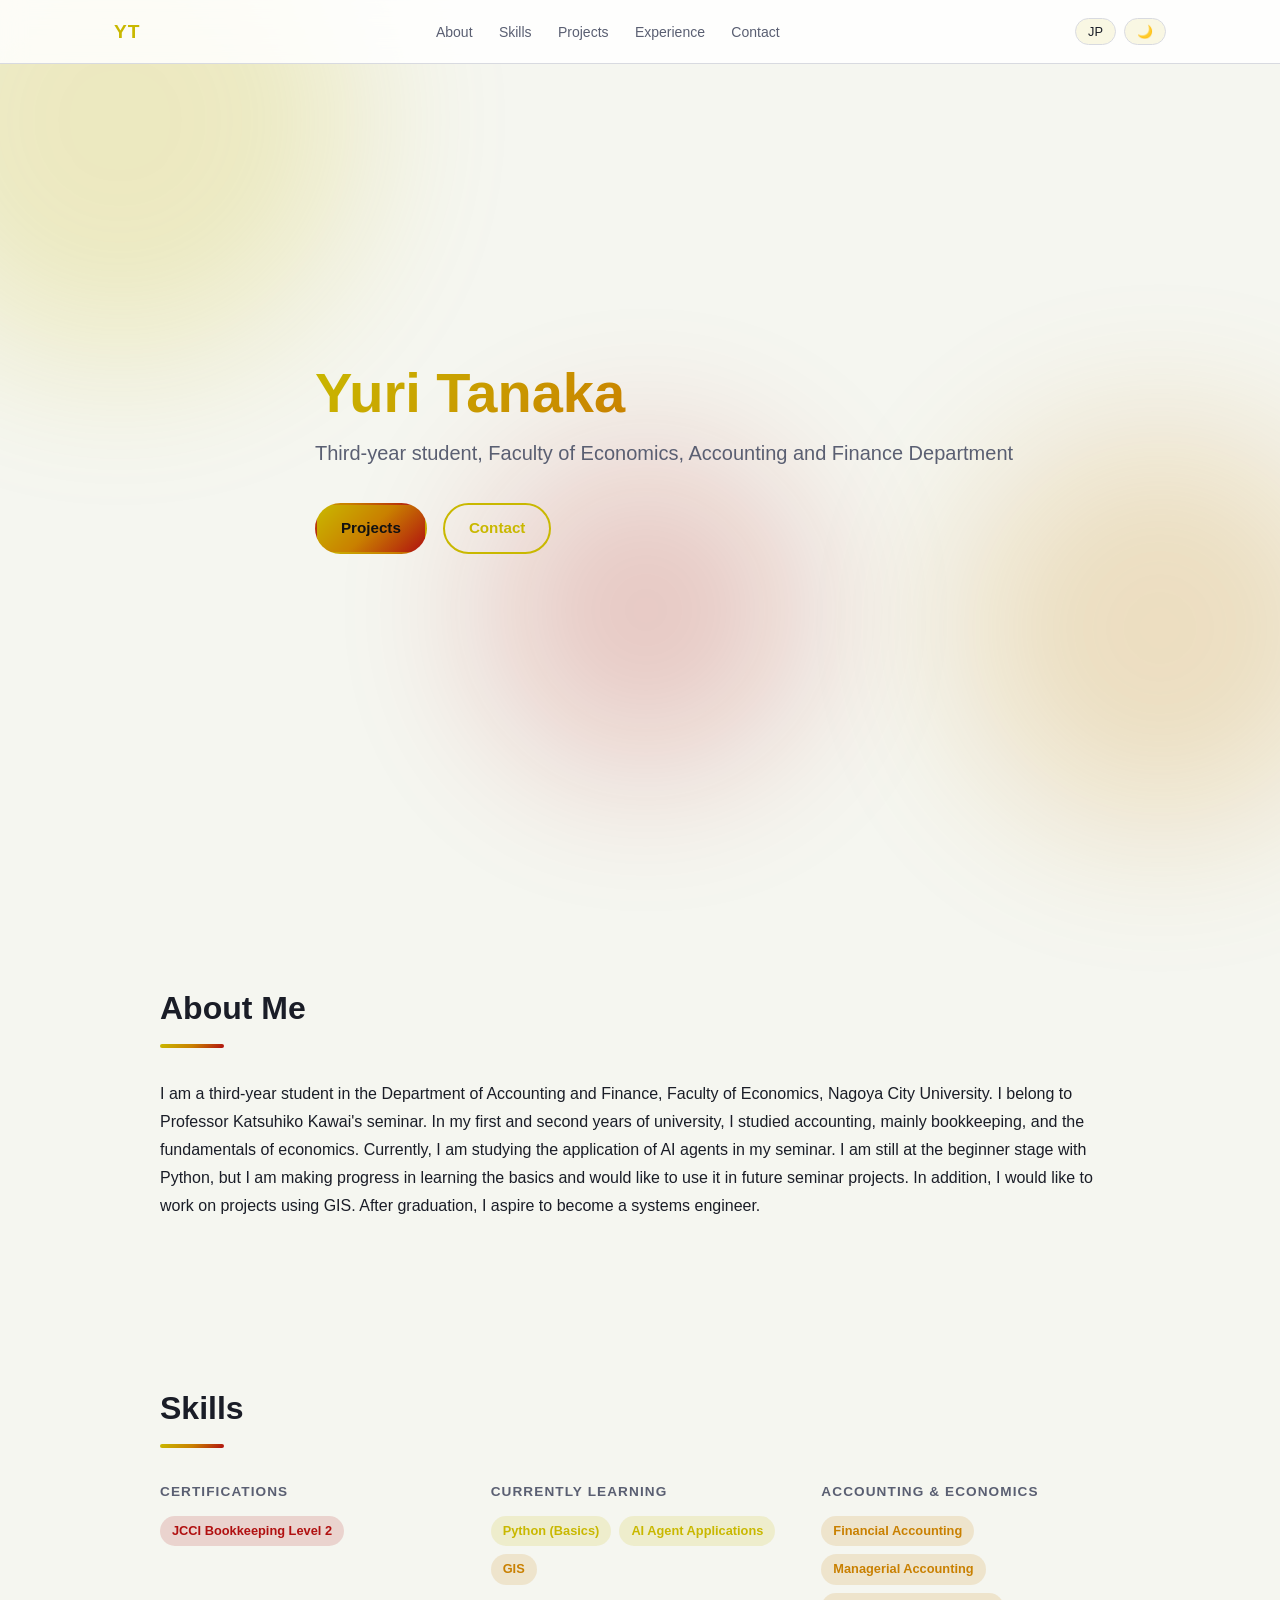
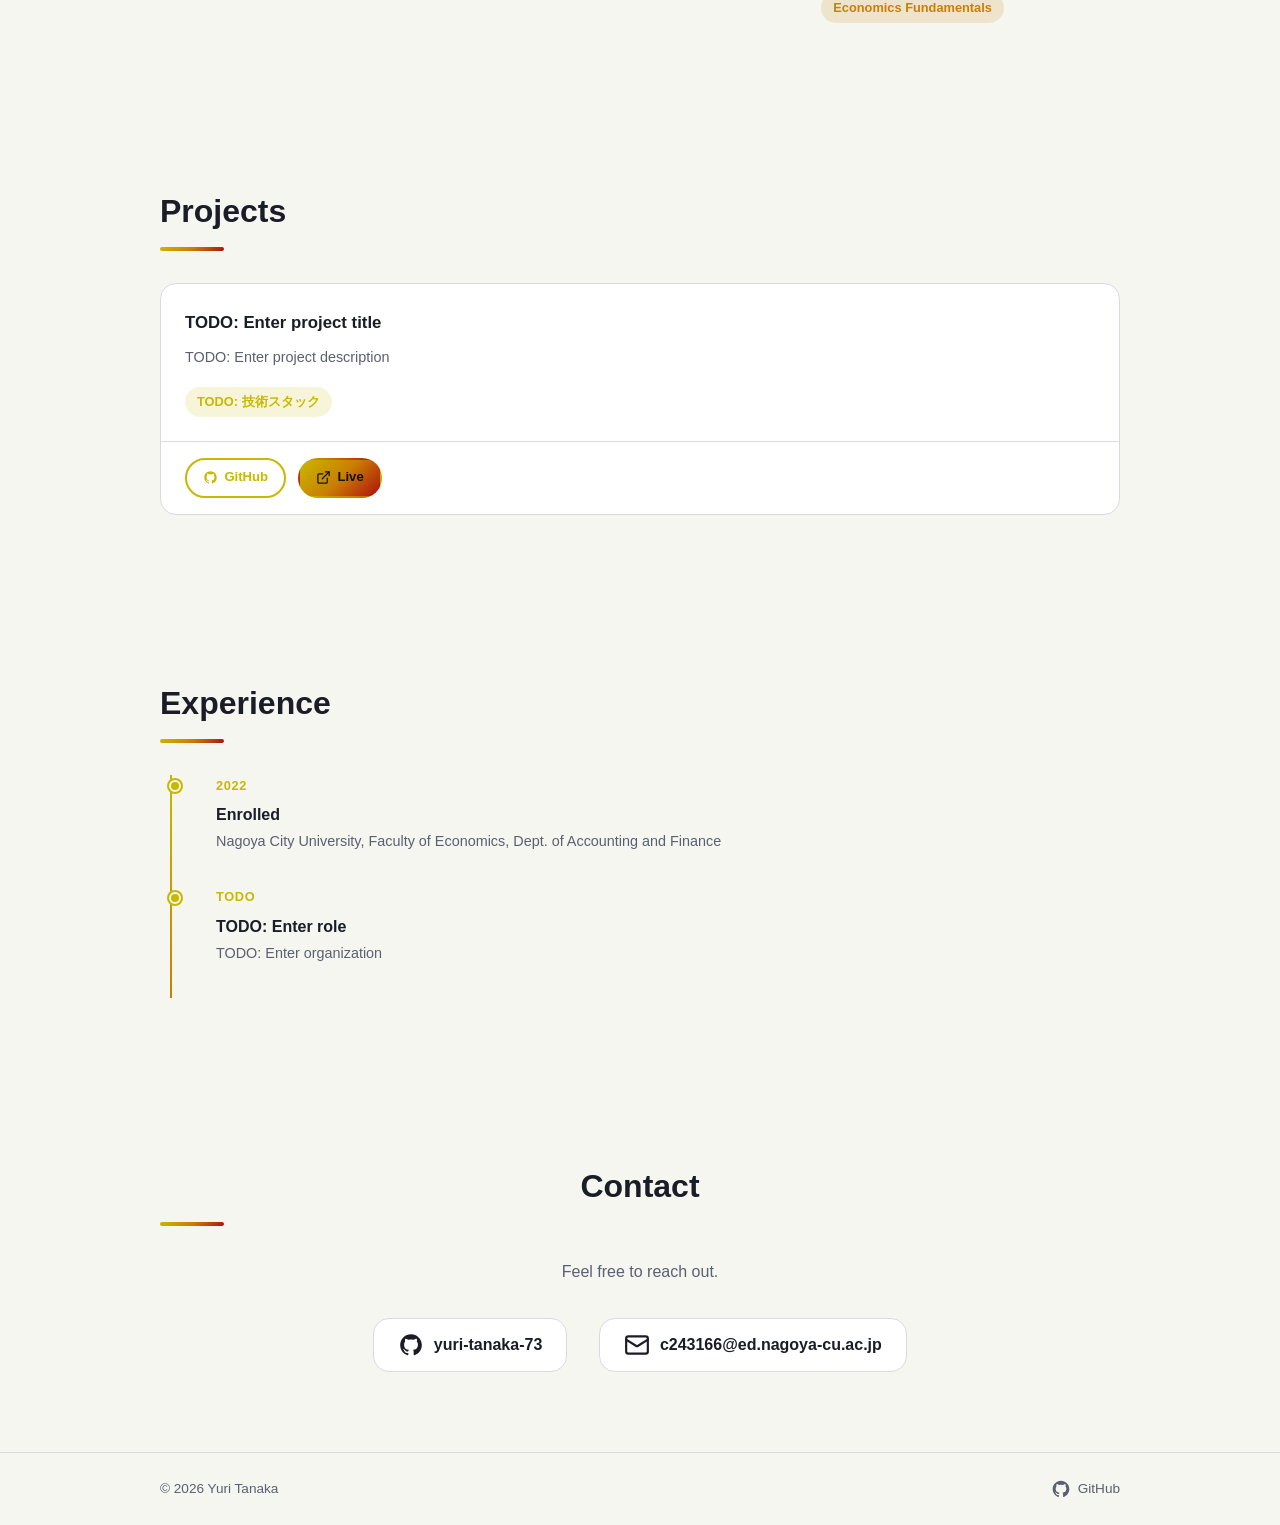
==== index.html @ 92de842a "マイページ" ====
<!DOCTYPE html>
<html lang="ja" data-theme="dark">
<head>
  <meta charset="utf-8">
  <meta name="viewport" content="width=device-width, initial-scale=1">
  <title>田中 佑理 / Yuri Tanaka — Portfolio</title>
  <meta name="description" content="田中 佑理（Yuri Tanaka）のポートフォリオ。名古屋市立大学 経済学部 会計ファイナンス学科 3年。AIエージェント・GIS・Python を学習中。">
  <meta property="og:title" content="田中 佑理 / Yuri Tanaka — Portfolio">
  <meta property="og:description" content="名古屋市立大学 経済学部 会計ファイナンス学科 3年生のポートフォリオ。">
  <meta property="og:image" content="TODO: プロフィール写真のURLを入れてください">
  <meta property="og:type" content="website">
  <meta property="og:url" content="https://yuri-tanaka-73.github.io/">
  <meta name="twitter:card" content="summary_large_image">
  <link rel="icon" type="image/svg+xml" href="data:image/svg+xml,<svg xmlns='http://www.w3.org/2000/svg' viewBox='0 0 64 64'><rect width='64' height='64' rx='16' fill='%23C3D825'/><text x='50%25' y='54%25' dominant-baseline='middle' text-anchor='middle' font-family='system-ui' font-weight='700' font-size='28' fill='%23111'>YT</text></svg>">
  <style>
/* ===== CUSTOM PROPERTIES ===== */
:root {
  --bg:      #0f1117;
  --bg-elev: #1a1d27;
  --fg:      #e8eaf0;
  --muted:   #8b90a0;
  --border:  #2a2d3a;
  --card:    #1e2130;
  --accent:   #FFF44F;
  --accent-2: #FFAA00;
  --accent-3: #E82020;
  --gradient-hero: linear-gradient(135deg, var(--accent), var(--accent-2) 50%, var(--accent-3));
  --shadow-glow:   0 8px 32px -8px color-mix(in srgb, var(--accent) 40%, transparent);
  --hdr: 64px;
  --r:   16px;
  --pill: 9999px;
  --ease: 200ms ease-out;
}
[data-theme="light"] {
  --bg:      #f5f6f0;
  --bg-elev: #ffffff;
  --fg:      #1a1d27;
  --muted:   #5a5f72;
  --border:  #d8dae0;
  --card:    #ffffff;
  --accent:   #c9b800;
  --accent-2: #c98000;
  --accent-3: #b01010;
}
*, *::before, *::after { box-sizing: border-box; margin: 0; padding: 0; }
html { scroll-behavior: smooth; }
body {
  font-family: -apple-system, BlinkMacSystemFont, "Segoe UI", "Hiragino Sans", "Noto Sans JP", sans-serif;
  background: var(--bg); color: var(--fg); line-height: 1.75; overflow-x: hidden;
}
img { display: block; max-width: 100%; }
a { color: inherit; }
ul, ol { list-style: none; }
.skip-link {
  position: absolute; top: -100%; left: 1rem;
  background: var(--accent); color: #111;
  padding: .4rem 1rem; border-radius: var(--pill);
  font-weight: 700; z-index: 9999; text-decoration: none;
  transition: top var(--ease);
}
.skip-link:focus { top: .75rem; }
.blob {
  position: fixed; border-radius: 50%;
  filter: blur(80px); opacity: .2;
  pointer-events: none; z-index: 0;
}
.blob-1 { width: 480px; height: 480px; background: var(--accent);   top: -120px; left: -120px; }
.blob-2 { width: 400px; height: 400px; background: var(--accent-2); bottom: 8%;  right: -80px; }
.blob-3 { width: 320px; height: 320px; background: var(--accent-3); top: 50%;    left: 38%; }
header {
  position: fixed; top: 0; left: 0; right: 0; height: var(--hdr);
  background: color-mix(in srgb, var(--bg-elev) 85%, transparent);
  backdrop-filter: blur(12px); -webkit-backdrop-filter: blur(12px);
  border-bottom: 1px solid var(--border); z-index: 100;
}
.header-inner {
  max-width: 1100px; margin: 0 auto; height: 100%;
  padding: 0 1.5rem; display: flex; align-items: center; gap: 1.5rem;
}
.logo { font-weight: 800; font-size: 1.2rem; color: var(--accent); text-decoration: none; letter-spacing: .05em; flex-shrink: 0; }
nav { flex: 1; }
nav ul { display: flex; gap: .25rem; justify-content: center; }
nav a {
  color: var(--muted); text-decoration: none; font-size: .875rem;
  padding: .35rem .7rem; border-radius: var(--pill);
  transition: color var(--ease), background var(--ease);
}
nav a:hover, nav a:focus-visible { color: var(--fg); background: color-mix(in srgb, var(--accent) 12%, transparent); }
.header-controls { display: flex; gap: .5rem; flex-shrink: 0; }
.header-controls button {
  background: color-mix(in srgb, var(--accent) 10%, transparent);
  border: 1px solid var(--border); color: var(--fg); border-radius: var(--pill);
  padding: .3rem .75rem; font-size: .8rem; cursor: pointer;
  transition: background var(--ease), border-color var(--ease);
}
.header-controls button:hover, .header-controls button:focus-visible {
  background: color-mix(in srgb, var(--accent) 22%, transparent); border-color: var(--accent);
}
:focus-visible { outline: 2px solid var(--accent); outline-offset: 3px; }
main { position: relative; z-index: 1; }
section { padding: 5rem 1.5rem; scroll-margin-top: var(--hdr); }
.section-inner { max-width: 960px; margin: 0 auto; }
h2 { font-size: clamp(1.5rem, 4vw, 2rem); font-weight: 800; margin-bottom: 2rem; display: flex; flex-direction: column; gap: .5rem; }
.section-bar { display: block; width: 64px; height: 4px; border-radius: var(--pill); background: var(--gradient-hero); }
#hero { min-height: 100svh; display: flex; align-items: center; padding-top: calc(var(--hdr) + 2rem); }
.hero-inner { max-width: 960px; margin: 0 auto; display: flex; align-items: center; gap: 3rem; flex-wrap: wrap; }
.hero-photo { width: 200px; height: 200px; border-radius: 50%; object-fit: cover; border: 3px solid var(--accent); box-shadow: var(--shadow-glow); }
.hero-text { flex: 1; min-width: 260px; }
.gradient-text {
  font-size: clamp(2rem, 6vw, 3.5rem); font-weight: 900; line-height: 1.1;
  background: var(--gradient-hero); -webkit-background-clip: text; background-clip: text; color: transparent; margin-bottom: .75rem;
}
.hero-catch { font-size: clamp(1rem, 2.5vw, 1.25rem); color: var(--muted); margin-bottom: 2rem; }
.hero-cta { display: flex; gap: 1rem; flex-wrap: wrap; }
.btn {
  display: inline-flex; align-items: center; gap: .4rem;
  padding: .65rem 1.5rem; border-radius: var(--pill);
  font-weight: 600; font-size: .95rem; text-decoration: none; cursor: pointer;
  border: 2px solid transparent;
  transition: filter var(--ease), transform var(--ease), background var(--ease), border-color var(--ease);
}
.btn-primary { background: var(--gradient-hero); color: #111; }
.btn-primary:hover, .btn-primary:focus-visible { filter: brightness(1.1); transform: translateY(-2px); }
.btn-outline { background: transparent; border-color: var(--accent); color: var(--accent); }
.btn-outline:hover, .btn-outline:focus-visible { background: color-mix(in srgb, var(--accent) 12%, transparent); transform: translateY(-2px); }
.btn-sm { padding: .4rem 1rem; font-size: .82rem; }
.badge-list { display: flex; flex-wrap: wrap; gap: .5rem; margin-top: .75rem; }
.badge { display: inline-block; padding: .25rem .75rem; border-radius: var(--pill); font-size: .8rem; font-weight: 600; }
.badge.a1 { background: color-mix(in srgb, var(--accent)   15%, transparent); color: var(--accent); }
.badge.a2 { background: color-mix(in srgb, var(--accent-2) 15%, transparent); color: var(--accent-2); }
.badge.a3 { background: color-mix(in srgb, var(--accent-3) 15%, transparent); color: var(--accent-3); }
.skills-grid { display: grid; grid-template-columns: repeat(auto-fit, minmax(200px, 1fr)); gap: 2rem; }
.skills-grid h3 { font-size: .85rem; font-weight: 700; text-transform: uppercase; letter-spacing: .08em; color: var(--muted); margin-bottom: .25rem; }
.projects-grid { display: grid; grid-template-columns: repeat(auto-fit, minmax(280px, 1fr)); gap: 1.5rem; }
.card { background: var(--card); border: 1px solid var(--border); border-radius: var(--r); display: flex; flex-direction: column; transition: transform var(--ease), box-shadow var(--ease), border-color var(--ease); }
.card:hover { transform: translateY(-4px); box-shadow: var(--shadow-glow); border-color: var(--accent); }
.card-body { padding: 1.5rem; flex: 1; }
.card-body h3 { font-size: 1.05rem; font-weight: 700; margin-bottom: .5rem; }
.card-body p  { font-size: .9rem; color: var(--muted); margin-bottom: 1rem; }
.card-links { padding: 1rem 1.5rem; border-top: 1px solid var(--border); display: flex; gap: .75rem; }
.timeline { position: relative; padding-left: 2rem; }
.timeline::before { content: ""; position: absolute; left: .6rem; top: 0; bottom: 0; width: 2px; background: linear-gradient(to bottom, var(--accent), var(--accent-2)); }
.tl-item { position: relative; padding: 0 0 2rem 1.5rem; }
.tl-item::before { content: ""; position: absolute; left: -1.45rem; top: .35rem; width: 12px; height: 12px; border-radius: 50%; background: var(--accent); border: 2px solid var(--bg); box-shadow: 0 0 0 2px var(--accent); }
.tl-year { font-size: .8rem; font-weight: 700; color: var(--accent); letter-spacing: .05em; display: block; margin-bottom: .25rem; }
.tl-role { font-weight: 700; }
.tl-org  { font-size: .9rem; color: var(--muted); }
#contact { text-align: center; }
.contact-lead { color: var(--muted); margin-bottom: 2rem; }
.contact-list { display: flex; justify-content: center; gap: 2rem; flex-wrap: wrap; }
.contact-link {
  display: flex; align-items: center; gap: .6rem;
  text-decoration: none; color: var(--fg); font-weight: 600; font-size: 1rem;
  padding: .75rem 1.5rem; border: 1px solid var(--border); border-radius: var(--r); background: var(--card);
  transition: border-color var(--ease), transform var(--ease), box-shadow var(--ease);
}
.contact-link:hover, .contact-link:focus-visible { border-color: var(--accent); transform: translateY(-3px); box-shadow: var(--shadow-glow); }
footer { border-top: 1px solid var(--border); padding: 1.5rem; }
.footer-inner { max-width: 960px; margin: 0 auto; display: flex; align-items: center; justify-content: space-between; font-size: .85rem; color: var(--muted); }
.footer-inner a { display: flex; align-items: center; gap: .4rem; text-decoration: none; color: var(--muted); transition: color var(--ease); }
.footer-inner a:hover { color: var(--accent); }
.reveal { opacity: 0; transform: translateY(16px); transition: opacity var(--ease), transform var(--ease); }
.reveal.visible { opacity: 1; transform: translateY(0); }
@media (prefers-reduced-motion: reduce) {
  *, *::before, *::after { transition: none !important; animation: none !important; }
  html { scroll-behavior: auto; }
  .blob { display: none; }
  .reveal { opacity: 1; transform: none; }
}
@media (max-width: 768px) {
  nav ul { gap: 0; }
  nav a  { padding: .3rem .5rem; font-size: .8rem; }
  .hero-inner { flex-direction: column; text-align: center; gap: 1.5rem; }
  .hero-cta   { justify-content: center; }
  .hero-photo { width: 140px; height: 140px; }
  .contact-list { flex-direction: column; align-items: center; }
  .footer-inner { flex-direction: column; gap: .75rem; text-align: center; }
}
  </style>
</head>
<body>
  <a class="skip-link" href="#main">メインコンテンツへスキップ</a>

  <div class="blob blob-1" aria-hidden="true"></div>
  <div class="blob blob-2" aria-hidden="true"></div>
  <div class="blob blob-3" aria-hidden="true"></div>

  <header>
    <div class="header-inner">
      <a href="#hero" class="logo" aria-label="トップへ戻る">YT</a>
      <nav aria-label="メインナビゲーション">
        <ul>
          <li><a href="#about"      data-i18n-jp="About"        data-i18n-en="About">About</a></li>
          <li><a href="#skills"     data-i18n-jp="スキル"       data-i18n-en="Skills">スキル</a></li>
          <li><a href="#projects"   data-i18n-jp="プロジェクト" data-i18n-en="Projects">プロジェクト</a></li>
          <li><a href="#experience" data-i18n-jp="経歴"         data-i18n-en="Experience">経歴</a></li>
          <li><a href="#contact"    data-i18n-jp="連絡先"       data-i18n-en="Contact">連絡先</a></li>
        </ul>
      </nav>
      <div class="header-controls">
        <button id="lang-toggle"  aria-label="言語を切り替える" aria-pressed="false">EN</button>
        <button id="theme-toggle" aria-label="テーマを切り替える" aria-pressed="false">☀️</button>
      </div>
    </div>
  </header>

  <main id="main">

    <!-- ① HERO -->
    <section id="hero" aria-labelledby="hero-name">
      <div class="hero-inner">
        <div class="hero-photo-wrap">
          <img
            src="TODO: プロフィール写真のURLを入れてください"
            alt="田中 佑理のプロフィール写真"
            width="200" height="200"
            class="hero-photo"
            onerror="this.style.display='none'"
          >
        </div>
        <div class="hero-text">
          <h1 id="hero-name" class="gradient-text">
            <span data-i18n-jp="田中 佑理" data-i18n-en="Yuri Tanaka">田中 佑理</span>
          </h1>
          <p class="hero-catch">
            <span data-i18n-jp="経済学部三年　会計ファイナンス学科"
                  data-i18n-en="Third-year student, Faculty of Economics, Accounting and Finance Department">
              経済学部三年　会計ファイナンス学科
            </span>
          </p>
          <div class="hero-cta">
            <a href="#projects" class="btn btn-primary">
              <span data-i18n-jp="プロジェクト" data-i18n-en="Projects">プロジェクト</span>
            </a>
            <a href="#contact" class="btn btn-outline">
              <span data-i18n-jp="連絡先" data-i18n-en="Contact">連絡先</span>
            </a>
          </div>
        </div>
      </div>
    </section>

    <!-- ② ABOUT -->
    <section id="about" aria-labelledby="about-h" class="reveal">
      <div class="section-inner">
        <h2 id="about-h">
          <span data-i18n-jp="自己紹介" data-i18n-en="About Me">自己紹介</span>
          <span class="section-bar" aria-hidden="true"></span>
        </h2>
        <p data-i18n-jp="名古屋市立大学　経済学部三年　会計ファイナンス学科。河合勝彦ゼミ所属。大学1〜2年で簿記を中心とした会計分野と経済学の基礎を学習しました。現在はゼミでAIエージェントの活用について勉強しています。Pythonについてはまだ初歩的な段階ですが基礎の学習を進めており、今後ゼミの作品制作に活用したいと考えています。加えて、GISを活用した制作にも取り組みたいと考えています。卒業後はシステムエンジニアを志望しています。"
           data-i18n-en="I am a third-year student in the Department of Accounting and Finance, Faculty of Economics, Nagoya City University. I belong to Professor Katsuhiko Kawai's seminar. In my first and second years of university, I studied accounting, mainly bookkeeping, and the fundamentals of economics. Currently, I am studying the application of AI agents in my seminar. I am still at the beginner stage with Python, but I am making progress in learning the basics and would like to use it in future seminar projects. In addition, I would like to work on projects using GIS. After graduation, I aspire to become a systems engineer.">
          名古屋市立大学　経済学部三年　会計ファイナンス学科。河合勝彦ゼミ所属。大学1〜2年で簿記を中心とした会計分野と経済学の基礎を学習しました。現在はゼミでAIエージェントの活用について勉強しています。Pythonについてはまだ初歩的な段階ですが基礎の学習を進めており、今後ゼミの作品制作に活用したいと考えています。加えて、GISを活用した制作にも取り組みたいと考えています。卒業後はシステムエンジニアを志望しています。
        </p>
      </div>
    </section>

    <!-- ③ SKILLS -->
    <section id="skills" aria-labelledby="skills-h" class="reveal">
      <div class="section-inner">
        <h2 id="skills-h">
          <span data-i18n-jp="スキル" data-i18n-en="Skills">スキル</span>
          <span class="section-bar" aria-hidden="true"></span>
        </h2>
        <div class="skills-grid">
          <div>
            <h3 data-i18n-jp="資格" data-i18n-en="Certifications">資格</h3>
            <ul class="badge-list">
              <li><span class="badge a3" data-i18n-jp="日商簿記二級" data-i18n-en="JCCI Bookkeeping Level 2">日商簿記二級</span></li>
            </ul>
          </div>
          <div>
            <h3 data-i18n-jp="学習中の技術" data-i18n-en="Currently Learning">学習中の技術</h3>
            <ul class="badge-list">
              <li><span class="badge a1" data-i18n-jp="Python（基礎）"     data-i18n-en="Python (Basics)">Python（基礎）</span></li>
              <li><span class="badge a1" data-i18n-jp="AIエージェント活用" data-i18n-en="AI Agent Applications">AIエージェント活用</span></li>
              <li><span class="badge a2" data-i18n-jp="GIS"                data-i18n-en="GIS">GIS</span></li>
            </ul>
          </div>
          <div>
            <h3 data-i18n-jp="会計・経済" data-i18n-en="Accounting &amp; Economics">会計・経済</h3>
            <ul class="badge-list">
              <li><span class="badge a2" data-i18n-jp="財務会計"     data-i18n-en="Financial Accounting">財務会計</span></li>
              <li><span class="badge a2" data-i18n-jp="管理会計"     data-i18n-en="Managerial Accounting">管理会計</span></li>
              <li><span class="badge a2" data-i18n-jp="経済学基礎"   data-i18n-en="Economics Fundamentals">経済学基礎</span></li>
            </ul>
          </div>
        </div>
      </div>
    </section>

    <!-- ④ PROJECTS -->
    <section id="projects" aria-labelledby="projects-h" class="reveal">
      <div class="section-inner">
        <h2 id="projects-h">
          <span data-i18n-jp="プロジェクト" data-i18n-en="Projects">プロジェクト</span>
          <span class="section-bar" aria-hidden="true"></span>
        </h2>
        <div class="projects-grid">
          <!-- TODO: 以下のカードをコピーしてプロジェクトを追加してください -->
          <article class="card reveal">
            <div class="card-body">
              <h3 data-i18n-jp="TODO: プロジェクト名を入れてください" data-i18n-en="TODO: Enter project title">TODO: プロジェクト名を入れてください</h3>
              <p data-i18n-jp="TODO: プロジェクトの説明を入れてください" data-i18n-en="TODO: Enter project description">TODO: プロジェクトの説明を入れてください</p>
              <ul class="badge-list">
                <li><span class="badge a1">TODO: 技術スタック</span></li>
              </ul>
            </div>
            <div class="card-links">
              <a href="TODO: GitHubリポジトリURL" class="btn btn-sm btn-outline" target="_blank" rel="noopener noreferrer">
                <svg width="15" height="15" viewBox="0 0 24 24" fill="currentColor" aria-hidden="true"><path d="M12 2C6.477 2 2 6.477 2 12c0 4.418 2.865 8.166 6.839 9.489.5.092.682-.217.682-.482 0-.237-.009-.868-.013-1.703-2.782.604-3.369-1.342-3.369-1.342-.454-1.154-1.11-1.462-1.11-1.462-.908-.62.069-.608.069-.608 1.003.07 1.531 1.03 1.531 1.03.892 1.529 2.341 1.087 2.91.832.092-.647.35-1.088.636-1.338-2.22-.253-4.555-1.11-4.555-4.943 0-1.091.39-1.984 1.029-2.683-.103-.253-.446-1.27.098-2.647 0 0 .84-.269 2.75 1.025A9.578 9.578 0 0 1 12 6.836a9.59 9.59 0 0 1 2.504.337c1.909-1.294 2.747-1.025 2.747-1.025.546 1.377.202 2.394.1 2.647.64.699 1.028 1.592 1.028 2.683 0 3.842-2.339 4.687-4.566 4.935.359.309.678.919.678 1.852 0 1.336-.012 2.415-.012 2.743 0 .267.18.578.688.48C19.138 20.163 22 16.418 22 12c0-5.523-4.477-10-10-10z"/></svg>
                GitHub
              </a>
              <a href="TODO: ライブURL" class="btn btn-sm btn-primary" target="_blank" rel="noopener noreferrer">
                <svg width="15" height="15" viewBox="0 0 24 24" fill="none" stroke="currentColor" stroke-width="2" stroke-linecap="round" stroke-linejoin="round" aria-hidden="true"><path d="M18 13v6a2 2 0 0 1-2 2H5a2 2 0 0 1-2-2V8a2 2 0 0 1 2-2h6"/><polyline points="15 3 21 3 21 9"/><line x1="10" y1="14" x2="21" y2="3"/></svg>
                Live
              </a>
            </div>
          </article>
        </div>
      </div>
    </section>

    <!-- ⑤ EXPERIENCE -->
    <section id="experience" aria-labelledby="exp-h" class="reveal">
      <div class="section-inner">
        <h2 id="exp-h">
          <span data-i18n-jp="経歴・学歴" data-i18n-en="Experience">経歴・学歴</span>
          <span class="section-bar" aria-hidden="true"></span>
        </h2>
        <ol class="timeline">
          <!-- TODO: 経歴を追加してください -->
          <li class="tl-item reveal">
            <span class="tl-year">2022</span>
            <div class="tl-body">
              <p class="tl-role" data-i18n-jp="入学" data-i18n-en="Enrolled">入学</p>
              <p class="tl-org"  data-i18n-jp="名古屋市立大学 経済学部 会計ファイナンス学科" data-i18n-en="Nagoya City University, Faculty of Economics, Dept. of Accounting and Finance">名古屋市立大学 経済学部 会計ファイナンス学科</p>
            </div>
          </li>
          <li class="tl-item reveal">
            <span class="tl-year">TODO</span>
            <div class="tl-body">
              <p class="tl-role" data-i18n-jp="TODO: 役職・学年を入れてください" data-i18n-en="TODO: Enter role">TODO: 役職・学年を入れてください</p>
              <p class="tl-org"  data-i18n-jp="TODO: 所属機関を入れてください"   data-i18n-en="TODO: Enter organization">TODO: 所属機関を入れてください</p>
            </div>
          </li>
        </ol>
      </div>
    </section>

    <!-- ⑥ CONTACT -->
    <section id="contact" aria-labelledby="contact-h" class="reveal">
      <div class="section-inner">
        <h2 id="contact-h">
          <span data-i18n-jp="連絡先" data-i18n-en="Contact">連絡先</span>
          <span class="section-bar" aria-hidden="true"></span>
        </h2>
        <p class="contact-lead" data-i18n-jp="お気軽にご連絡ください。" data-i18n-en="Feel free to reach out.">お気軽にご連絡ください。</p>
        <ul class="contact-list">
          <li>
            <a href="https://github.com/yuri-tanaka-73" target="_blank" rel="noopener noreferrer" class="contact-link" aria-label="GitHubプロフィールを開く">
              <svg width="26" height="26" viewBox="0 0 24 24" fill="currentColor" aria-hidden="true"><path d="M12 2C6.477 2 2 6.477 2 12c0 4.418 2.865 8.166 6.839 9.489.5.092.682-.217.682-.482 0-.237-.009-.868-.013-1.703-2.782.604-3.369-1.342-3.369-1.342-.454-1.154-1.11-1.462-1.11-1.462-.908-.62.069-.608.069-.608 1.003.07 1.531 1.03 1.531 1.03.892 1.529 2.341 1.087 2.91.832.092-.647.35-1.088.636-1.338-2.22-.253-4.555-1.11-4.555-4.943 0-1.091.39-1.984 1.029-2.683-.103-.253-.446-1.27.098-2.647 0 0 .84-.269 2.75 1.025A9.578 9.578 0 0 1 12 6.836a9.59 9.59 0 0 1 2.504.337c1.909-1.294 2.747-1.025 2.747-1.025.546 1.377.202 2.394.1 2.647.64.699 1.028 1.592 1.028 2.683 0 3.842-2.339 4.687-4.566 4.935.359.309.678.919.678 1.852 0 1.336-.012 2.415-.012 2.743 0 .267.18.578.688.48C19.138 20.163 22 16.418 22 12c0-5.523-4.477-10-10-10z"/></svg>
              yuri-tanaka-73
            </a>
          </li>
          <li>
            <a href="mailto:c243166@ed.nagoya-cu.ac.jp" class="contact-link" aria-label="メールを送る">
              <svg width="26" height="26" viewBox="0 0 24 24" fill="none" stroke="currentColor" stroke-width="2" stroke-linecap="round" stroke-linejoin="round" aria-hidden="true"><rect x="2" y="4" width="20" height="16" rx="2"/><path d="m22 7-8.97 5.7a1.94 1.94 0 0 1-2.06 0L2 7"/></svg>
              c243166@ed.nagoya-cu.ac.jp
            </a>
          </li>
        </ul>
      </div>
    </section>

  </main>

  <footer>
    <div class="footer-inner">
      <p>&copy; 2026 Yuri Tanaka</p>
      <a href="https://github.com/yuri-tanaka-73" target="_blank" rel="noopener noreferrer" aria-label="GitHubリポジトリを開く">
        <svg width="20" height="20" viewBox="0 0 24 24" fill="currentColor" aria-hidden="true"><path d="M12 2C6.477 2 2 6.477 2 12c0 4.418 2.865 8.166 6.839 9.489.5.092.682-.217.682-.482 0-.237-.009-.868-.013-1.703-2.782.604-3.369-1.342-3.369-1.342-.454-1.154-1.11-1.462-1.11-1.462-.908-.62.069-.608.069-.608 1.003.07 1.531 1.03 1.531 1.03.892 1.529 2.341 1.087 2.91.832.092-.647.35-1.088.636-1.338-2.22-.253-4.555-1.11-4.555-4.943 0-1.091.39-1.984 1.029-2.683-.103-.253-.446-1.27.098-2.647 0 0 .84-.269 2.75 1.025A9.578 9.578 0 0 1 12 6.836a9.59 9.59 0 0 1 2.504.337c1.909-1.294 2.747-1.025 2.747-1.025.546 1.377.202 2.394.1 2.647.64.699 1.028 1.592 1.028 2.683 0 3.842-2.339 4.687-4.566 4.935.359.309.678.919.678 1.852 0 1.336-.012 2.415-.012 2.743 0 .267.18.578.688.48C19.138 20.163 22 16.418 22 12c0-5.523-4.477-10-10-10z"/></svg>
        GitHub
      </a>
    </div>
  </footer>

  <script>
(() => {
  'use strict';
  const html = document.documentElement;
  const themeBtn = document.getElementById('theme-toggle');
  const DARK = 'dark', LIGHT = 'light';

  function applyTheme(t) {
    html.dataset.theme = t;
    themeBtn.textContent = t === DARK ? '☀️' : '🌙';
    themeBtn.setAttribute('aria-pressed', String(t === LIGHT));
    localStorage.setItem('theme', t);
  }
  applyTheme(localStorage.getItem('theme') || (window.matchMedia('(prefers-color-scheme: light)').matches ? LIGHT : DARK));
  themeBtn.addEventListener('click', () => applyTheme(html.dataset.theme === DARK ? LIGHT : DARK));

  const langBtn = document.getElementById('lang-toggle');
  function applyLang(lang) {
    html.lang = lang;
    langBtn.textContent = lang === 'ja' ? 'EN' : 'JP';
    langBtn.setAttribute('aria-pressed', String(lang === 'en'));
    localStorage.setItem('lang', lang);
    const key = lang === 'ja' ? 'i18nJp' : 'i18nEn';
    document.querySelectorAll('[data-i18n-jp]').forEach(el => {
      const text = el.dataset[key];
      if (text) el.textContent = text;
    });
  }
  applyLang(localStorage.getItem('lang') || (navigator.language.startsWith('ja') ? 'ja' : 'en'));
  langBtn.addEventListener('click', () => applyLang(html.lang === 'ja' ? 'en' : 'ja'));

  if (!window.matchMedia('(prefers-reduced-motion: reduce)').matches) {
    const obs = new IntersectionObserver(entries => entries.forEach(e => {
      if (e.isIntersecting) { e.target.classList.add('visible'); obs.unobserve(e.target); }
    }), { threshold: 0.1 });
    document.querySelectorAll('.reveal').forEach(el => obs.observe(el));
  } else {
    document.querySelectorAll('.reveal').forEach(el => el.classList.add('visible'));
  }
})();
  </script>
</body>
</html>
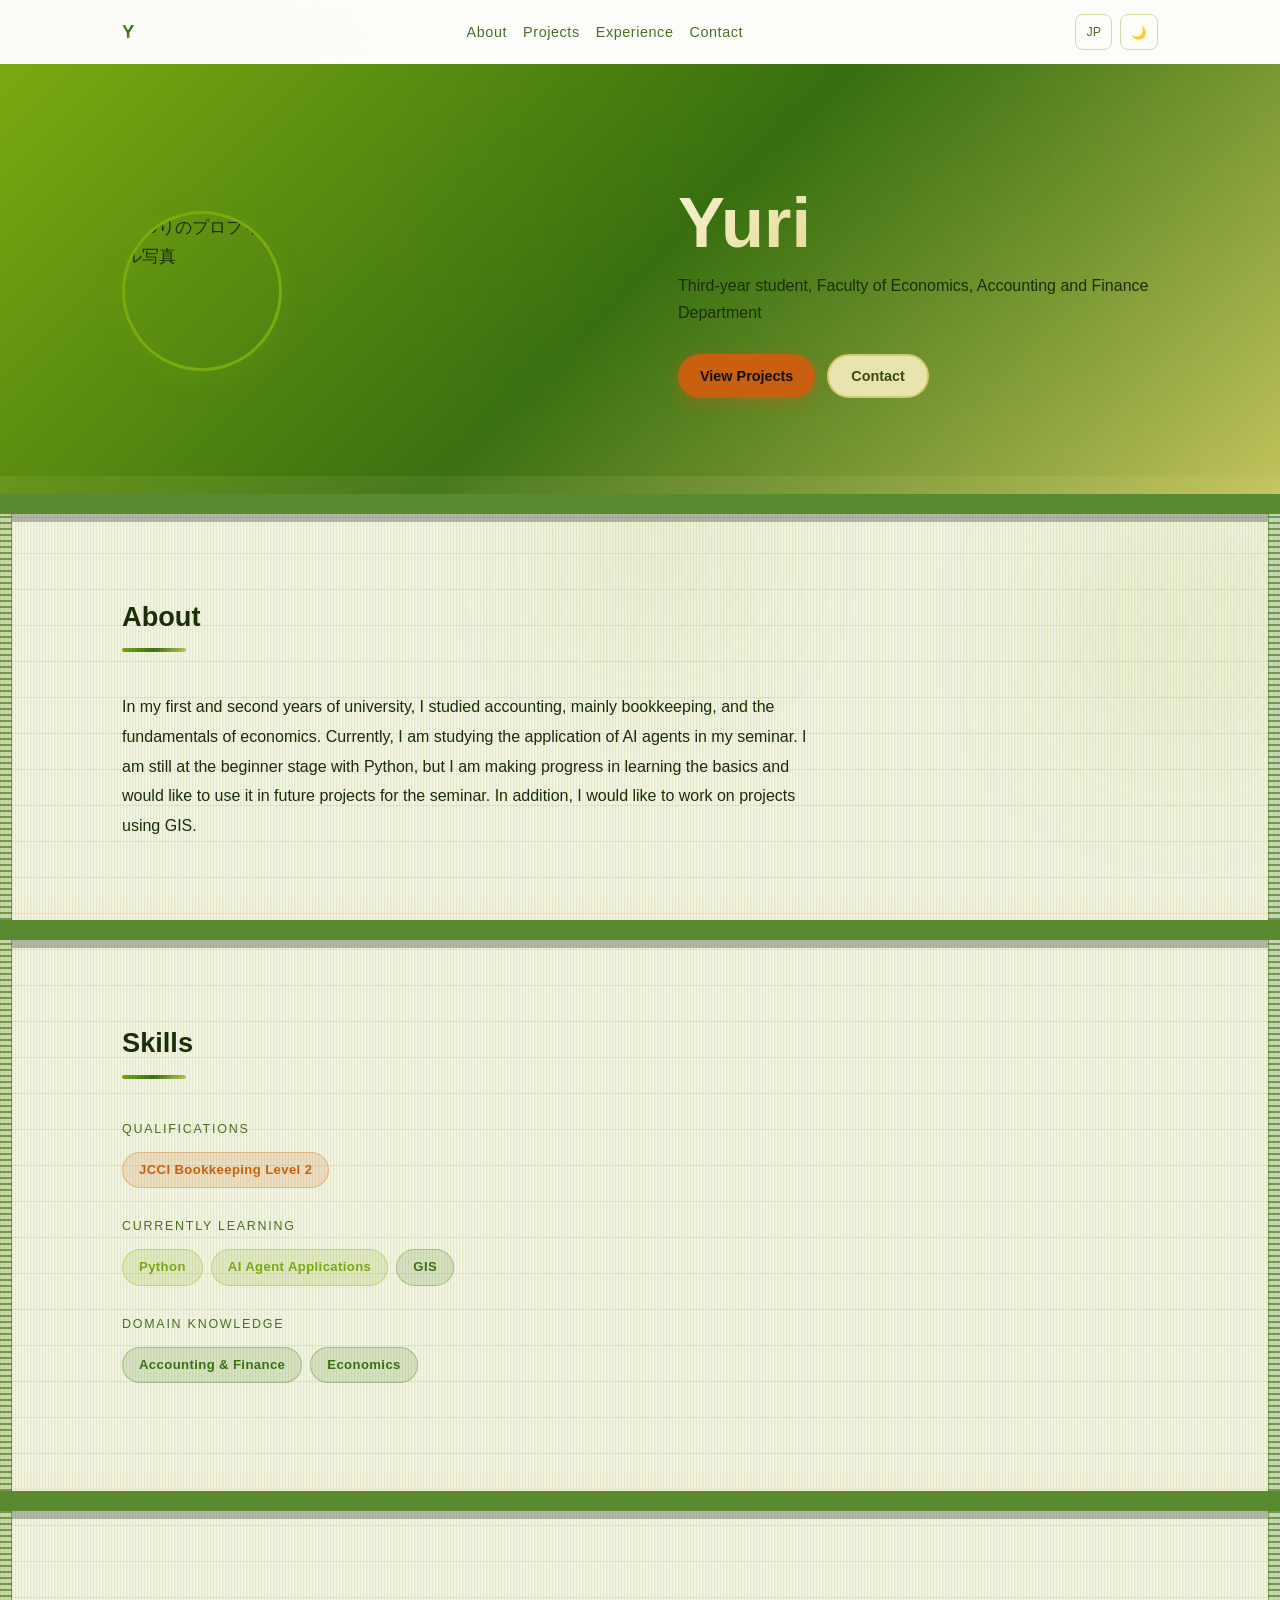
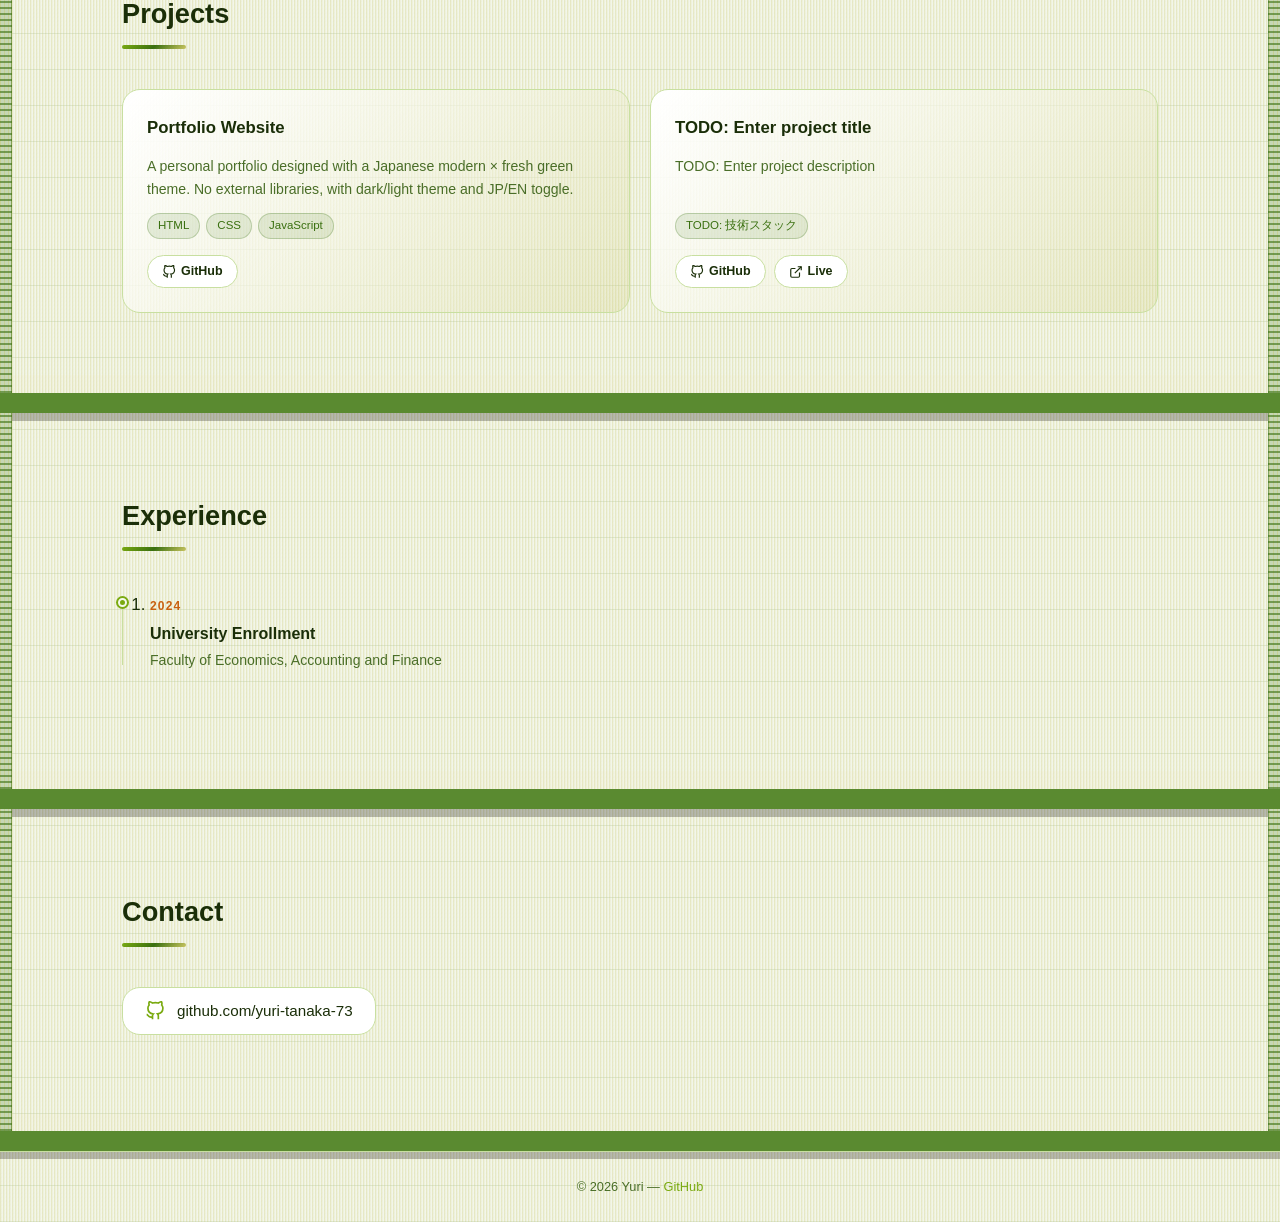
==== commit c469ea54: "Rename index_2a.html to index.html" ====
--- a/index.html
+++ b/index.html
@@ -1,429 +1,287 @@
-<!DOCTYPE html>
-<html lang="ja" data-theme="dark">
-<head>
-  <meta charset="utf-8">
-  <meta name="viewport" content="width=device-width, initial-scale=1">
-  <title>田中 佑理 / Yuri Tanaka — Portfolio</title>
-  <meta name="description" content="田中 佑理（Yuri Tanaka）のポートフォリオ。名古屋市立大学 経済学部 会計ファイナンス学科 3年。AIエージェント・GIS・Python を学習中。">
-  <meta property="og:title" content="田中 佑理 / Yuri Tanaka — Portfolio">
-  <meta property="og:description" content="名古屋市立大学 経済学部 会計ファイナンス学科 3年生のポートフォリオ。">
-  <meta property="og:image" content="TODO: プロフィール写真のURLを入れてください">
-  <meta property="og:type" content="website">
-  <meta property="og:url" content="https://yuri-tanaka-73.github.io/">
-  <meta name="twitter:card" content="summary_large_image">
-  <link rel="icon" type="image/svg+xml" href="data:image/svg+xml,<svg xmlns='http://www.w3.org/2000/svg' viewBox='0 0 64 64'><rect width='64' height='64' rx='16' fill='%23C3D825'/><text x='50%25' y='54%25' dominant-baseline='middle' text-anchor='middle' font-family='system-ui' font-weight='700' font-size='28' fill='%23111'>YT</text></svg>">
-  <style>
-/* ===== CUSTOM PROPERTIES ===== */
-:root {
-  --bg:      #0f1117;
-  --bg-elev: #1a1d27;
-  --fg:      #e8eaf0;
-  --muted:   #8b90a0;
-  --border:  #2a2d3a;
-  --card:    #1e2130;
-  --accent:   #FFF44F;
-  --accent-2: #FFAA00;
-  --accent-3: #E82020;
-  --gradient-hero: linear-gradient(135deg, var(--accent), var(--accent-2) 50%, var(--accent-3));
-  --shadow-glow:   0 8px 32px -8px color-mix(in srgb, var(--accent) 40%, transparent);
-  --hdr: 64px;
-  --r:   16px;
-  --pill: 9999px;
-  --ease: 200ms ease-out;
-}
-[data-theme="light"] {
-  --bg:      #f5f6f0;
-  --bg-elev: #ffffff;
-  --fg:      #1a1d27;
-  --muted:   #5a5f72;
-  --border:  #d8dae0;
-  --card:    #ffffff;
-  --accent:   #c9b800;
-  --accent-2: #c98000;
-  --accent-3: #b01010;
-}
-*, *::before, *::after { box-sizing: border-box; margin: 0; padding: 0; }
-html { scroll-behavior: smooth; }
-body {
-  font-family: -apple-system, BlinkMacSystemFont, "Segoe UI", "Hiragino Sans", "Noto Sans JP", sans-serif;
-  background: var(--bg); color: var(--fg); line-height: 1.75; overflow-x: hidden;
-}
-img { display: block; max-width: 100%; }
-a { color: inherit; }
-ul, ol { list-style: none; }
-.skip-link {
-  position: absolute; top: -100%; left: 1rem;
-  background: var(--accent); color: #111;
-  padding: .4rem 1rem; border-radius: var(--pill);
-  font-weight: 700; z-index: 9999; text-decoration: none;
-  transition: top var(--ease);
-}
-.skip-link:focus { top: .75rem; }
-.blob {
-  position: fixed; border-radius: 50%;
-  filter: blur(80px); opacity: .2;
-  pointer-events: none; z-index: 0;
-}
-.blob-1 { width: 480px; height: 480px; background: var(--accent);   top: -120px; left: -120px; }
-.blob-2 { width: 400px; height: 400px; background: var(--accent-2); bottom: 8%;  right: -80px; }
-.blob-3 { width: 320px; height: 320px; background: var(--accent-3); top: 50%;    left: 38%; }
-header {
-  position: fixed; top: 0; left: 0; right: 0; height: var(--hdr);
-  background: color-mix(in srgb, var(--bg-elev) 85%, transparent);
-  backdrop-filter: blur(12px); -webkit-backdrop-filter: blur(12px);
-  border-bottom: 1px solid var(--border); z-index: 100;
-}
-.header-inner {
-  max-width: 1100px; margin: 0 auto; height: 100%;
-  padding: 0 1.5rem; display: flex; align-items: center; gap: 1.5rem;
-}
-.logo { font-weight: 800; font-size: 1.2rem; color: var(--accent); text-decoration: none; letter-spacing: .05em; flex-shrink: 0; }
-nav { flex: 1; }
-nav ul { display: flex; gap: .25rem; justify-content: center; }
-nav a {
-  color: var(--muted); text-decoration: none; font-size: .875rem;
-  padding: .35rem .7rem; border-radius: var(--pill);
-  transition: color var(--ease), background var(--ease);
-}
-nav a:hover, nav a:focus-visible { color: var(--fg); background: color-mix(in srgb, var(--accent) 12%, transparent); }
-.header-controls { display: flex; gap: .5rem; flex-shrink: 0; }
-.header-controls button {
-  background: color-mix(in srgb, var(--accent) 10%, transparent);
-  border: 1px solid var(--border); color: var(--fg); border-radius: var(--pill);
-  padding: .3rem .75rem; font-size: .8rem; cursor: pointer;
-  transition: background var(--ease), border-color var(--ease);
-}
-.header-controls button:hover, .header-controls button:focus-visible {
-  background: color-mix(in srgb, var(--accent) 22%, transparent); border-color: var(--accent);
-}
-:focus-visible { outline: 2px solid var(--accent); outline-offset: 3px; }
-main { position: relative; z-index: 1; }
-section { padding: 5rem 1.5rem; scroll-margin-top: var(--hdr); }
-.section-inner { max-width: 960px; margin: 0 auto; }
-h2 { font-size: clamp(1.5rem, 4vw, 2rem); font-weight: 800; margin-bottom: 2rem; display: flex; flex-direction: column; gap: .5rem; }
-.section-bar { display: block; width: 64px; height: 4px; border-radius: var(--pill); background: var(--gradient-hero); }
-#hero { min-height: 100svh; display: flex; align-items: center; padding-top: calc(var(--hdr) + 2rem); }
-.hero-inner { max-width: 960px; margin: 0 auto; display: flex; align-items: center; gap: 3rem; flex-wrap: wrap; }
-.hero-photo { width: 200px; height: 200px; border-radius: 50%; object-fit: cover; border: 3px solid var(--accent); box-shadow: var(--shadow-glow); }
-.hero-text { flex: 1; min-width: 260px; }
-.gradient-text {
-  font-size: clamp(2rem, 6vw, 3.5rem); font-weight: 900; line-height: 1.1;
-  background: var(--gradient-hero); -webkit-background-clip: text; background-clip: text; color: transparent; margin-bottom: .75rem;
-}
-.hero-catch { font-size: clamp(1rem, 2.5vw, 1.25rem); color: var(--muted); margin-bottom: 2rem; }
-.hero-cta { display: flex; gap: 1rem; flex-wrap: wrap; }
-.btn {
-  display: inline-flex; align-items: center; gap: .4rem;
-  padding: .65rem 1.5rem; border-radius: var(--pill);
-  font-weight: 600; font-size: .95rem; text-decoration: none; cursor: pointer;
-  border: 2px solid transparent;
-  transition: filter var(--ease), transform var(--ease), background var(--ease), border-color var(--ease);
-}
-.btn-primary { background: var(--gradient-hero); color: #111; }
-.btn-primary:hover, .btn-primary:focus-visible { filter: brightness(1.1); transform: translateY(-2px); }
-.btn-outline { background: transparent; border-color: var(--accent); color: var(--accent); }
-.btn-outline:hover, .btn-outline:focus-visible { background: color-mix(in srgb, var(--accent) 12%, transparent); transform: translateY(-2px); }
-.btn-sm { padding: .4rem 1rem; font-size: .82rem; }
-.badge-list { display: flex; flex-wrap: wrap; gap: .5rem; margin-top: .75rem; }
-.badge { display: inline-block; padding: .25rem .75rem; border-radius: var(--pill); font-size: .8rem; font-weight: 600; }
-.badge.a1 { background: color-mix(in srgb, var(--accent)   15%, transparent); color: var(--accent); }
-.badge.a2 { background: color-mix(in srgb, var(--accent-2) 15%, transparent); color: var(--accent-2); }
-.badge.a3 { background: color-mix(in srgb, var(--accent-3) 15%, transparent); color: var(--accent-3); }
-.skills-grid { display: grid; grid-template-columns: repeat(auto-fit, minmax(200px, 1fr)); gap: 2rem; }
-.skills-grid h3 { font-size: .85rem; font-weight: 700; text-transform: uppercase; letter-spacing: .08em; color: var(--muted); margin-bottom: .25rem; }
-.projects-grid { display: grid; grid-template-columns: repeat(auto-fit, minmax(280px, 1fr)); gap: 1.5rem; }
-.card { background: var(--card); border: 1px solid var(--border); border-radius: var(--r); display: flex; flex-direction: column; transition: transform var(--ease), box-shadow var(--ease), border-color var(--ease); }
-.card:hover { transform: translateY(-4px); box-shadow: var(--shadow-glow); border-color: var(--accent); }
-.card-body { padding: 1.5rem; flex: 1; }
-.card-body h3 { font-size: 1.05rem; font-weight: 700; margin-bottom: .5rem; }
-.card-body p  { font-size: .9rem; color: var(--muted); margin-bottom: 1rem; }
-.card-links { padding: 1rem 1.5rem; border-top: 1px solid var(--border); display: flex; gap: .75rem; }
-.timeline { position: relative; padding-left: 2rem; }
-.timeline::before { content: ""; position: absolute; left: .6rem; top: 0; bottom: 0; width: 2px; background: linear-gradient(to bottom, var(--accent), var(--accent-2)); }
-.tl-item { position: relative; padding: 0 0 2rem 1.5rem; }
-.tl-item::before { content: ""; position: absolute; left: -1.45rem; top: .35rem; width: 12px; height: 12px; border-radius: 50%; background: var(--accent); border: 2px solid var(--bg); box-shadow: 0 0 0 2px var(--accent); }
-.tl-year { font-size: .8rem; font-weight: 700; color: var(--accent); letter-spacing: .05em; display: block; margin-bottom: .25rem; }
-.tl-role { font-weight: 700; }
-.tl-org  { font-size: .9rem; color: var(--muted); }
-#contact { text-align: center; }
-.contact-lead { color: var(--muted); margin-bottom: 2rem; }
-.contact-list { display: flex; justify-content: center; gap: 2rem; flex-wrap: wrap; }
-.contact-link {
-  display: flex; align-items: center; gap: .6rem;
-  text-decoration: none; color: var(--fg); font-weight: 600; font-size: 1rem;
-  padding: .75rem 1.5rem; border: 1px solid var(--border); border-radius: var(--r); background: var(--card);
-  transition: border-color var(--ease), transform var(--ease), box-shadow var(--ease);
-}
-.contact-link:hover, .contact-link:focus-visible { border-color: var(--accent); transform: translateY(-3px); box-shadow: var(--shadow-glow); }
-footer { border-top: 1px solid var(--border); padding: 1.5rem; }
-.footer-inner { max-width: 960px; margin: 0 auto; display: flex; align-items: center; justify-content: space-between; font-size: .85rem; color: var(--muted); }
-.footer-inner a { display: flex; align-items: center; gap: .4rem; text-decoration: none; color: var(--muted); transition: color var(--ease); }
-.footer-inner a:hover { color: var(--accent); }
-.reveal { opacity: 0; transform: translateY(16px); transition: opacity var(--ease), transform var(--ease); }
-.reveal.visible { opacity: 1; transform: translateY(0); }
-@media (prefers-reduced-motion: reduce) {
-  *, *::before, *::after { transition: none !important; animation: none !important; }
-  html { scroll-behavior: auto; }
-  .blob { display: none; }
-  .reveal { opacity: 1; transform: none; }
-}
-@media (max-width: 768px) {
-  nav ul { gap: 0; }
-  nav a  { padding: .3rem .5rem; font-size: .8rem; }
-  .hero-inner { flex-direction: column; text-align: center; gap: 1.5rem; }
-  .hero-cta   { justify-content: center; }
-  .hero-photo { width: 140px; height: 140px; }
-  .contact-list { flex-direction: column; align-items: center; }
-  .footer-inner { flex-direction: column; gap: .75rem; text-align: center; }
-}
-  </style>
-</head>
-<body>
-  <a class="skip-link" href="#main">メインコンテンツへスキップ</a>
-
-  <div class="blob blob-1" aria-hidden="true"></div>
-  <div class="blob blob-2" aria-hidden="true"></div>
-  <div class="blob blob-3" aria-hidden="true"></div>
-
-  <header>
-    <div class="header-inner">
-      <a href="#hero" class="logo" aria-label="トップへ戻る">YT</a>
-      <nav aria-label="メインナビゲーション">
-        <ul>
-          <li><a href="#about"      data-i18n-jp="About"        data-i18n-en="About">About</a></li>
-          <li><a href="#skills"     data-i18n-jp="スキル"       data-i18n-en="Skills">スキル</a></li>
-          <li><a href="#projects"   data-i18n-jp="プロジェクト" data-i18n-en="Projects">プロジェクト</a></li>
-          <li><a href="#experience" data-i18n-jp="経歴"         data-i18n-en="Experience">経歴</a></li>
-          <li><a href="#contact"    data-i18n-jp="連絡先"       data-i18n-en="Contact">連絡先</a></li>
-        </ul>
-      </nav>
-      <div class="header-controls">
-        <button id="lang-toggle"  aria-label="言語を切り替える" aria-pressed="false">EN</button>
-        <button id="theme-toggle" aria-label="テーマを切り替える" aria-pressed="false">☀️</button>
-      </div>
-    </div>
-  </header>
-
-  <main id="main">
-
-    <!-- ① HERO -->
-    <section id="hero" aria-labelledby="hero-name">
-      <div class="hero-inner">
-        <div class="hero-photo-wrap">
-          <img
-            src="TODO: プロフィール写真のURLを入れてください"
-            alt="田中 佑理のプロフィール写真"
-            width="200" height="200"
-            class="hero-photo"
-            onerror="this.style.display='none'"
-          >
-        </div>
-        <div class="hero-text">
-          <h1 id="hero-name" class="gradient-text">
-            <span data-i18n-jp="田中 佑理" data-i18n-en="Yuri Tanaka">田中 佑理</span>
-          </h1>
-          <p class="hero-catch">
-            <span data-i18n-jp="経済学部三年　会計ファイナンス学科"
-                  data-i18n-en="Third-year student, Faculty of Economics, Accounting and Finance Department">
-              経済学部三年　会計ファイナンス学科
-            </span>
-          </p>
-          <div class="hero-cta">
-            <a href="#projects" class="btn btn-primary">
-              <span data-i18n-jp="プロジェクト" data-i18n-en="Projects">プロジェクト</span>
-            </a>
-            <a href="#contact" class="btn btn-outline">
-              <span data-i18n-jp="連絡先" data-i18n-en="Contact">連絡先</span>
-            </a>
-          </div>
-        </div>
-      </div>
-    </section>
-
-    <!-- ② ABOUT -->
-    <section id="about" aria-labelledby="about-h" class="reveal">
-      <div class="section-inner">
-        <h2 id="about-h">
-          <span data-i18n-jp="自己紹介" data-i18n-en="About Me">自己紹介</span>
-          <span class="section-bar" aria-hidden="true"></span>
-        </h2>
-        <p data-i18n-jp="名古屋市立大学　経済学部三年　会計ファイナンス学科。河合勝彦ゼミ所属。大学1〜2年で簿記を中心とした会計分野と経済学の基礎を学習しました。現在はゼミでAIエージェントの活用について勉強しています。Pythonについてはまだ初歩的な段階ですが基礎の学習を進めており、今後ゼミの作品制作に活用したいと考えています。加えて、GISを活用した制作にも取り組みたいと考えています。卒業後はシステムエンジニアを志望しています。"
-           data-i18n-en="I am a third-year student in the Department of Accounting and Finance, Faculty of Economics, Nagoya City University. I belong to Professor Katsuhiko Kawai's seminar. In my first and second years of university, I studied accounting, mainly bookkeeping, and the fundamentals of economics. Currently, I am studying the application of AI agents in my seminar. I am still at the beginner stage with Python, but I am making progress in learning the basics and would like to use it in future seminar projects. In addition, I would like to work on projects using GIS. After graduation, I aspire to become a systems engineer.">
-          名古屋市立大学　経済学部三年　会計ファイナンス学科。河合勝彦ゼミ所属。大学1〜2年で簿記を中心とした会計分野と経済学の基礎を学習しました。現在はゼミでAIエージェントの活用について勉強しています。Pythonについてはまだ初歩的な段階ですが基礎の学習を進めており、今後ゼミの作品制作に活用したいと考えています。加えて、GISを活用した制作にも取り組みたいと考えています。卒業後はシステムエンジニアを志望しています。
-        </p>
-      </div>
-    </section>
-
-    <!-- ③ SKILLS -->
-    <section id="skills" aria-labelledby="skills-h" class="reveal">
-      <div class="section-inner">
-        <h2 id="skills-h">
-          <span data-i18n-jp="スキル" data-i18n-en="Skills">スキル</span>
-          <span class="section-bar" aria-hidden="true"></span>
-        </h2>
-        <div class="skills-grid">
-          <div>
-            <h3 data-i18n-jp="資格" data-i18n-en="Certifications">資格</h3>
-            <ul class="badge-list">
-              <li><span class="badge a3" data-i18n-jp="日商簿記二級" data-i18n-en="JCCI Bookkeeping Level 2">日商簿記二級</span></li>
-            </ul>
-          </div>
-          <div>
-            <h3 data-i18n-jp="学習中の技術" data-i18n-en="Currently Learning">学習中の技術</h3>
-            <ul class="badge-list">
-              <li><span class="badge a1" data-i18n-jp="Python（基礎）"     data-i18n-en="Python (Basics)">Python（基礎）</span></li>
-              <li><span class="badge a1" data-i18n-jp="AIエージェント活用" data-i18n-en="AI Agent Applications">AIエージェント活用</span></li>
-              <li><span class="badge a2" data-i18n-jp="GIS"                data-i18n-en="GIS">GIS</span></li>
-            </ul>
-          </div>
-          <div>
-            <h3 data-i18n-jp="会計・経済" data-i18n-en="Accounting &amp; Economics">会計・経済</h3>
-            <ul class="badge-list">
-              <li><span class="badge a2" data-i18n-jp="財務会計"     data-i18n-en="Financial Accounting">財務会計</span></li>
-              <li><span class="badge a2" data-i18n-jp="管理会計"     data-i18n-en="Managerial Accounting">管理会計</span></li>
-              <li><span class="badge a2" data-i18n-jp="経済学基礎"   data-i18n-en="Economics Fundamentals">経済学基礎</span></li>
-            </ul>
-          </div>
-        </div>
-      </div>
-    </section>
-
-    <!-- ④ PROJECTS -->
-    <section id="projects" aria-labelledby="projects-h" class="reveal">
-      <div class="section-inner">
-        <h2 id="projects-h">
-          <span data-i18n-jp="プロジェクト" data-i18n-en="Projects">プロジェクト</span>
-          <span class="section-bar" aria-hidden="true"></span>
-        </h2>
-        <div class="projects-grid">
-          <!-- TODO: 以下のカードをコピーしてプロジェクトを追加してください -->
-          <article class="card reveal">
-            <div class="card-body">
-              <h3 data-i18n-jp="TODO: プロジェクト名を入れてください" data-i18n-en="TODO: Enter project title">TODO: プロジェクト名を入れてください</h3>
-              <p data-i18n-jp="TODO: プロジェクトの説明を入れてください" data-i18n-en="TODO: Enter project description">TODO: プロジェクトの説明を入れてください</p>
-              <ul class="badge-list">
-                <li><span class="badge a1">TODO: 技術スタック</span></li>
-              </ul>
-            </div>
-            <div class="card-links">
-              <a href="TODO: GitHubリポジトリURL" class="btn btn-sm btn-outline" target="_blank" rel="noopener noreferrer">
-                <svg width="15" height="15" viewBox="0 0 24 24" fill="currentColor" aria-hidden="true"><path d="M12 2C6.477 2 2 6.477 2 12c0 4.418 2.865 8.166 6.839 9.489.5.092.682-.217.682-.482 0-.237-.009-.868-.013-1.703-2.782.604-3.369-1.342-3.369-1.342-.454-1.154-1.11-1.462-1.11-1.462-.908-.62.069-.608.069-.608 1.003.07 1.531 1.03 1.531 1.03.892 1.529 2.341 1.087 2.91.832.092-.647.35-1.088.636-1.338-2.22-.253-4.555-1.11-4.555-4.943 0-1.091.39-1.984 1.029-2.683-.103-.253-.446-1.27.098-2.647 0 0 .84-.269 2.75 1.025A9.578 9.578 0 0 1 12 6.836a9.59 9.59 0 0 1 2.504.337c1.909-1.294 2.747-1.025 2.747-1.025.546 1.377.202 2.394.1 2.647.64.699 1.028 1.592 1.028 2.683 0 3.842-2.339 4.687-4.566 4.935.359.309.678.919.678 1.852 0 1.336-.012 2.415-.012 2.743 0 .267.18.578.688.48C19.138 20.163 22 16.418 22 12c0-5.523-4.477-10-10-10z"/></svg>
-                GitHub
-              </a>
-              <a href="TODO: ライブURL" class="btn btn-sm btn-primary" target="_blank" rel="noopener noreferrer">
-                <svg width="15" height="15" viewBox="0 0 24 24" fill="none" stroke="currentColor" stroke-width="2" stroke-linecap="round" stroke-linejoin="round" aria-hidden="true"><path d="M18 13v6a2 2 0 0 1-2 2H5a2 2 0 0 1-2-2V8a2 2 0 0 1 2-2h6"/><polyline points="15 3 21 3 21 9"/><line x1="10" y1="14" x2="21" y2="3"/></svg>
-                Live
-              </a>
-            </div>
-          </article>
-        </div>
-      </div>
-    </section>
-
-    <!-- ⑤ EXPERIENCE -->
-    <section id="experience" aria-labelledby="exp-h" class="reveal">
-      <div class="section-inner">
-        <h2 id="exp-h">
-          <span data-i18n-jp="経歴・学歴" data-i18n-en="Experience">経歴・学歴</span>
-          <span class="section-bar" aria-hidden="true"></span>
-        </h2>
-        <ol class="timeline">
-          <!-- TODO: 経歴を追加してください -->
-          <li class="tl-item reveal">
-            <span class="tl-year">2022</span>
-            <div class="tl-body">
-              <p class="tl-role" data-i18n-jp="入学" data-i18n-en="Enrolled">入学</p>
-              <p class="tl-org"  data-i18n-jp="名古屋市立大学 経済学部 会計ファイナンス学科" data-i18n-en="Nagoya City University, Faculty of Economics, Dept. of Accounting and Finance">名古屋市立大学 経済学部 会計ファイナンス学科</p>
-            </div>
-          </li>
-          <li class="tl-item reveal">
-            <span class="tl-year">TODO</span>
-            <div class="tl-body">
-              <p class="tl-role" data-i18n-jp="TODO: 役職・学年を入れてください" data-i18n-en="TODO: Enter role">TODO: 役職・学年を入れてください</p>
-              <p class="tl-org"  data-i18n-jp="TODO: 所属機関を入れてください"   data-i18n-en="TODO: Enter organization">TODO: 所属機関を入れてください</p>
-            </div>
-          </li>
-        </ol>
-      </div>
-    </section>
-
-    <!-- ⑥ CONTACT -->
-    <section id="contact" aria-labelledby="contact-h" class="reveal">
-      <div class="section-inner">
-        <h2 id="contact-h">
-          <span data-i18n-jp="連絡先" data-i18n-en="Contact">連絡先</span>
-          <span class="section-bar" aria-hidden="true"></span>
-        </h2>
-        <p class="contact-lead" data-i18n-jp="お気軽にご連絡ください。" data-i18n-en="Feel free to reach out.">お気軽にご連絡ください。</p>
-        <ul class="contact-list">
-          <li>
-            <a href="https://github.com/yuri-tanaka-73" target="_blank" rel="noopener noreferrer" class="contact-link" aria-label="GitHubプロフィールを開く">
-              <svg width="26" height="26" viewBox="0 0 24 24" fill="currentColor" aria-hidden="true"><path d="M12 2C6.477 2 2 6.477 2 12c0 4.418 2.865 8.166 6.839 9.489.5.092.682-.217.682-.482 0-.237-.009-.868-.013-1.703-2.782.604-3.369-1.342-3.369-1.342-.454-1.154-1.11-1.462-1.11-1.462-.908-.62.069-.608.069-.608 1.003.07 1.531 1.03 1.531 1.03.892 1.529 2.341 1.087 2.91.832.092-.647.35-1.088.636-1.338-2.22-.253-4.555-1.11-4.555-4.943 0-1.091.39-1.984 1.029-2.683-.103-.253-.446-1.27.098-2.647 0 0 .84-.269 2.75 1.025A9.578 9.578 0 0 1 12 6.836a9.59 9.59 0 0 1 2.504.337c1.909-1.294 2.747-1.025 2.747-1.025.546 1.377.202 2.394.1 2.647.64.699 1.028 1.592 1.028 2.683 0 3.842-2.339 4.687-4.566 4.935.359.309.678.919.678 1.852 0 1.336-.012 2.415-.012 2.743 0 .267.18.578.688.48C19.138 20.163 22 16.418 22 12c0-5.523-4.477-10-10-10z"/></svg>
-              yuri-tanaka-73
-            </a>
-          </li>
-          <li>
-            <a href="mailto:c243166@ed.nagoya-cu.ac.jp" class="contact-link" aria-label="メールを送る">
-              <svg width="26" height="26" viewBox="0 0 24 24" fill="none" stroke="currentColor" stroke-width="2" stroke-linecap="round" stroke-linejoin="round" aria-hidden="true"><rect x="2" y="4" width="20" height="16" rx="2"/><path d="m22 7-8.97 5.7a1.94 1.94 0 0 1-2.06 0L2 7"/></svg>
-              c243166@ed.nagoya-cu.ac.jp
-            </a>
-          </li>
-        </ul>
-      </div>
-    </section>
-
-  </main>
-
-  <footer>
-    <div class="footer-inner">
-      <p>&copy; 2026 Yuri Tanaka</p>
-      <a href="https://github.com/yuri-tanaka-73" target="_blank" rel="noopener noreferrer" aria-label="GitHubリポジトリを開く">
-        <svg width="20" height="20" viewBox="0 0 24 24" fill="currentColor" aria-hidden="true"><path d="M12 2C6.477 2 2 6.477 2 12c0 4.418 2.865 8.166 6.839 9.489.5.092.682-.217.682-.482 0-.237-.009-.868-.013-1.703-2.782.604-3.369-1.342-3.369-1.342-.454-1.154-1.11-1.462-1.11-1.462-.908-.62.069-.608.069-.608 1.003.07 1.531 1.03 1.531 1.03.892 1.529 2.341 1.087 2.91.832.092-.647.35-1.088.636-1.338-2.22-.253-4.555-1.11-4.555-4.943 0-1.091.39-1.984 1.029-2.683-.103-.253-.446-1.27.098-2.647 0 0 .84-.269 2.75 1.025A9.578 9.578 0 0 1 12 6.836a9.59 9.59 0 0 1 2.504.337c1.909-1.294 2.747-1.025 2.747-1.025.546 1.377.202 2.394.1 2.647.64.699 1.028 1.592 1.028 2.683 0 3.842-2.339 4.687-4.566 4.935.359.309.678.919.678 1.852 0 1.336-.012 2.415-.012 2.743 0 .267.18.578.688.48C19.138 20.163 22 16.418 22 12c0-5.523-4.477-10-10-10z"/></svg>
-        GitHub
-      </a>
-    </div>
-  </footer>
-
-  <script>
-(() => {
-  'use strict';
-  const html = document.documentElement;
-  const themeBtn = document.getElementById('theme-toggle');
-  const DARK = 'dark', LIGHT = 'light';
-
-  function applyTheme(t) {
-    html.dataset.theme = t;
-    themeBtn.textContent = t === DARK ? '☀️' : '🌙';
-    themeBtn.setAttribute('aria-pressed', String(t === LIGHT));
-    localStorage.setItem('theme', t);
-  }
-  applyTheme(localStorage.getItem('theme') || (window.matchMedia('(prefers-color-scheme: light)').matches ? LIGHT : DARK));
-  themeBtn.addEventListener('click', () => applyTheme(html.dataset.theme === DARK ? LIGHT : DARK));
-
-  const langBtn = document.getElementById('lang-toggle');
-  function applyLang(lang) {
-    html.lang = lang;
-    langBtn.textContent = lang === 'ja' ? 'EN' : 'JP';
-    langBtn.setAttribute('aria-pressed', String(lang === 'en'));
-    localStorage.setItem('lang', lang);
-    const key = lang === 'ja' ? 'i18nJp' : 'i18nEn';
-    document.querySelectorAll('[data-i18n-jp]').forEach(el => {
-      const text = el.dataset[key];
-      if (text) el.textContent = text;
-    });
-  }
-  applyLang(localStorage.getItem('lang') || (navigator.language.startsWith('ja') ? 'ja' : 'en'));
-  langBtn.addEventListener('click', () => applyLang(html.lang === 'ja' ? 'en' : 'ja'));
-
-  if (!window.matchMedia('(prefers-reduced-motion: reduce)').matches) {
-    const obs = new IntersectionObserver(entries => entries.forEach(e => {
-      if (e.isIntersecting) { e.target.classList.add('visible'); obs.unobserve(e.target); }
-    }), { threshold: 0.1 });
-    document.querySelectorAll('.reveal').forEach(el => obs.observe(el));
-  } else {
-    document.querySelectorAll('.reveal').forEach(el => el.classList.add('visible'));
-  }
-})();
-  </script>
-</body>
-</html>
+<!DOCTYPE html>
+<html lang="ja" data-theme="dark">
+<head>
+  <meta charset="utf-8" />
+  <meta name="viewport" content="width=device-width, initial-scale=1" />
+  <title>ゆり / Yuri — Portfolio</title>
+  <meta name="description" content="経済学部3年・会計ファイナンス学科。簿記2級取得、AIエージェント・GIS・Pythonを学習中。卒業後はシステムエンジニア志望。" />
+
+  <!-- Open Graph -->
+  <meta property="og:type"        content="website" />
+  <meta property="og:title"       content="ゆり / Yuri — Portfolio" />
+  <meta property="og:description" content="経済学部3年・会計ファイナンス学科。簿記2級取得、AIエージェント・GIS・Pythonを学習中。" />
+  <meta property="og:image"       content="TODO: プロフィール写真のURLを入れてください" />
+  <meta property="og:url"         content="TODO: 公開URLを入れてください" />
+
+  <!-- Twitter Card -->
+  <meta name="twitter:card"        content="summary_large_image" />
+  <meta name="twitter:title"       content="ゆり / Yuri — Portfolio" />
+  <meta name="twitter:description" content="経済学部3年・会計ファイナンス学科。簿記2級取得、AIエージェント・GIS・Pythonを学習中。" />
+  <meta name="twitter:image"       content="TODO: プロフィール写真のURLを入れてください" />
+
+  <!-- Favicon: inline SVG with initial -->
+  <link rel="icon" type="image/svg+xml" href="data:image/svg+xml,<svg xmlns='http://www.w3.org/2000/svg' viewBox='0 0 32 32'><rect width='32' height='32' rx='8' fill='%239bc420'/><text x='16' y='22' font-size='18' font-family='sans-serif' font-weight='bold' fill='white' text-anchor='middle'>Y</text></svg>" />
+
+  <link rel="stylesheet" href="style_2a.css" />
+</head>
+<body>
+
+  <!-- Blob background -->
+  <div class="blob blob-1" aria-hidden="true"></div>
+  <div class="blob blob-2" aria-hidden="true"></div>
+  <div class="blob blob-3" aria-hidden="true"></div>
+
+  <!-- Skip link -->
+  <a class="skip-link" href="#main">メインコンテンツへスキップ</a>
+
+  <!-- ══ Header ══ -->
+  <header>
+    <div class="header-inner">
+      <span class="logo" aria-label="イニシャル Y">Y</span>
+
+      <nav aria-label="メインナビゲーション">
+        <a href="#about"
+           data-i18n-jp="About"
+           data-i18n-en="About">About</a>
+        <a href="#projects"
+           data-i18n-jp="制作物"
+           data-i18n-en="Projects">制作物</a>
+        <a href="#experience"
+           data-i18n-jp="経歴"
+           data-i18n-en="Experience">経歴</a>
+        <a href="#contact"
+           data-i18n-jp="連絡先"
+           data-i18n-en="Contact">連絡先</a>
+      </nav>
+
+      <div class="header-controls">
+        <button id="lang-toggle"  class="icon-btn"
+                aria-label="言語を切り替える" aria-pressed="false">EN</button>
+        <button id="theme-toggle" class="icon-btn"
+                aria-label="テーマを切り替える" aria-pressed="false">☀️</button>
+      </div>
+    </div>
+  </header>
+
+  <main id="main">
+
+    <!-- ══ Hero ══ -->
+    <section id="hero" class="tatami-border" aria-labelledby="hero-name">
+      <div class="container">
+        <div class="hero-inner">
+          <div class="reveal">
+            <img
+              class="hero-photo"
+              src="TODO: プロフィール写真のパスを入れてください（例: photo.jpg）"
+              alt="ゆりのプロフィール写真"
+              width="160" height="160"
+            />
+          </div>
+          <div class="reveal">
+            <h1 class="hero-name" id="hero-name"
+                data-i18n-jp="ゆり"
+                data-i18n-en="Yuri">ゆり</h1>
+            <p class="hero-catch"
+               data-i18n-jp="経済学部三年　会計ファイナンス学科"
+               data-i18n-en="Third-year student, Faculty of Economics, Accounting and Finance Department">
+              経済学部三年　会計ファイナンス学科
+            </p>
+            <div class="hero-cta">
+              <a href="#projects" class="btn btn-primary"
+                 data-i18n-jp="制作物を見る"
+                 data-i18n-en="View Projects">制作物を見る</a>
+              <a href="#contact"  class="btn btn-outline"
+                 data-i18n-jp="連絡する"
+                 data-i18n-en="Contact">連絡する</a>
+            </div>
+          </div>
+        </div>
+      </div>
+    </section>
+
+    <!-- ══ About ══ -->
+    <section id="about" class="tatami-border" aria-labelledby="about-title">
+      <div class="container">
+        <h2 class="section-heading reveal" id="about-title"
+            data-i18n-jp="About" data-i18n-en="About">About</h2>
+        <div class="section-bar reveal"></div>
+        <p class="about-text reveal"
+           data-i18n-jp="大学1～2年で簿記を中心とした会計分野と経済学の基礎を学習しました。現在はゼミでAIエージェントの活用について勉強しています。Pythonについてはまだ初歩的な段階ですが基礎の学習を進めており、今後ゼミの作品制作に活用したいと考えています。加えて、GISを活用した制作にも取り組みたいと考えています。"
+           data-i18n-en="In my first and second years of university, I studied accounting, mainly bookkeeping, and the fundamentals of economics. Currently, I am studying the application of AI agents in my seminar. I am still at the beginner stage with Python, but I am making progress in learning the basics and would like to use it in future projects for the seminar. In addition, I would like to work on projects using GIS.">
+          大学1～2年で簿記を中心とした会計分野と経済学の基礎を学習しました。現在はゼミでAIエージェントの活用について勉強しています。Pythonについてはまだ初歩的な段階ですが基礎の学習を進めており、今後ゼミの作品制作に活用したいと考えています。加えて、GISを活用した制作にも取り組みたいと考えています。
+        </p>
+      </div>
+    </section>
+
+    <!-- ══ Skills ══ -->
+    <section id="skills" class="tatami-border" aria-labelledby="skills-title">
+      <div class="container">
+        <h2 class="section-heading reveal" id="skills-title"
+            data-i18n-jp="スキル" data-i18n-en="Skills">スキル</h2>
+        <div class="section-bar reveal"></div>
+
+        <div class="skills-category reveal">
+          <p class="skills-category-title"
+             data-i18n-jp="資格" data-i18n-en="Qualifications">資格</p>
+          <ul class="skills-list" role="list">
+            <li class="skill-badge cat-3"
+                data-i18n-jp="日商簿記 2級"
+                data-i18n-en="JCCI Bookkeeping Level 2">日商簿記 2級</li>
+          </ul>
+        </div>
+
+        <div class="skills-category reveal">
+          <p class="skills-category-title"
+             data-i18n-jp="学習中" data-i18n-en="Currently Learning">学習中</p>
+          <ul class="skills-list" role="list">
+            <li class="skill-badge cat-1"
+                data-i18n-jp="Python" data-i18n-en="Python">Python</li>
+            <li class="skill-badge cat-1"
+                data-i18n-jp="AIエージェント活用"
+                data-i18n-en="AI Agent Applications">AIエージェント活用</li>
+            <li class="skill-badge cat-2"
+                data-i18n-jp="GIS" data-i18n-en="GIS">GIS</li>
+          </ul>
+        </div>
+
+        <div class="skills-category reveal">
+          <p class="skills-category-title"
+             data-i18n-jp="専門知識" data-i18n-en="Domain Knowledge">専門知識</p>
+          <ul class="skills-list" role="list">
+            <li class="skill-badge cat-2"
+                data-i18n-jp="会計・ファイナンス"
+                data-i18n-en="Accounting &amp; Finance">会計・ファイナンス</li>
+            <li class="skill-badge cat-2"
+                data-i18n-jp="経済学" data-i18n-en="Economics">経済学</li>
+          </ul>
+        </div>
+      </div>
+    </section>
+
+    <!-- ══ Projects ══ -->
+    <section id="projects" class="tatami-border" aria-labelledby="projects-title">
+      <div class="container">
+        <h2 class="section-heading reveal" id="projects-title"
+            data-i18n-jp="制作物" data-i18n-en="Projects">制作物</h2>
+        <div class="section-bar reveal"></div>
+        <div class="projects-grid">
+
+          <article class="project-card reveal">
+            <h3 data-i18n-jp="ポートフォリオサイト"
+                data-i18n-en="Portfolio Website">ポートフォリオサイト</h3>
+            <p data-i18n-jp="和モダン × 若草色をテーマに設計した個人ポートフォリオ。外部ライブラリ不使用、ダーク/ライトテーマ・日英切替対応。"
+               data-i18n-en="A personal portfolio designed with a Japanese modern × fresh green theme. No external libraries, with dark/light theme and JP/EN toggle.">
+              和モダン × 若草色をテーマに設計した個人ポートフォリオ。外部ライブラリ不使用、ダーク/ライトテーマ・日英切替対応。
+            </p>
+            <div class="project-tags">
+              <span class="project-tag">HTML</span>
+              <span class="project-tag">CSS</span>
+              <span class="project-tag">JavaScript</span>
+            </div>
+            <div class="project-links">
+              <a href="https://github.com/yuri-tanaka-73"
+                 class="project-link-btn"
+                 target="_blank" rel="noopener noreferrer"
+                 aria-label="GitHubでポートフォリオを見る">
+                <svg width="14" height="14" viewBox="0 0 24 24" fill="none" stroke="currentColor" stroke-width="2" aria-hidden="true">
+                  <path d="M9 19c-5 1.5-5-2.5-7-3m14 6v-3.87a3.37 3.37 0 0 0-.94-2.61c3.14-.35 6.44-1.54 6.44-7A5.44 5.44 0 0 0 20 4.77 5.07 5.07 0 0 0 19.91 1S18.73.65 16 2.48a13.38 13.38 0 0 0-7 0C6.27.65 5.09 1 5.09 1A5.07 5.07 0 0 0 5 4.77a5.44 5.44 0 0 0-1.5 3.78c0 5.42 3.3 6.61 6.44 7A3.37 3.37 0 0 0 9 18.13V22"/>
+                </svg>
+                GitHub
+              </a>
+            </div>
+          </article>
+
+          <article class="project-card reveal">
+            <h3 data-i18n-jp="TODO: プロジェクトタイトルを入れてください"
+                data-i18n-en="TODO: Enter project title">TODO: プロジェクトタイトルを入れてください</h3>
+            <p data-i18n-jp="TODO: プロジェクトの説明を入れてください"
+               data-i18n-en="TODO: Enter project description">
+              TODO: プロジェクトの説明を入れてください
+            </p>
+            <div class="project-tags">
+              <span class="project-tag">TODO: 技術スタック</span>
+            </div>
+            <div class="project-links">
+              <a href="#" class="project-link-btn"
+                 aria-label="GitHubでプロジェクトを見る">
+                <svg width="14" height="14" viewBox="0 0 24 24" fill="none" stroke="currentColor" stroke-width="2" aria-hidden="true">
+                  <path d="M9 19c-5 1.5-5-2.5-7-3m14 6v-3.87a3.37 3.37 0 0 0-.94-2.61c3.14-.35 6.44-1.54 6.44-7A5.44 5.44 0 0 0 20 4.77 5.07 5.07 0 0 0 19.91 1S18.73.65 16 2.48a13.38 13.38 0 0 0-7 0C6.27.65 5.09 1 5.09 1A5.07 5.07 0 0 0 5 4.77a5.44 5.44 0 0 0-1.5 3.78c0 5.42 3.3 6.61 6.44 7A3.37 3.37 0 0 0 9 18.13V22"/>
+                </svg>
+                GitHub
+              </a>
+              <a href="#" class="project-link-btn"
+                 aria-label="ライブデモを見る">
+                <svg width="14" height="14" viewBox="0 0 24 24" fill="none" stroke="currentColor" stroke-width="2" aria-hidden="true">
+                  <path d="M18 13v6a2 2 0 0 1-2 2H5a2 2 0 0 1-2-2V8a2 2 0 0 1 2-2h6"/>
+                  <polyline points="15 3 21 3 21 9"/>
+                  <line x1="10" y1="14" x2="21" y2="3"/>
+                </svg>
+                Live
+              </a>
+            </div>
+          </article>
+
+        </div>
+      </div>
+    </section>
+
+    <!-- ══ Experience ══ -->
+    <section id="experience" class="tatami-border" aria-labelledby="experience-title">
+      <div class="container">
+        <h2 class="section-heading reveal" id="experience-title"
+            data-i18n-jp="経歴" data-i18n-en="Experience">経歴</h2>
+        <div class="section-bar reveal"></div>
+        <ol class="timeline reveal" aria-label="経歴タイムライン">
+
+          <li class="timeline-item">
+            <time class="timeline-year" datetime="2024">2024</time>
+            <p class="timeline-role"
+               data-i18n-jp="大学入学"
+               data-i18n-en="University Enrollment">大学入学</p>
+            <p class="timeline-org"
+               data-i18n-jp="経済学部 会計ファイナンス学科"
+               data-i18n-en="Faculty of Economics, Accounting and Finance">
+              経済学部 会計ファイナンス学科
+            </p>
+          </li>
+
+        </ol>
+      </div>
+    </section>
+
+    <!-- ══ Contact ══ -->
+    <section id="contact" class="tatami-border" aria-labelledby="contact-title">
+      <div class="container">
+        <h2 class="section-heading reveal" id="contact-title"
+            data-i18n-jp="連絡先" data-i18n-en="Contact">連絡先</h2>
+        <div class="section-bar reveal"></div>
+        <ul class="contact-list reveal" role="list">
+
+          <li class="contact-item">
+            <a href="https://github.com/yuri-tanaka-73"
+               target="_blank" rel="noopener noreferrer"
+               aria-label="GitHubプロフィール: yuri-tanaka-73">
+              <svg width="20" height="20" viewBox="0 0 24 24" fill="none" stroke="currentColor" stroke-width="2" aria-hidden="true">
+                <path d="M9 19c-5 1.5-5-2.5-7-3m14 6v-3.87a3.37 3.37 0 0 0-.94-2.61c3.14-.35 6.44-1.54 6.44-7A5.44 5.44 0 0 0 20 4.77 5.07 5.07 0 0 0 19.91 1S18.73.65 16 2.48a13.38 13.38 0 0 0-7 0C6.27.65 5.09 1 5.09 1A5.07 5.07 0 0 0 5 4.77a5.44 5.44 0 0 0-1.5 3.78c0 5.42 3.3 6.61 6.44 7A3.37 3.37 0 0 0 9 18.13V22"/>
+              </svg>
+              github.com/yuri-tanaka-73
+            </a>
+          </li>
+
+        </ul>
+      </div>
+    </section>
+
+  </main>
+
+  <footer>
+    <p>
+      © 2026 Yuri —
+      <a href="https://github.com/yuri-tanaka-73"
+         target="_blank" rel="noopener noreferrer">GitHub</a>
+    </p>
+  </footer>
+
+  <script src="script_2a.js"></script>
+</body>
+</html>
--- a/style_2a.css
+++ b/style_2a.css
@@ -0,0 +1,540 @@
+/* ============================================================
+   style_2a.css — 若草色 × オレンジ  Mobile First
+   ============================================================ */
+
+/* ── CSS Variables : Dark (default) ── */
+:root {
+  --bg:        #0e1a0a;
+  --bg-elev:   #162010;
+  --fg:        #eef5e0;
+  --muted:     #8aaa60;
+  --border:    #2e4a1a;
+  --card:      #192814;
+
+  --accent:    #9bc420;   /* 若草 */
+  --accent-2:  #4a8a18;   /* 深緑 */
+  --accent-3:  #e8e4b0;   /* クリーム */
+  --accent-4:  #e07820;   /* オレンジ（CTA専用） */
+
+  --gradient-hero: linear-gradient(135deg, var(--accent), var(--accent-2) 50%, var(--accent-3));
+  --shadow-glow:   0 8px 32px -8px color-mix(in srgb, var(--accent) 40%, transparent);
+
+  --radius-card: 18px;
+  --radius-pill: 9999px;
+  --transition:  .2s ease-out;
+
+  --font: -apple-system, BlinkMacSystemFont, "Segoe UI", "Hiragino Sans", "Noto Sans JP", sans-serif;
+}
+
+/* ── CSS Variables : Light ── */
+[data-theme="light"] {
+  --bg:        #f5f9ec;
+  --bg-elev:   #ffffff;
+  --fg:        #1a2e08;
+  --muted:     #4a6e28;
+  --border:    #c8dfa0;
+  --card:      #ffffff;
+
+  --accent:    #7aaa10;
+  --accent-2:  #3a7010;
+  --accent-3:  #c8c460;
+  --accent-4:  #c86010;
+
+  --shadow-glow: 0 8px 32px -8px color-mix(in srgb, var(--accent) 30%, transparent);
+}
+
+[data-theme="dark"] body {
+  background-image: none;
+}
+*, *::before, *::after { box-sizing: border-box; margin: 0; padding: 0; }
+html { scroll-behavior: smooth; }
+body {
+  background-color: var(--bg);
+  background-image:
+    url("data:image/svg+xml,%3Csvg xmlns='http://www.w3.org/2000/svg' width='4' height='4'%3E%3Cfilter id='n'%3E%3CfeTurbulence type='fractalNoise' baseFrequency='1.8 0.4' numOctaves='6' stitchTiles='stitch'/%3E%3CfeColorMatrix type='saturate' values='0'/%3E%3C/filter%3E%3Crect width='4' height='4' filter='url(%23n)' opacity='0.09'/%3E%3C/svg%3E"),
+    repeating-linear-gradient(
+      90deg,
+      color-mix(in srgb, var(--accent-3) 28%, transparent) 0px,
+      color-mix(in srgb, var(--accent-3) 28%, transparent) 1px,
+      color-mix(in srgb, var(--accent-3) 10%, transparent) 1px,
+      color-mix(in srgb, var(--accent-3) 10%, transparent) 2px,
+      transparent 2px,
+      transparent 3px
+    ),
+    repeating-linear-gradient(
+      0deg,
+      color-mix(in srgb, var(--accent-2) 12%, transparent) 0px,
+      color-mix(in srgb, var(--accent-2) 12%, transparent) 1px,
+      transparent 1px,
+      transparent 36px
+    );
+  color: var(--fg);
+  font-family: var(--font);
+  font-size: 1rem;
+  line-height: 1.7;
+  -webkit-font-smoothing: antialiased;
+  overflow-x: hidden;
+}
+img { max-width: 100%; display: block; }
+a { color: var(--accent); text-decoration: none; }
+a:hover { text-decoration: underline; }
+:focus-visible { outline: 2px solid var(--accent-4); outline-offset: 3px; border-radius: 4px; }
+
+/* ── Skip link ── */
+.skip-link {
+  position: absolute;
+  top: -100%;
+  left: 16px;
+  background: var(--accent-4);
+  color: #fff;
+  padding: 8px 16px;
+  border-radius: 0 0 8px 8px;
+  font-size: .9rem;
+  z-index: 9999;
+  transition: top .15s;
+}
+.skip-link:focus { top: 0; }
+
+/* ── Blob background ── */
+.blob {
+  position: fixed;
+  border-radius: 50%;
+  filter: blur(80px);
+  opacity: .22;
+  pointer-events: none;
+  z-index: 0;
+  background: radial-gradient(
+    circle,
+    color-mix(in srgb, var(--accent) 60%, transparent) 0%,
+    transparent 70%
+  );
+}
+.blob-1 { width: 420px; height: 420px; top: -80px;  left: -100px; }
+.blob-2 { width: 360px; height: 360px; bottom: 10%; right: -80px; }
+.blob-3 { width: 280px; height: 280px; top: 45%;    left: 40%;   }
+
+/* ── Container ── */
+.container {
+  position: relative;
+  z-index: 1;
+  width: 100%;
+  max-width: 1100px;
+  margin: 0 auto;
+  padding: 0 16px;
+}
+
+/* ── Header ── */
+header {
+  position: sticky;
+  top: 0;
+  z-index: 200;
+  background: color-mix(in srgb, var(--bg-elev) 85%, transparent);
+  backdrop-filter: blur(12px);
+
+}
+.header-inner {
+  display: flex;
+  align-items: center;
+  justify-content: space-between;
+  height: 56px;
+  max-width: 1100px;
+  margin: 0 auto;
+  padding: 0 16px;
+  gap: 12px;
+}
+.logo {
+  font-size: 1.15rem;
+  font-weight: 800;
+  background: var(--gradient-hero);
+  -webkit-background-clip: text;
+  background-clip: text;
+  color: transparent;
+  flex-shrink: 0;
+}
+nav { display: flex; gap: 16px; }
+nav a {
+  font-size: .85rem;
+  color: var(--muted);
+  letter-spacing: .04em;
+  transition: color var(--transition);
+}
+nav a:hover { color: var(--fg); text-decoration: none; }
+.header-controls { display: flex; gap: 8px; flex-shrink: 0; }
+.icon-btn {
+  background: none;
+  border: 1px solid var(--border);
+  border-radius: 8px;
+  color: var(--muted);
+  cursor: pointer;
+  font-size: .78rem;
+  font-family: var(--font);
+  padding: 5px 10px;
+  min-height: 36px;
+  transition: color var(--transition), border-color var(--transition);
+}
+.icon-btn:hover { color: var(--fg); border-color: var(--accent); }
+
+/* ── Section base ── */
+section {
+  padding: 80px 0 80px;
+  scroll-margin-top: 56px;
+  position: relative;
+  border-bottom: 20px solid #5a8a30;
+  box-shadow:
+    0 8px 0 0 rgba(0,0,0,0.25),
+    inset 0 -18px 0 0 rgba(232,228,176,0.08);
+}
+section::before { content: none; }
+.section-heading {
+  font-size: 1.7rem;
+  font-weight: 800;
+  margin-bottom: 8px;
+}
+.section-bar {
+  width: 64px;
+  height: 4px;
+  background: var(--gradient-hero);
+  border-radius: var(--radius-pill);
+  margin-bottom: 40px;
+}
+
+/* ── Reveal animation ── */
+.reveal {
+  opacity: 0;
+  transform: translateY(12px);
+  transition: opacity .25s ease-out, transform .25s ease-out;
+}
+.reveal.visible { opacity: 1; transform: none; }
+
+@media (prefers-reduced-motion: reduce) {
+  .reveal { opacity: 1; transform: none; transition: none; }
+  .blob { display: none; }
+  .btn:hover, .project-card:hover { transform: none; }
+}
+
+/* ── Hero ── */
+#hero {
+  padding: 96px 0 80px;
+  position: relative;
+  background:
+    var(--gradient-hero),
+    radial-gradient(
+      circle at 80% 20%,
+      color-mix(in srgb, var(--accent-2) 15%, transparent),
+      transparent 60%
+    );
+  background-blend-mode: overlay, normal;
+}
+#hero::before {
+  content: "";
+  position: absolute;
+  inset: 0;
+  background: radial-gradient(
+    circle at 20% 30%,
+    color-mix(in srgb, var(--accent) 25%, transparent),
+    transparent 60%
+  );
+  pointer-events: none;
+}
+.hero-inner {
+  display: flex;
+  flex-direction: column;
+  gap: 40px;
+  align-items: flex-start;
+}
+.hero-photo {
+  width: 120px;
+  height: 120px;
+  border-radius: 50%;
+  object-fit: cover;
+  border: 3px solid var(--accent);
+  box-shadow: var(--shadow-glow);
+}
+.hero-tag {
+  display: inline-block;
+  font-size: .88rem;
+  font-weight: 800;
+  letter-spacing: .18em;
+  text-transform: uppercase;
+  color: var(--accent-4);
+  background: none;
+  border: none;
+  border-bottom: 2px solid var(--accent-4);
+  border-radius: 0;
+  padding: 0 0 4px 0;
+  margin-bottom: 16px;
+  box-shadow: none;
+  text-shadow:
+    -1px -1px 0 #f0eccc,
+     1px -1px 0 #f0eccc,
+    -1px  1px 0 #f0eccc,
+     1px  1px 0 #f0eccc;
+}
+.hero-name {
+  font-size: clamp(2.4rem, 9vw, 4.4rem);
+  font-weight: 900;
+  line-height: 1.1;
+  background: linear-gradient(135deg, #f5f0d0, #e8dfa0 33%, #d4c870 66%, #b8aa40);
+  -webkit-background-clip: text;
+  background-clip: text;
+  color: transparent;
+  margin-bottom: 12px;
+}
+.hero-catch {
+  font-size: 1rem;
+  color: var(--fg);
+  max-width: 480px;
+  line-height: 1.65;
+  margin-bottom: 28px;
+}
+.hero-cta { display: flex; gap: 12px; flex-wrap: wrap; }
+
+/* ── Buttons ── */
+.btn {
+  display: inline-flex;
+  align-items: center;
+  gap: 6px;
+  min-height: 44px;
+  padding: 0 22px;
+  border-radius: var(--radius-pill);
+  font-size: .9rem;
+  font-weight: 700;
+  font-family: var(--font);
+  cursor: pointer;
+  border: none;
+  transition: filter var(--transition), transform var(--transition);
+  text-decoration: none;
+}
+.btn:hover { filter: brightness(1.1); transform: translateY(-2px); text-decoration: none; }
+.btn-primary {
+  background: var(--accent-4);
+  color: #111;
+  box-shadow: 0 4px 16px color-mix(in srgb, var(--accent-4) 40%, transparent);
+}
+.btn-outline {
+  background: #e8e4b0;
+  border: 2px solid #d4c870;
+  color: #3a4a10;
+}
+
+/* ── About ── */
+#about { }
+.about-text {
+  max-width: 700px;
+  font-size: 1rem;
+  line-height: 1.85;
+}
+
+/* ── Skills ── */
+#skills { }
+.skills-category { margin-bottom: 28px; }
+.skills-category-title {
+  font-size: .78rem;
+  letter-spacing: .14em;
+  text-transform: uppercase;
+  color: var(--muted);
+  margin-bottom: 12px;
+}
+.skills-list {
+  display: flex;
+  flex-wrap: wrap;
+  gap: 8px;
+  list-style: none;
+}
+.skill-badge {
+  border-radius: var(--radius-pill);
+  padding: 6px 16px;
+  font-size: .82rem;
+  font-weight: 600;
+  letter-spacing: .03em;
+}
+.skill-badge.cat-1 {
+  background: color-mix(in srgb, var(--accent) 15%, transparent);
+  color: var(--accent);
+  border: 1px solid color-mix(in srgb, var(--accent) 30%, transparent);
+}
+.skill-badge.cat-2 {
+  background: color-mix(in srgb, var(--accent-2) 15%, transparent);
+  color: var(--accent-2);
+  border: 1px solid color-mix(in srgb, var(--accent-2) 30%, transparent);
+}
+.skill-badge.cat-3 {
+  background: color-mix(in srgb, var(--accent-4) 15%, transparent);
+  color: var(--accent-4);
+  border: 1px solid color-mix(in srgb, var(--accent-4) 30%, transparent);
+}
+
+/* ── Projects ── */
+#projects { }
+.projects-grid {
+  display: grid;
+  grid-template-columns: repeat(auto-fit, minmax(280px, 1fr));
+  gap: 20px;
+}
+.project-card {
+  background:
+    linear-gradient(
+      135deg,
+      var(--card),
+      color-mix(in srgb, var(--accent-3) 20%, transparent)
+    );
+  border: 1px solid var(--border);
+  border-radius: var(--radius-card);
+  padding: 24px;
+  display: flex;
+  flex-direction: column;
+  gap: 12px;
+  transition: transform var(--transition), box-shadow var(--transition), border-color var(--transition);
+}
+.project-card:hover {
+  transform: translateY(-4px);
+  box-shadow: var(--shadow-glow);
+  border-color: var(--accent);
+}
+.project-card h3 { font-size: 1.05rem; font-weight: 700; }
+.project-card p  { font-size: .88rem; color: var(--muted); line-height: 1.65; flex: 1; }
+.project-tags { display: flex; flex-wrap: wrap; gap: 6px; }
+.project-tag {
+  font-size: .72rem;
+  background: color-mix(in srgb, var(--accent-2) 12%, transparent);
+  color: var(--accent-2);
+  border: 1px solid color-mix(in srgb, var(--accent-2) 25%, transparent);
+  border-radius: var(--radius-pill);
+  padding: 2px 10px;
+}
+.project-links { display: flex; gap: 8px; flex-wrap: wrap; margin-top: 4px; }
+.project-link-btn {
+  font-size: .78rem;
+  font-weight: 600;
+  font-family: var(--font);
+  padding: 5px 14px;
+  border-radius: var(--radius-pill);
+  border: 1px solid var(--border);
+  background: var(--bg-elev);
+  color: var(--fg);
+  cursor: pointer;
+  text-decoration: none;
+  transition: border-color var(--transition), color var(--transition);
+  display: inline-flex;
+  align-items: center;
+  gap: 5px;
+}
+.project-link-btn:hover { border-color: var(--accent); color: var(--accent); text-decoration: none; }
+
+/* ── Experience ── */
+#experience { }
+.timeline { position: relative; padding-left: 28px; }
+.timeline::before {
+  content: '';
+  position: absolute;
+  left: 0; top: 8px; bottom: 8px;
+  width: 1px;
+  background: var(--border);
+}
+.timeline-item { position: relative; margin-bottom: 36px; }
+.timeline-item::before {
+  content: '';
+  position: absolute;
+  left: -32px; top: 7px;
+  width: 9px; height: 9px;
+  border-radius: 50%;
+  background: var(--accent);
+  border: 2px solid var(--bg);
+  box-shadow: 0 0 0 2px var(--accent);
+}
+.timeline-year {
+  font-size: .75rem;
+  color: var(--accent-4);
+  letter-spacing: .1em;
+  font-weight: 700;
+  margin-bottom: 4px;
+}
+.timeline-role { font-size: 1rem; font-weight: 700; margin-bottom: 2px; }
+.timeline-org  { font-size: .88rem; color: var(--muted); }
+
+/* ── Contact ── */
+#contact { padding-bottom: 96px; }
+.contact-list { display: flex; flex-direction: column; gap: 14px; list-style: none; }
+.contact-item a {
+  display: inline-flex;
+  align-items: center;
+  gap: 12px;
+  min-height: 48px;
+  padding: 0 22px;
+  background: var(--card);
+  border: 1px solid var(--border);
+  border-radius: var(--radius-card);
+  font-size: .95rem;
+  color: var(--fg);
+  transition: border-color var(--transition), box-shadow var(--transition);
+  text-decoration: none;
+}
+.contact-item a:hover {
+  border-color: var(--accent);
+  box-shadow: var(--shadow-glow);
+  text-decoration: none;
+}
+.contact-item svg { color: var(--accent); flex-shrink: 0; }
+
+/* ── 畳の縁（へり） ── */
+.tatami-border {
+  position: relative;
+}
+.tatami-border::before,
+.tatami-border::after {
+  content: '';
+  position: absolute;
+  top: 0;
+  bottom: 0;
+  width: 12px;
+  background-image:
+    repeating-linear-gradient(
+      0deg,
+      color-mix(in srgb, var(--accent-2) 60%, transparent) 0px,
+      color-mix(in srgb, var(--accent-2) 60%, transparent) 2px,
+      transparent 2px,
+      transparent 6px
+    ),
+    repeating-linear-gradient(
+      90deg,
+      color-mix(in srgb, var(--accent-3) 40%, transparent) 0px,
+      color-mix(in srgb, var(--accent-3) 40%, transparent) 1px,
+      transparent 1px,
+      transparent 4px
+    );
+  background-color: color-mix(in srgb, var(--accent-2) 25%, var(--bg));
+  z-index: 2;
+  pointer-events: none;
+}
+.tatami-border::before { left: 0;  border-right: 1px solid color-mix(in srgb, var(--accent-2) 50%, transparent); }
+.tatami-border::after  { right: 0; border-left:  1px solid color-mix(in srgb, var(--accent-2) 50%, transparent); }
+
+#hero.tatami-border::before,
+#hero.tatami-border::after { display: none; }
+
+/* ── Footer ── */
+footer {
+  border-top: 1px solid var(--border);
+  padding: 24px 16px;
+  text-align: center;
+  font-size: .8rem;
+  color: var(--muted);
+  position: relative;
+  z-index: 1;
+}
+footer a { color: var(--accent); }
+
+/* ── Desktop ── */
+@media (min-width: 769px) {
+  body { font-size: 1.05rem; }
+  .header-inner { padding: 0 32px; height: 64px; }
+  nav a { font-size: .9rem; }
+  section { scroll-margin-top: 64px; }
+
+  #hero { padding: 120px 0 96px; }
+  .hero-inner { flex-direction: row; align-items: center; justify-content: space-between; }
+  .hero-photo { width: 160px; height: 160px; }
+
+  .contact-list { flex-direction: row; flex-wrap: wrap; gap: 16px; }
+  .container { padding: 0 32px; }
+}
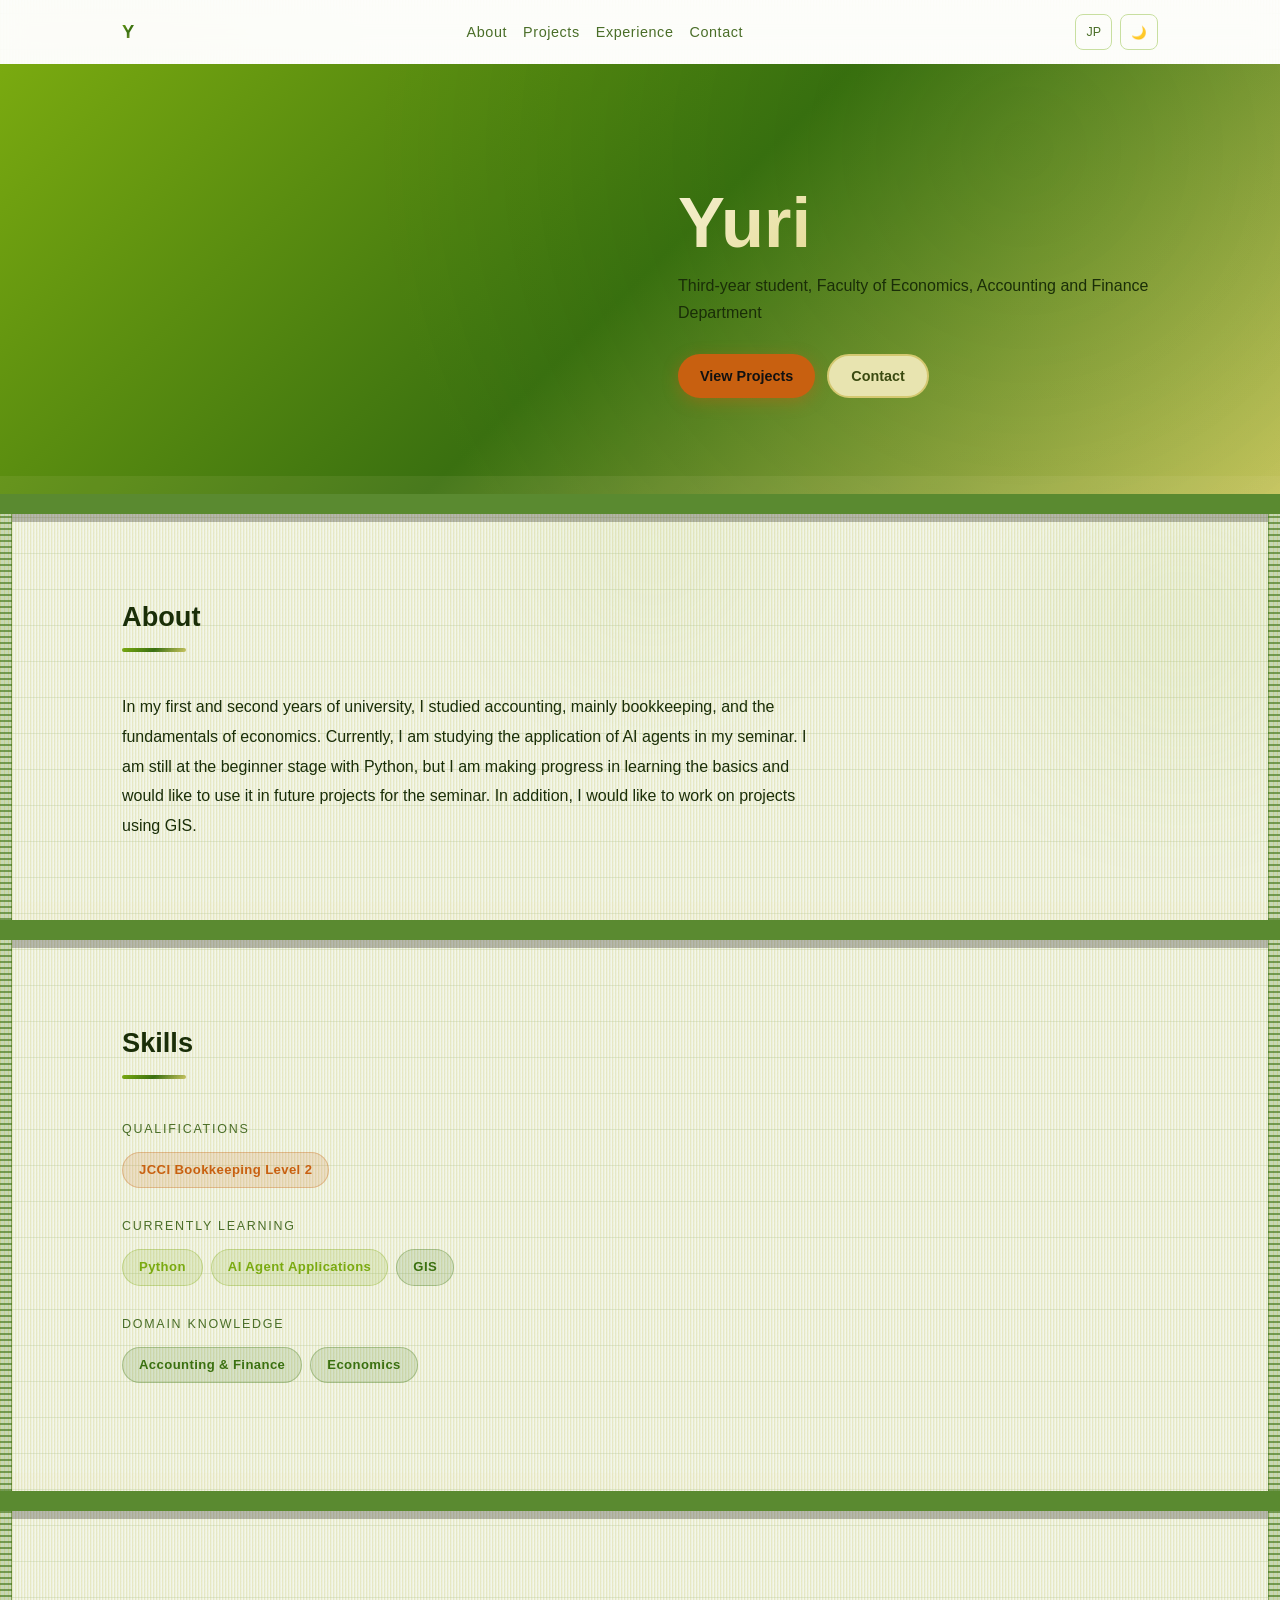
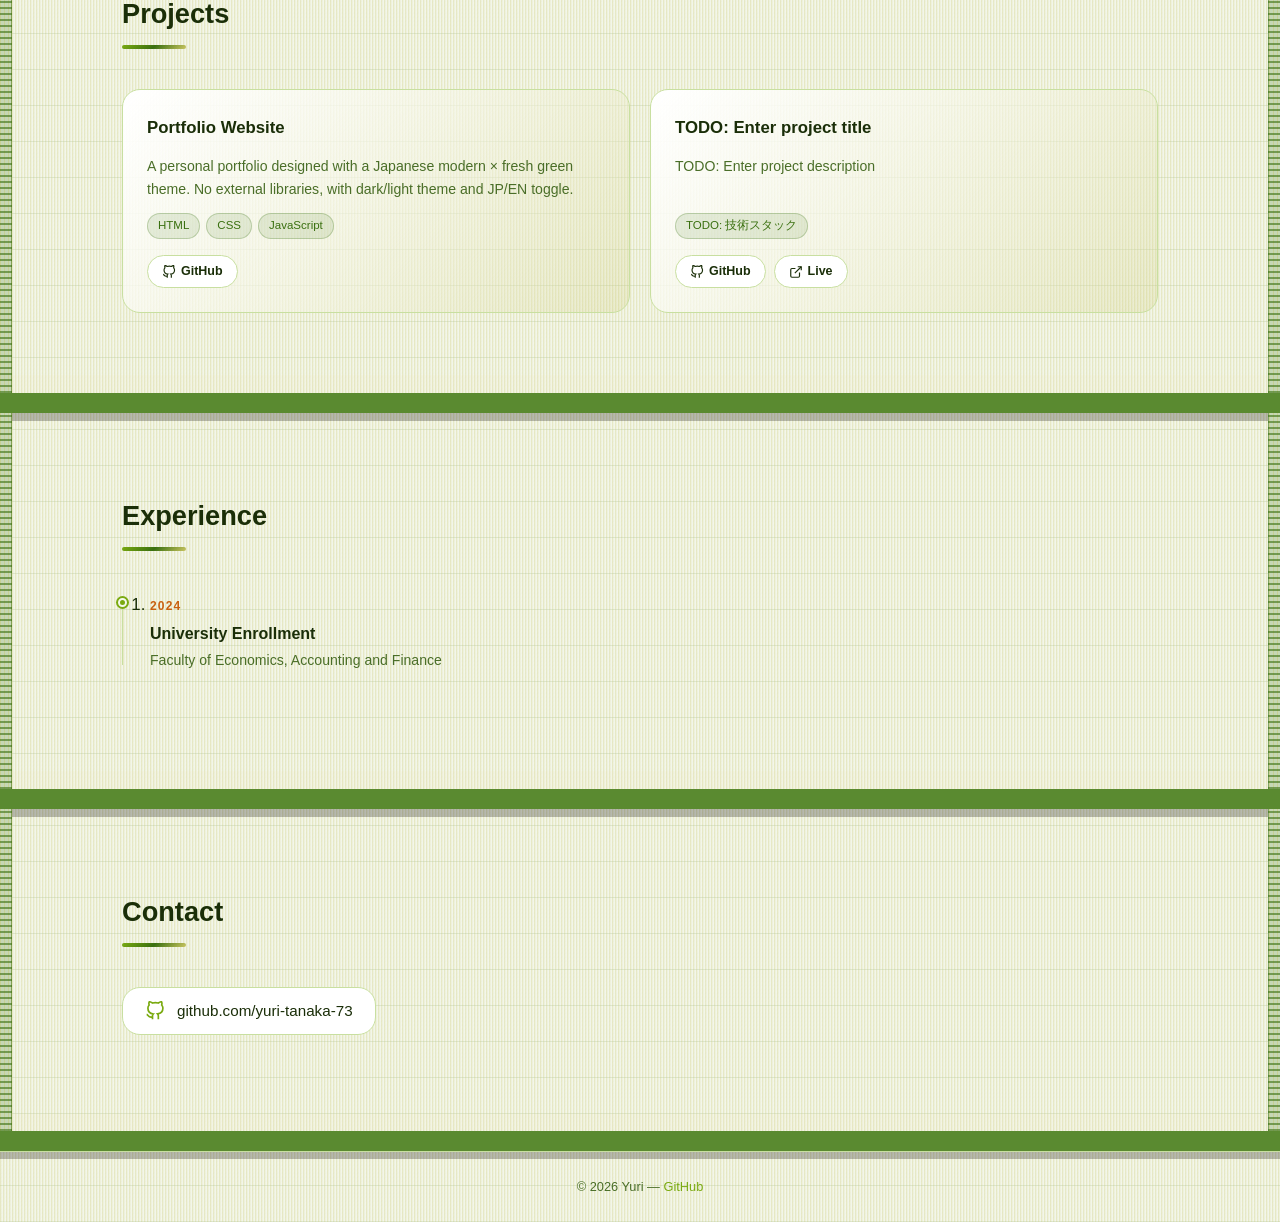
==== commit 08ca8579: "Update index.html" ====
--- a/index.html
+++ b/index.html
@@ -22,7 +22,7 @@
   <!-- Favicon: inline SVG with initial -->
   <link rel="icon" type="image/svg+xml" href="data:image/svg+xml,<svg xmlns='http://www.w3.org/2000/svg' viewBox='0 0 32 32'><rect width='32' height='32' rx='8' fill='%239bc420'/><text x='16' y='22' font-size='18' font-family='sans-serif' font-weight='bold' fill='white' text-anchor='middle'>Y</text></svg>" />
 
-  <link rel="stylesheet" href="style_2a.css" />
+  <link rel="stylesheet" href="style.css" />
 </head>
 <body>
 
@@ -70,12 +70,7 @@
       <div class="container">
         <div class="hero-inner">
           <div class="reveal">
-            <img
-              class="hero-photo"
-              src="TODO: プロフィール写真のパスを入れてください（例: photo.jpg）"
-              alt="ゆりのプロフィール写真"
-              width="160" height="160"
-            />
+           
           </div>
           <div class="reveal">
             <h1 class="hero-name" id="hero-name"
@@ -282,6 +277,6 @@
     </p>
   </footer>
 
-  <script src="script_2a.js"></script>
+  <script src="script.js"></script>
 </body>
 </html>
--- a/style.css
+++ b/style.css
@@ -0,0 +1,540 @@
+/* ============================================================
+   style_2a.css — 若草色 × オレンジ  Mobile First
+   ============================================================ */
+
+/* ── CSS Variables : Dark (default) ── */
+:root {
+  --bg:        #0e1a0a;
+  --bg-elev:   #162010;
+  --fg:        #eef5e0;
+  --muted:     #8aaa60;
+  --border:    #2e4a1a;
+  --card:      #192814;
+
+  --accent:    #9bc420;   /* 若草 */
+  --accent-2:  #4a8a18;   /* 深緑 */
+  --accent-3:  #e8e4b0;   /* クリーム */
+  --accent-4:  #e07820;   /* オレンジ（CTA専用） */
+
+  --gradient-hero: linear-gradient(135deg, var(--accent), var(--accent-2) 50%, var(--accent-3));
+  --shadow-glow:   0 8px 32px -8px color-mix(in srgb, var(--accent) 40%, transparent);
+
+  --radius-card: 18px;
+  --radius-pill: 9999px;
+  --transition:  .2s ease-out;
+
+  --font: -apple-system, BlinkMacSystemFont, "Segoe UI", "Hiragino Sans", "Noto Sans JP", sans-serif;
+}
+
+/* ── CSS Variables : Light ── */
+[data-theme="light"] {
+  --bg:        #f5f9ec;
+  --bg-elev:   #ffffff;
+  --fg:        #1a2e08;
+  --muted:     #4a6e28;
+  --border:    #c8dfa0;
+  --card:      #ffffff;
+
+  --accent:    #7aaa10;
+  --accent-2:  #3a7010;
+  --accent-3:  #c8c460;
+  --accent-4:  #c86010;
+
+  --shadow-glow: 0 8px 32px -8px color-mix(in srgb, var(--accent) 30%, transparent);
+}
+
+[data-theme="dark"] body {
+  background-image: none;
+}
+*, *::before, *::after { box-sizing: border-box; margin: 0; padding: 0; }
+html { scroll-behavior: smooth; }
+body {
+  background-color: var(--bg);
+  background-image:
+    url("data:image/svg+xml,%3Csvg xmlns='http://www.w3.org/2000/svg' width='4' height='4'%3E%3Cfilter id='n'%3E%3CfeTurbulence type='fractalNoise' baseFrequency='1.8 0.4' numOctaves='6' stitchTiles='stitch'/%3E%3CfeColorMatrix type='saturate' values='0'/%3E%3C/filter%3E%3Crect width='4' height='4' filter='url(%23n)' opacity='0.09'/%3E%3C/svg%3E"),
+    repeating-linear-gradient(
+      90deg,
+      color-mix(in srgb, var(--accent-3) 28%, transparent) 0px,
+      color-mix(in srgb, var(--accent-3) 28%, transparent) 1px,
+      color-mix(in srgb, var(--accent-3) 10%, transparent) 1px,
+      color-mix(in srgb, var(--accent-3) 10%, transparent) 2px,
+      transparent 2px,
+      transparent 3px
+    ),
+    repeating-linear-gradient(
+      0deg,
+      color-mix(in srgb, var(--accent-2) 12%, transparent) 0px,
+      color-mix(in srgb, var(--accent-2) 12%, transparent) 1px,
+      transparent 1px,
+      transparent 36px
+    );
+  color: var(--fg);
+  font-family: var(--font);
+  font-size: 1rem;
+  line-height: 1.7;
+  -webkit-font-smoothing: antialiased;
+  overflow-x: hidden;
+}
+img { max-width: 100%; display: block; }
+a { color: var(--accent); text-decoration: none; }
+a:hover { text-decoration: underline; }
+:focus-visible { outline: 2px solid var(--accent-4); outline-offset: 3px; border-radius: 4px; }
+
+/* ── Skip link ── */
+.skip-link {
+  position: absolute;
+  top: -100%;
+  left: 16px;
+  background: var(--accent-4);
+  color: #fff;
+  padding: 8px 16px;
+  border-radius: 0 0 8px 8px;
+  font-size: .9rem;
+  z-index: 9999;
+  transition: top .15s;
+}
+.skip-link:focus { top: 0; }
+
+/* ── Blob background ── */
+.blob {
+  position: fixed;
+  border-radius: 50%;
+  filter: blur(80px);
+  opacity: .22;
+  pointer-events: none;
+  z-index: 0;
+  background: radial-gradient(
+    circle,
+    color-mix(in srgb, var(--accent) 60%, transparent) 0%,
+    transparent 70%
+  );
+}
+.blob-1 { width: 420px; height: 420px; top: -80px;  left: -100px; }
+.blob-2 { width: 360px; height: 360px; bottom: 10%; right: -80px; }
+.blob-3 { width: 280px; height: 280px; top: 45%;    left: 40%;   }
+
+/* ── Container ── */
+.container {
+  position: relative;
+  z-index: 1;
+  width: 100%;
+  max-width: 1100px;
+  margin: 0 auto;
+  padding: 0 16px;
+}
+
+/* ── Header ── */
+header {
+  position: sticky;
+  top: 0;
+  z-index: 200;
+  background: color-mix(in srgb, var(--bg-elev) 85%, transparent);
+  backdrop-filter: blur(12px);
+
+}
+.header-inner {
+  display: flex;
+  align-items: center;
+  justify-content: space-between;
+  height: 56px;
+  max-width: 1100px;
+  margin: 0 auto;
+  padding: 0 16px;
+  gap: 12px;
+}
+.logo {
+  font-size: 1.15rem;
+  font-weight: 800;
+  background: var(--gradient-hero);
+  -webkit-background-clip: text;
+  background-clip: text;
+  color: transparent;
+  flex-shrink: 0;
+}
+nav { display: flex; gap: 16px; }
+nav a {
+  font-size: .85rem;
+  color: var(--muted);
+  letter-spacing: .04em;
+  transition: color var(--transition);
+}
+nav a:hover { color: var(--fg); text-decoration: none; }
+.header-controls { display: flex; gap: 8px; flex-shrink: 0; }
+.icon-btn {
+  background: none;
+  border: 1px solid var(--border);
+  border-radius: 8px;
+  color: var(--muted);
+  cursor: pointer;
+  font-size: .78rem;
+  font-family: var(--font);
+  padding: 5px 10px;
+  min-height: 36px;
+  transition: color var(--transition), border-color var(--transition);
+}
+.icon-btn:hover { color: var(--fg); border-color: var(--accent); }
+
+/* ── Section base ── */
+section {
+  padding: 80px 0 80px;
+  scroll-margin-top: 56px;
+  position: relative;
+  border-bottom: 20px solid #5a8a30;
+  box-shadow:
+    0 8px 0 0 rgba(0,0,0,0.25),
+    inset 0 -18px 0 0 rgba(232,228,176,0.08);
+}
+section::before { content: none; }
+.section-heading {
+  font-size: 1.7rem;
+  font-weight: 800;
+  margin-bottom: 8px;
+}
+.section-bar {
+  width: 64px;
+  height: 4px;
+  background: var(--gradient-hero);
+  border-radius: var(--radius-pill);
+  margin-bottom: 40px;
+}
+
+/* ── Reveal animation ── */
+.reveal {
+  opacity: 0;
+  transform: translateY(12px);
+  transition: opacity .25s ease-out, transform .25s ease-out;
+}
+.reveal.visible { opacity: 1; transform: none; }
+
+@media (prefers-reduced-motion: reduce) {
+  .reveal { opacity: 1; transform: none; transition: none; }
+  .blob { display: none; }
+  .btn:hover, .project-card:hover { transform: none; }
+}
+
+/* ── Hero ── */
+#hero {
+  padding: 96px 0 80px;
+  position: relative;
+  background:
+    var(--gradient-hero),
+    radial-gradient(
+      circle at 80% 20%,
+      color-mix(in srgb, var(--accent-2) 15%, transparent),
+      transparent 60%
+    );
+  background-blend-mode: overlay, normal;
+}
+#hero::before {
+  content: "";
+  position: absolute;
+  inset: 0;
+  background: radial-gradient(
+    circle at 20% 30%,
+    color-mix(in srgb, var(--accent) 25%, transparent),
+    transparent 60%
+  );
+  pointer-events: none;
+}
+.hero-inner {
+  display: flex;
+  flex-direction: column;
+  gap: 40px;
+  align-items: flex-start;
+}
+.hero-photo {
+  width: 120px;
+  height: 120px;
+  border-radius: 50%;
+  object-fit: cover;
+  border: 3px solid var(--accent);
+  box-shadow: var(--shadow-glow);
+}
+.hero-tag {
+  display: inline-block;
+  font-size: .88rem;
+  font-weight: 800;
+  letter-spacing: .18em;
+  text-transform: uppercase;
+  color: var(--accent-4);
+  background: none;
+  border: none;
+  border-bottom: 2px solid var(--accent-4);
+  border-radius: 0;
+  padding: 0 0 4px 0;
+  margin-bottom: 16px;
+  box-shadow: none;
+  text-shadow:
+    -1px -1px 0 #f0eccc,
+     1px -1px 0 #f0eccc,
+    -1px  1px 0 #f0eccc,
+     1px  1px 0 #f0eccc;
+}
+.hero-name {
+  font-size: clamp(2.4rem, 9vw, 4.4rem);
+  font-weight: 900;
+  line-height: 1.1;
+  background: linear-gradient(135deg, #f5f0d0, #e8dfa0 33%, #d4c870 66%, #b8aa40);
+  -webkit-background-clip: text;
+  background-clip: text;
+  color: transparent;
+  margin-bottom: 12px;
+}
+.hero-catch {
+  font-size: 1rem;
+  color: var(--fg);
+  max-width: 480px;
+  line-height: 1.65;
+  margin-bottom: 28px;
+}
+.hero-cta { display: flex; gap: 12px; flex-wrap: wrap; }
+
+/* ── Buttons ── */
+.btn {
+  display: inline-flex;
+  align-items: center;
+  gap: 6px;
+  min-height: 44px;
+  padding: 0 22px;
+  border-radius: var(--radius-pill);
+  font-size: .9rem;
+  font-weight: 700;
+  font-family: var(--font);
+  cursor: pointer;
+  border: none;
+  transition: filter var(--transition), transform var(--transition);
+  text-decoration: none;
+}
+.btn:hover { filter: brightness(1.1); transform: translateY(-2px); text-decoration: none; }
+.btn-primary {
+  background: var(--accent-4);
+  color: #111;
+  box-shadow: 0 4px 16px color-mix(in srgb, var(--accent-4) 40%, transparent);
+}
+.btn-outline {
+  background: #e8e4b0;
+  border: 2px solid #d4c870;
+  color: #3a4a10;
+}
+
+/* ── About ── */
+#about { }
+.about-text {
+  max-width: 700px;
+  font-size: 1rem;
+  line-height: 1.85;
+}
+
+/* ── Skills ── */
+#skills { }
+.skills-category { margin-bottom: 28px; }
+.skills-category-title {
+  font-size: .78rem;
+  letter-spacing: .14em;
+  text-transform: uppercase;
+  color: var(--muted);
+  margin-bottom: 12px;
+}
+.skills-list {
+  display: flex;
+  flex-wrap: wrap;
+  gap: 8px;
+  list-style: none;
+}
+.skill-badge {
+  border-radius: var(--radius-pill);
+  padding: 6px 16px;
+  font-size: .82rem;
+  font-weight: 600;
+  letter-spacing: .03em;
+}
+.skill-badge.cat-1 {
+  background: color-mix(in srgb, var(--accent) 15%, transparent);
+  color: var(--accent);
+  border: 1px solid color-mix(in srgb, var(--accent) 30%, transparent);
+}
+.skill-badge.cat-2 {
+  background: color-mix(in srgb, var(--accent-2) 15%, transparent);
+  color: var(--accent-2);
+  border: 1px solid color-mix(in srgb, var(--accent-2) 30%, transparent);
+}
+.skill-badge.cat-3 {
+  background: color-mix(in srgb, var(--accent-4) 15%, transparent);
+  color: var(--accent-4);
+  border: 1px solid color-mix(in srgb, var(--accent-4) 30%, transparent);
+}
+
+/* ── Projects ── */
+#projects { }
+.projects-grid {
+  display: grid;
+  grid-template-columns: repeat(auto-fit, minmax(280px, 1fr));
+  gap: 20px;
+}
+.project-card {
+  background:
+    linear-gradient(
+      135deg,
+      var(--card),
+      color-mix(in srgb, var(--accent-3) 20%, transparent)
+    );
+  border: 1px solid var(--border);
+  border-radius: var(--radius-card);
+  padding: 24px;
+  display: flex;
+  flex-direction: column;
+  gap: 12px;
+  transition: transform var(--transition), box-shadow var(--transition), border-color var(--transition);
+}
+.project-card:hover {
+  transform: translateY(-4px);
+  box-shadow: var(--shadow-glow);
+  border-color: var(--accent);
+}
+.project-card h3 { font-size: 1.05rem; font-weight: 700; }
+.project-card p  { font-size: .88rem; color: var(--muted); line-height: 1.65; flex: 1; }
+.project-tags { display: flex; flex-wrap: wrap; gap: 6px; }
+.project-tag {
+  font-size: .72rem;
+  background: color-mix(in srgb, var(--accent-2) 12%, transparent);
+  color: var(--accent-2);
+  border: 1px solid color-mix(in srgb, var(--accent-2) 25%, transparent);
+  border-radius: var(--radius-pill);
+  padding: 2px 10px;
+}
+.project-links { display: flex; gap: 8px; flex-wrap: wrap; margin-top: 4px; }
+.project-link-btn {
+  font-size: .78rem;
+  font-weight: 600;
+  font-family: var(--font);
+  padding: 5px 14px;
+  border-radius: var(--radius-pill);
+  border: 1px solid var(--border);
+  background: var(--bg-elev);
+  color: var(--fg);
+  cursor: pointer;
+  text-decoration: none;
+  transition: border-color var(--transition), color var(--transition);
+  display: inline-flex;
+  align-items: center;
+  gap: 5px;
+}
+.project-link-btn:hover { border-color: var(--accent); color: var(--accent); text-decoration: none; }
+
+/* ── Experience ── */
+#experience { }
+.timeline { position: relative; padding-left: 28px; }
+.timeline::before {
+  content: '';
+  position: absolute;
+  left: 0; top: 8px; bottom: 8px;
+  width: 1px;
+  background: var(--border);
+}
+.timeline-item { position: relative; margin-bottom: 36px; }
+.timeline-item::before {
+  content: '';
+  position: absolute;
+  left: -32px; top: 7px;
+  width: 9px; height: 9px;
+  border-radius: 50%;
+  background: var(--accent);
+  border: 2px solid var(--bg);
+  box-shadow: 0 0 0 2px var(--accent);
+}
+.timeline-year {
+  font-size: .75rem;
+  color: var(--accent-4);
+  letter-spacing: .1em;
+  font-weight: 700;
+  margin-bottom: 4px;
+}
+.timeline-role { font-size: 1rem; font-weight: 700; margin-bottom: 2px; }
+.timeline-org  { font-size: .88rem; color: var(--muted); }
+
+/* ── Contact ── */
+#contact { padding-bottom: 96px; }
+.contact-list { display: flex; flex-direction: column; gap: 14px; list-style: none; }
+.contact-item a {
+  display: inline-flex;
+  align-items: center;
+  gap: 12px;
+  min-height: 48px;
+  padding: 0 22px;
+  background: var(--card);
+  border: 1px solid var(--border);
+  border-radius: var(--radius-card);
+  font-size: .95rem;
+  color: var(--fg);
+  transition: border-color var(--transition), box-shadow var(--transition);
+  text-decoration: none;
+}
+.contact-item a:hover {
+  border-color: var(--accent);
+  box-shadow: var(--shadow-glow);
+  text-decoration: none;
+}
+.contact-item svg { color: var(--accent); flex-shrink: 0; }
+
+/* ── 畳の縁（へり） ── */
+.tatami-border {
+  position: relative;
+}
+.tatami-border::before,
+.tatami-border::after {
+  content: '';
+  position: absolute;
+  top: 0;
+  bottom: 0;
+  width: 12px;
+  background-image:
+    repeating-linear-gradient(
+      0deg,
+      color-mix(in srgb, var(--accent-2) 60%, transparent) 0px,
+      color-mix(in srgb, var(--accent-2) 60%, transparent) 2px,
+      transparent 2px,
+      transparent 6px
+    ),
+    repeating-linear-gradient(
+      90deg,
+      color-mix(in srgb, var(--accent-3) 40%, transparent) 0px,
+      color-mix(in srgb, var(--accent-3) 40%, transparent) 1px,
+      transparent 1px,
+      transparent 4px
+    );
+  background-color: color-mix(in srgb, var(--accent-2) 25%, var(--bg));
+  z-index: 2;
+  pointer-events: none;
+}
+.tatami-border::before { left: 0;  border-right: 1px solid color-mix(in srgb, var(--accent-2) 50%, transparent); }
+.tatami-border::after  { right: 0; border-left:  1px solid color-mix(in srgb, var(--accent-2) 50%, transparent); }
+
+#hero.tatami-border::before,
+#hero.tatami-border::after { display: none; }
+
+/* ── Footer ── */
+footer {
+  border-top: 1px solid var(--border);
+  padding: 24px 16px;
+  text-align: center;
+  font-size: .8rem;
+  color: var(--muted);
+  position: relative;
+  z-index: 1;
+}
+footer a { color: var(--accent); }
+
+/* ── Desktop ── */
+@media (min-width: 769px) {
+  body { font-size: 1.05rem; }
+  .header-inner { padding: 0 32px; height: 64px; }
+  nav a { font-size: .9rem; }
+  section { scroll-margin-top: 64px; }
+
+  #hero { padding: 120px 0 96px; }
+  .hero-inner { flex-direction: row; align-items: center; justify-content: space-between; }
+  .hero-photo { width: 160px; height: 160px; }
+
+  .contact-list { flex-direction: row; flex-wrap: wrap; gap: 16px; }
+  .container { padding: 0 32px; }
+}
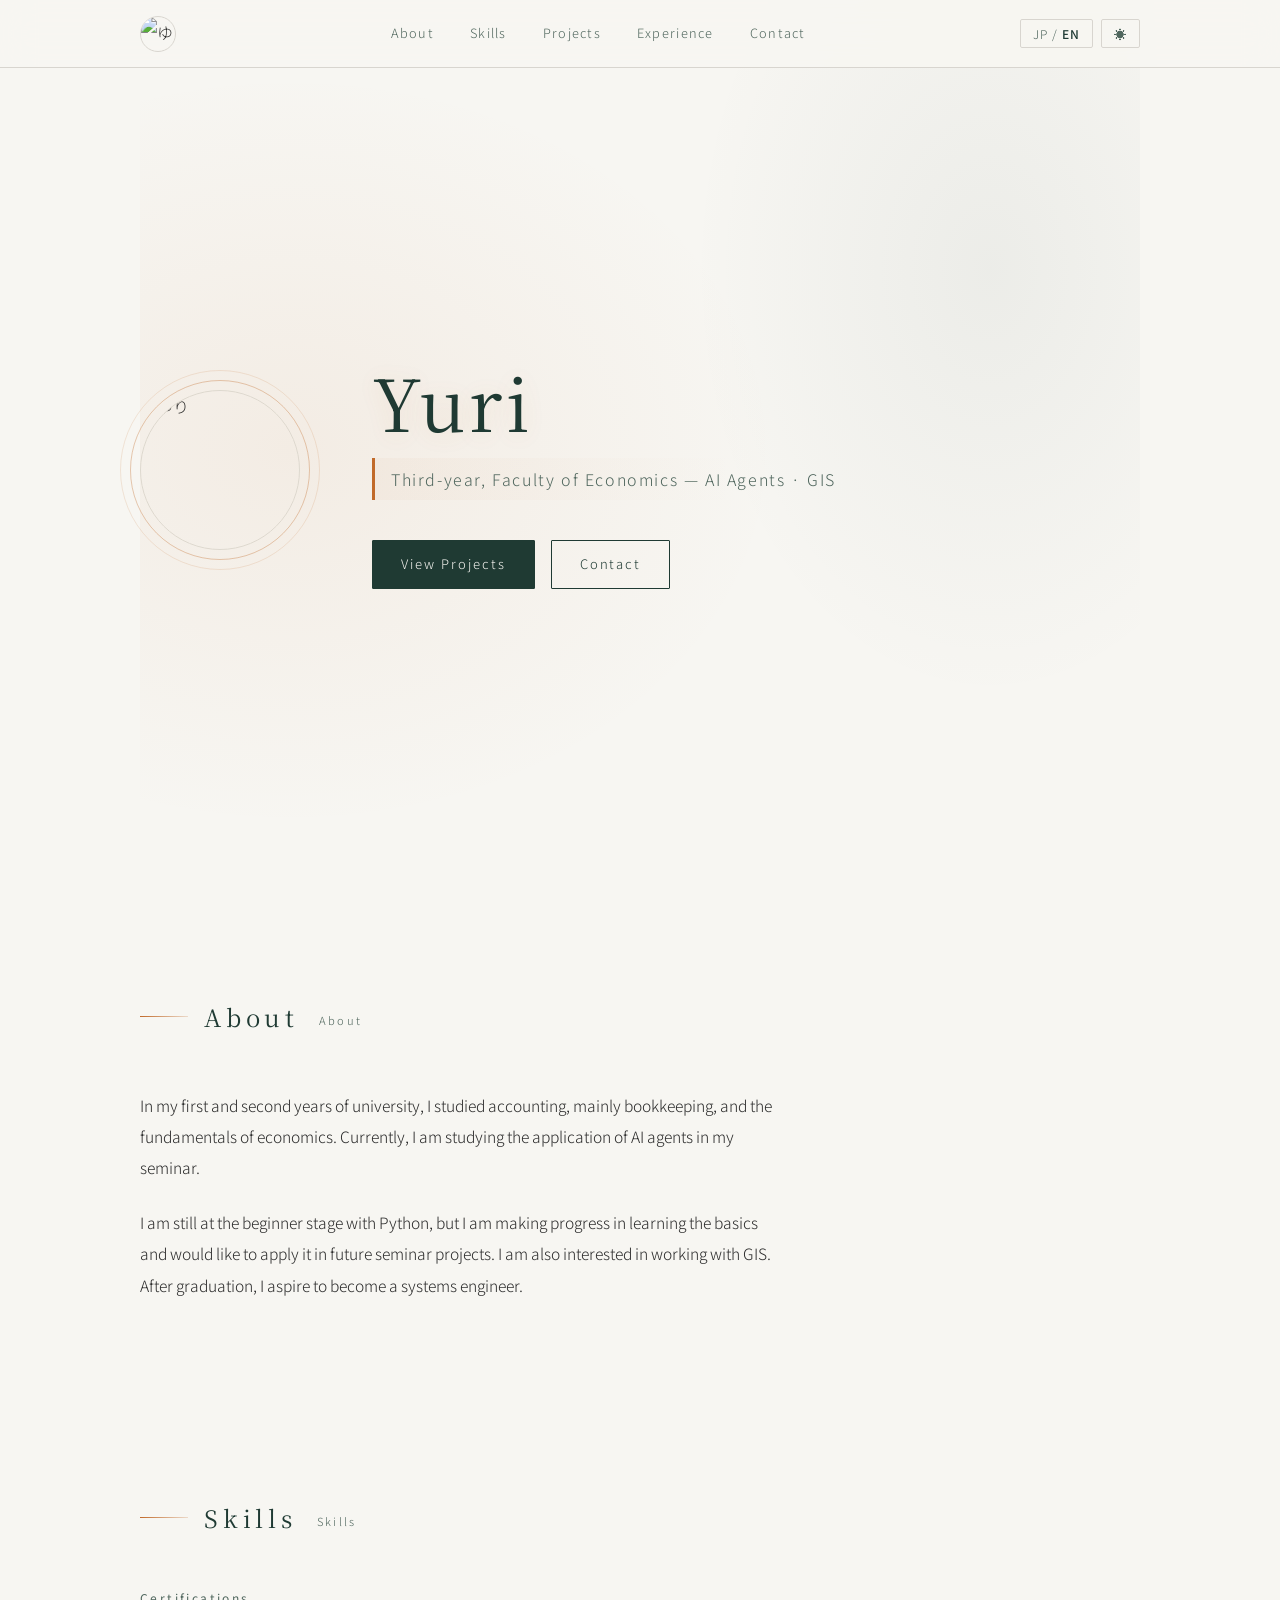
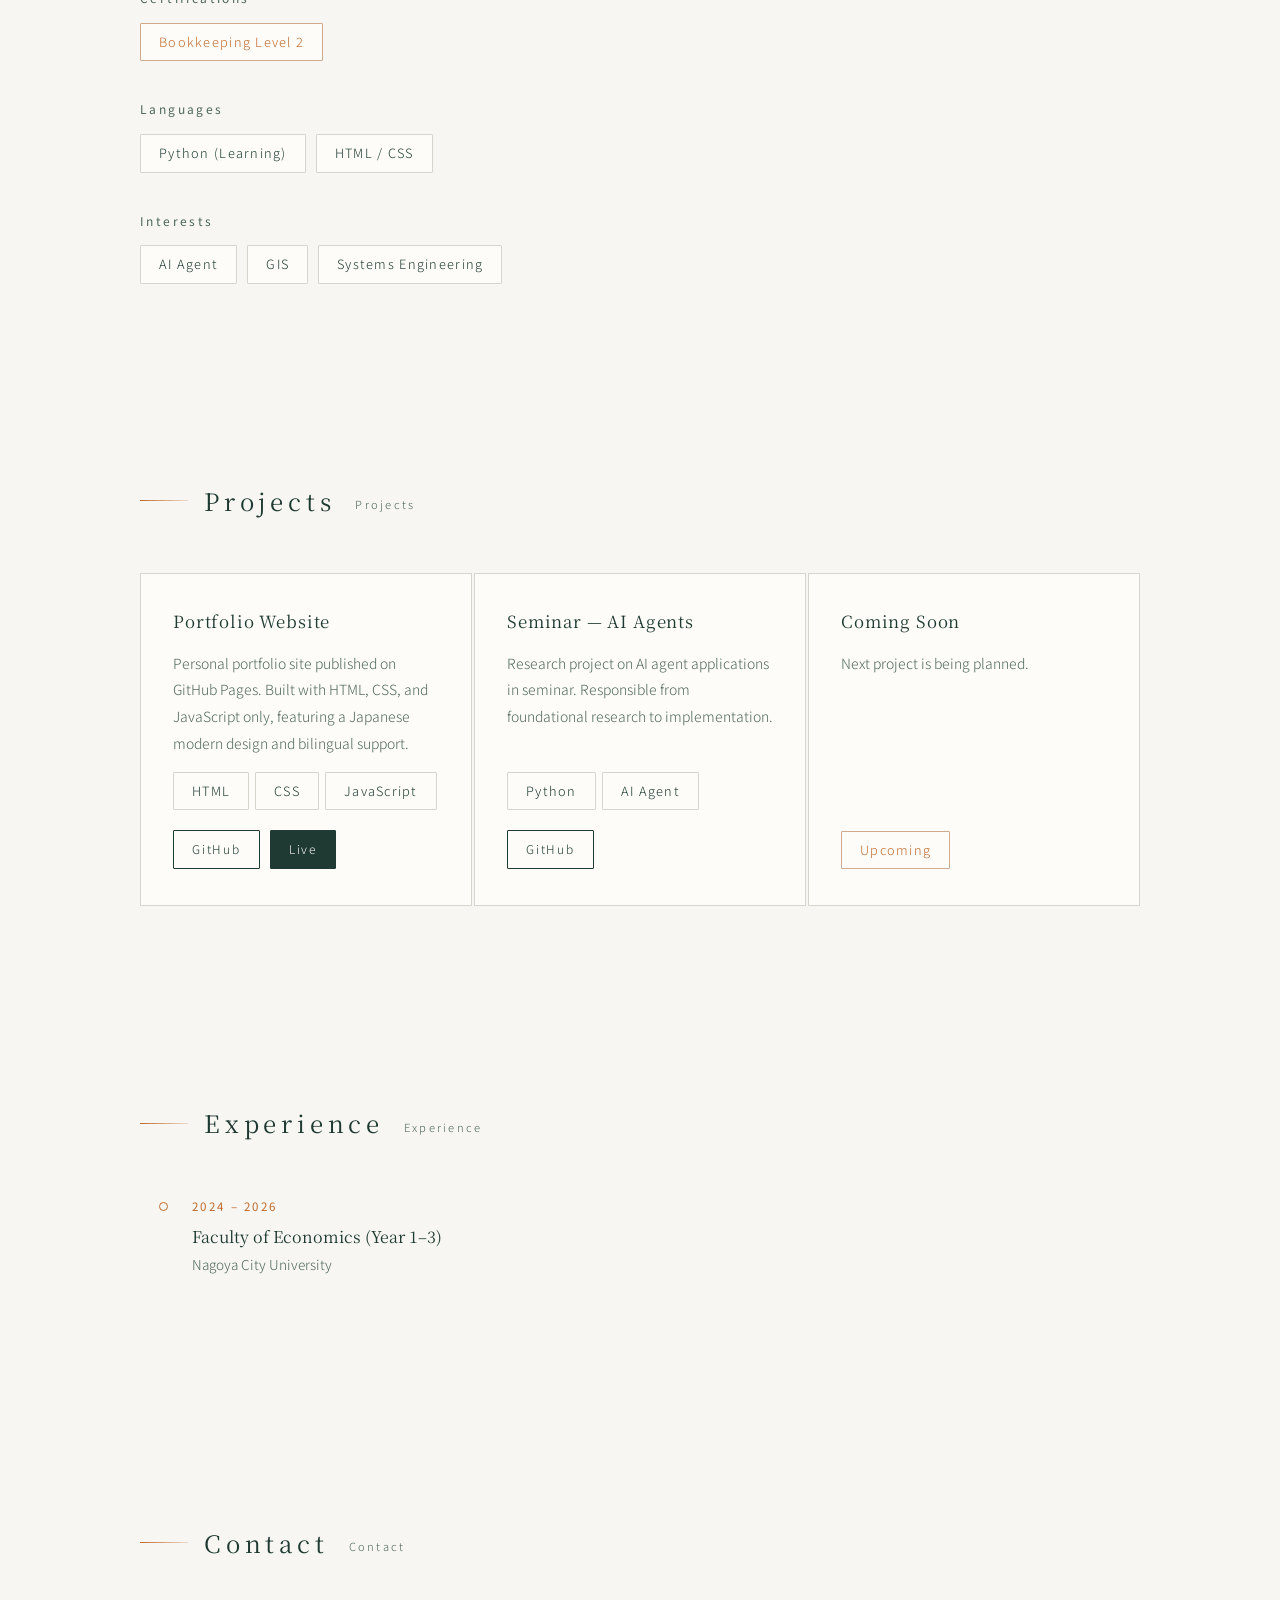
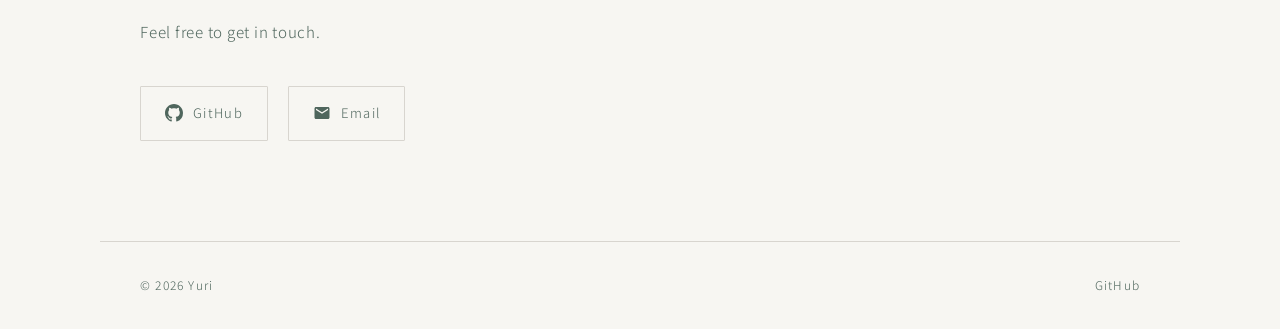
==== commit 2cdeee85: "Rename index_2c.html to index.html" ====
--- a/index.html
+++ b/index.html
@@ -1,282 +1,577 @@
-<!DOCTYPE html>
-<html lang="ja" data-theme="dark">
-<head>
-  <meta charset="utf-8" />
-  <meta name="viewport" content="width=device-width, initial-scale=1" />
-  <title>ゆり / Yuri — Portfolio</title>
-  <meta name="description" content="経済学部3年・会計ファイナンス学科。簿記2級取得、AIエージェント・GIS・Pythonを学習中。卒業後はシステムエンジニア志望。" />
-
-  <!-- Open Graph -->
-  <meta property="og:type"        content="website" />
-  <meta property="og:title"       content="ゆり / Yuri — Portfolio" />
-  <meta property="og:description" content="経済学部3年・会計ファイナンス学科。簿記2級取得、AIエージェント・GIS・Pythonを学習中。" />
-  <meta property="og:image"       content="TODO: プロフィール写真のURLを入れてください" />
-  <meta property="og:url"         content="TODO: 公開URLを入れてください" />
-
-  <!-- Twitter Card -->
-  <meta name="twitter:card"        content="summary_large_image" />
-  <meta name="twitter:title"       content="ゆり / Yuri — Portfolio" />
-  <meta name="twitter:description" content="経済学部3年・会計ファイナンス学科。簿記2級取得、AIエージェント・GIS・Pythonを学習中。" />
-  <meta name="twitter:image"       content="TODO: プロフィール写真のURLを入れてください" />
-
-  <!-- Favicon: inline SVG with initial -->
-  <link rel="icon" type="image/svg+xml" href="data:image/svg+xml,<svg xmlns='http://www.w3.org/2000/svg' viewBox='0 0 32 32'><rect width='32' height='32' rx='8' fill='%239bc420'/><text x='16' y='22' font-size='18' font-family='sans-serif' font-weight='bold' fill='white' text-anchor='middle'>Y</text></svg>" />
-
-  <link rel="stylesheet" href="style.css" />
-</head>
-<body>
-
-  <!-- Blob background -->
-  <div class="blob blob-1" aria-hidden="true"></div>
-  <div class="blob blob-2" aria-hidden="true"></div>
-  <div class="blob blob-3" aria-hidden="true"></div>
-
-  <!-- Skip link -->
-  <a class="skip-link" href="#main">メインコンテンツへスキップ</a>
-
-  <!-- ══ Header ══ -->
-  <header>
-    <div class="header-inner">
-      <span class="logo" aria-label="イニシャル Y">Y</span>
-
-      <nav aria-label="メインナビゲーション">
-        <a href="#about"
-           data-i18n-jp="About"
-           data-i18n-en="About">About</a>
-        <a href="#projects"
-           data-i18n-jp="制作物"
-           data-i18n-en="Projects">制作物</a>
-        <a href="#experience"
-           data-i18n-jp="経歴"
-           data-i18n-en="Experience">経歴</a>
-        <a href="#contact"
-           data-i18n-jp="連絡先"
-           data-i18n-en="Contact">連絡先</a>
-      </nav>
-
-      <div class="header-controls">
-        <button id="lang-toggle"  class="icon-btn"
-                aria-label="言語を切り替える" aria-pressed="false">EN</button>
-        <button id="theme-toggle" class="icon-btn"
-                aria-label="テーマを切り替える" aria-pressed="false">☀️</button>
-      </div>
-    </div>
-  </header>
-
-  <main id="main">
-
-    <!-- ══ Hero ══ -->
-    <section id="hero" class="tatami-border" aria-labelledby="hero-name">
-      <div class="container">
-        <div class="hero-inner">
-          <div class="reveal">
-           
-          </div>
-          <div class="reveal">
-            <h1 class="hero-name" id="hero-name"
-                data-i18n-jp="ゆり"
-                data-i18n-en="Yuri">ゆり</h1>
-            <p class="hero-catch"
-               data-i18n-jp="経済学部三年　会計ファイナンス学科"
-               data-i18n-en="Third-year student, Faculty of Economics, Accounting and Finance Department">
-              経済学部三年　会計ファイナンス学科
-            </p>
-            <div class="hero-cta">
-              <a href="#projects" class="btn btn-primary"
-                 data-i18n-jp="制作物を見る"
-                 data-i18n-en="View Projects">制作物を見る</a>
-              <a href="#contact"  class="btn btn-outline"
-                 data-i18n-jp="連絡する"
-                 data-i18n-en="Contact">連絡する</a>
-            </div>
-          </div>
-        </div>
-      </div>
-    </section>
-
-    <!-- ══ About ══ -->
-    <section id="about" class="tatami-border" aria-labelledby="about-title">
-      <div class="container">
-        <h2 class="section-heading reveal" id="about-title"
-            data-i18n-jp="About" data-i18n-en="About">About</h2>
-        <div class="section-bar reveal"></div>
-        <p class="about-text reveal"
-           data-i18n-jp="大学1～2年で簿記を中心とした会計分野と経済学の基礎を学習しました。現在はゼミでAIエージェントの活用について勉強しています。Pythonについてはまだ初歩的な段階ですが基礎の学習を進めており、今後ゼミの作品制作に活用したいと考えています。加えて、GISを活用した制作にも取り組みたいと考えています。"
-           data-i18n-en="In my first and second years of university, I studied accounting, mainly bookkeeping, and the fundamentals of economics. Currently, I am studying the application of AI agents in my seminar. I am still at the beginner stage with Python, but I am making progress in learning the basics and would like to use it in future projects for the seminar. In addition, I would like to work on projects using GIS.">
-          大学1～2年で簿記を中心とした会計分野と経済学の基礎を学習しました。現在はゼミでAIエージェントの活用について勉強しています。Pythonについてはまだ初歩的な段階ですが基礎の学習を進めており、今後ゼミの作品制作に活用したいと考えています。加えて、GISを活用した制作にも取り組みたいと考えています。
-        </p>
-      </div>
-    </section>
-
-    <!-- ══ Skills ══ -->
-    <section id="skills" class="tatami-border" aria-labelledby="skills-title">
-      <div class="container">
-        <h2 class="section-heading reveal" id="skills-title"
-            data-i18n-jp="スキル" data-i18n-en="Skills">スキル</h2>
-        <div class="section-bar reveal"></div>
-
-        <div class="skills-category reveal">
-          <p class="skills-category-title"
-             data-i18n-jp="資格" data-i18n-en="Qualifications">資格</p>
-          <ul class="skills-list" role="list">
-            <li class="skill-badge cat-3"
-                data-i18n-jp="日商簿記 2級"
-                data-i18n-en="JCCI Bookkeeping Level 2">日商簿記 2級</li>
-          </ul>
-        </div>
-
-        <div class="skills-category reveal">
-          <p class="skills-category-title"
-             data-i18n-jp="学習中" data-i18n-en="Currently Learning">学習中</p>
-          <ul class="skills-list" role="list">
-            <li class="skill-badge cat-1"
-                data-i18n-jp="Python" data-i18n-en="Python">Python</li>
-            <li class="skill-badge cat-1"
-                data-i18n-jp="AIエージェント活用"
-                data-i18n-en="AI Agent Applications">AIエージェント活用</li>
-            <li class="skill-badge cat-2"
-                data-i18n-jp="GIS" data-i18n-en="GIS">GIS</li>
-          </ul>
-        </div>
-
-        <div class="skills-category reveal">
-          <p class="skills-category-title"
-             data-i18n-jp="専門知識" data-i18n-en="Domain Knowledge">専門知識</p>
-          <ul class="skills-list" role="list">
-            <li class="skill-badge cat-2"
-                data-i18n-jp="会計・ファイナンス"
-                data-i18n-en="Accounting &amp; Finance">会計・ファイナンス</li>
-            <li class="skill-badge cat-2"
-                data-i18n-jp="経済学" data-i18n-en="Economics">経済学</li>
-          </ul>
-        </div>
-      </div>
-    </section>
-
-    <!-- ══ Projects ══ -->
-    <section id="projects" class="tatami-border" aria-labelledby="projects-title">
-      <div class="container">
-        <h2 class="section-heading reveal" id="projects-title"
-            data-i18n-jp="制作物" data-i18n-en="Projects">制作物</h2>
-        <div class="section-bar reveal"></div>
-        <div class="projects-grid">
-
-          <article class="project-card reveal">
-            <h3 data-i18n-jp="ポートフォリオサイト"
-                data-i18n-en="Portfolio Website">ポートフォリオサイト</h3>
-            <p data-i18n-jp="和モダン × 若草色をテーマに設計した個人ポートフォリオ。外部ライブラリ不使用、ダーク/ライトテーマ・日英切替対応。"
-               data-i18n-en="A personal portfolio designed with a Japanese modern × fresh green theme. No external libraries, with dark/light theme and JP/EN toggle.">
-              和モダン × 若草色をテーマに設計した個人ポートフォリオ。外部ライブラリ不使用、ダーク/ライトテーマ・日英切替対応。
-            </p>
-            <div class="project-tags">
-              <span class="project-tag">HTML</span>
-              <span class="project-tag">CSS</span>
-              <span class="project-tag">JavaScript</span>
-            </div>
-            <div class="project-links">
-              <a href="https://github.com/yuri-tanaka-73"
-                 class="project-link-btn"
-                 target="_blank" rel="noopener noreferrer"
-                 aria-label="GitHubでポートフォリオを見る">
-                <svg width="14" height="14" viewBox="0 0 24 24" fill="none" stroke="currentColor" stroke-width="2" aria-hidden="true">
-                  <path d="M9 19c-5 1.5-5-2.5-7-3m14 6v-3.87a3.37 3.37 0 0 0-.94-2.61c3.14-.35 6.44-1.54 6.44-7A5.44 5.44 0 0 0 20 4.77 5.07 5.07 0 0 0 19.91 1S18.73.65 16 2.48a13.38 13.38 0 0 0-7 0C6.27.65 5.09 1 5.09 1A5.07 5.07 0 0 0 5 4.77a5.44 5.44 0 0 0-1.5 3.78c0 5.42 3.3 6.61 6.44 7A3.37 3.37 0 0 0 9 18.13V22"/>
-                </svg>
-                GitHub
-              </a>
-            </div>
-          </article>
-
-          <article class="project-card reveal">
-            <h3 data-i18n-jp="TODO: プロジェクトタイトルを入れてください"
-                data-i18n-en="TODO: Enter project title">TODO: プロジェクトタイトルを入れてください</h3>
-            <p data-i18n-jp="TODO: プロジェクトの説明を入れてください"
-               data-i18n-en="TODO: Enter project description">
-              TODO: プロジェクトの説明を入れてください
-            </p>
-            <div class="project-tags">
-              <span class="project-tag">TODO: 技術スタック</span>
-            </div>
-            <div class="project-links">
-              <a href="#" class="project-link-btn"
-                 aria-label="GitHubでプロジェクトを見る">
-                <svg width="14" height="14" viewBox="0 0 24 24" fill="none" stroke="currentColor" stroke-width="2" aria-hidden="true">
-                  <path d="M9 19c-5 1.5-5-2.5-7-3m14 6v-3.87a3.37 3.37 0 0 0-.94-2.61c3.14-.35 6.44-1.54 6.44-7A5.44 5.44 0 0 0 20 4.77 5.07 5.07 0 0 0 19.91 1S18.73.65 16 2.48a13.38 13.38 0 0 0-7 0C6.27.65 5.09 1 5.09 1A5.07 5.07 0 0 0 5 4.77a5.44 5.44 0 0 0-1.5 3.78c0 5.42 3.3 6.61 6.44 7A3.37 3.37 0 0 0 9 18.13V22"/>
-                </svg>
-                GitHub
-              </a>
-              <a href="#" class="project-link-btn"
-                 aria-label="ライブデモを見る">
-                <svg width="14" height="14" viewBox="0 0 24 24" fill="none" stroke="currentColor" stroke-width="2" aria-hidden="true">
-                  <path d="M18 13v6a2 2 0 0 1-2 2H5a2 2 0 0 1-2-2V8a2 2 0 0 1 2-2h6"/>
-                  <polyline points="15 3 21 3 21 9"/>
-                  <line x1="10" y1="14" x2="21" y2="3"/>
-                </svg>
-                Live
-              </a>
-            </div>
-          </article>
-
-        </div>
-      </div>
-    </section>
-
-    <!-- ══ Experience ══ -->
-    <section id="experience" class="tatami-border" aria-labelledby="experience-title">
-      <div class="container">
-        <h2 class="section-heading reveal" id="experience-title"
-            data-i18n-jp="経歴" data-i18n-en="Experience">経歴</h2>
-        <div class="section-bar reveal"></div>
-        <ol class="timeline reveal" aria-label="経歴タイムライン">
-
-          <li class="timeline-item">
-            <time class="timeline-year" datetime="2024">2024</time>
-            <p class="timeline-role"
-               data-i18n-jp="大学入学"
-               data-i18n-en="University Enrollment">大学入学</p>
-            <p class="timeline-org"
-               data-i18n-jp="経済学部 会計ファイナンス学科"
-               data-i18n-en="Faculty of Economics, Accounting and Finance">
-              経済学部 会計ファイナンス学科
-            </p>
-          </li>
-
-        </ol>
-      </div>
-    </section>
-
-    <!-- ══ Contact ══ -->
-    <section id="contact" class="tatami-border" aria-labelledby="contact-title">
-      <div class="container">
-        <h2 class="section-heading reveal" id="contact-title"
-            data-i18n-jp="連絡先" data-i18n-en="Contact">連絡先</h2>
-        <div class="section-bar reveal"></div>
-        <ul class="contact-list reveal" role="list">
-
-          <li class="contact-item">
-            <a href="https://github.com/yuri-tanaka-73"
-               target="_blank" rel="noopener noreferrer"
-               aria-label="GitHubプロフィール: yuri-tanaka-73">
-              <svg width="20" height="20" viewBox="0 0 24 24" fill="none" stroke="currentColor" stroke-width="2" aria-hidden="true">
-                <path d="M9 19c-5 1.5-5-2.5-7-3m14 6v-3.87a3.37 3.37 0 0 0-.94-2.61c3.14-.35 6.44-1.54 6.44-7A5.44 5.44 0 0 0 20 4.77 5.07 5.07 0 0 0 19.91 1S18.73.65 16 2.48a13.38 13.38 0 0 0-7 0C6.27.65 5.09 1 5.09 1A5.07 5.07 0 0 0 5 4.77a5.44 5.44 0 0 0-1.5 3.78c0 5.42 3.3 6.61 6.44 7A3.37 3.37 0 0 0 9 18.13V22"/>
-              </svg>
-              github.com/yuri-tanaka-73
-            </a>
-          </li>
-
-        </ul>
-      </div>
-    </section>
-
-  </main>
-
-  <footer>
-    <p>
-      © 2026 Yuri —
-      <a href="https://github.com/yuri-tanaka-73"
-         target="_blank" rel="noopener noreferrer">GitHub</a>
-    </p>
-  </footer>
-
-  <script src="script.js"></script>
-</body>
-</html>
+<!DOCTYPE html>
+<html lang="ja">
+<head>
+<meta charset="utf-8">
+<meta name="viewport" content="width=device-width, initial-scale=1">
+<title>ゆり / Yuri — Portfolio</title>
+<meta name="description" content="ゆり(Yuri)のポートフォリオサイト。経済学部三年、AIエージェント・GISに興味があります。">
+<meta property="og:title" content="ゆり / Yuri — Portfolio">
+<meta property="og:description" content="ゆり(Yuri)のポートフォリオサイト。経済学部三年、AIエージェント・GISに興味があります。">
+<meta property="og:type" content="website">
+<meta property="og:url" content="https://yuri-tanaka-73.github.io/">
+<link rel="icon" type="image/jpeg" href="../ドキュメント/S__38641668_0.jpg">
+<link rel="preconnect" href="https://fonts.googleapis.com">
+<link rel="preconnect" href="https://fonts.gstatic.com" crossorigin>
+<link href="https://fonts.googleapis.com/css2?family=Noto+Serif+JP:wght@300;400;500&family=Noto+Sans+JP:wght@300;400;500&display=swap" rel="stylesheet">
+<style>
+*,*::before,*::after{margin:0;padding:0;box-sizing:border-box}
+:root{
+  --bg:#F7F6F2;
+  --main:#1F3A33;
+  --sub:#4F665D;
+  --text:#2A2A2A;
+  --border:#D8D5CF;
+  --accent:#C16A2A;
+  --card:#FDFCF8;
+  --header-h:68px;
+  --font-serif:"Noto Serif JP","Yu Mincho","游明朝",serif;
+  --font-sans:"Noto Sans JP","Hiragino Kaku Gothic ProN",sans-serif;
+  --ease-soft:cubic-bezier(.4,0,.2,1)
+}
+html{scroll-behavior:smooth}
+body{
+  font-family:var(--font-sans);
+  background:var(--bg);
+  color:var(--text);
+  line-height:1.9;
+  font-weight:300;
+  overflow-x:hidden
+}
+a{color:inherit;text-decoration:none}
+img{max-width:100%;height:auto;display:block}
+ul{list-style:none}
+h1,h2,h3{font-family:var(--font-serif);font-weight:400;line-height:1.4}
+
+/* ─── Skip link ─── */
+.skip-link{
+  position:fixed;top:-100%;left:8px;z-index:9999;
+  padding:8px 16px;background:var(--main);color:var(--bg);
+  border-radius:4px;font-size:.875rem;
+  transition:top .2s
+}
+.skip-link:focus{top:8px}
+
+/* ─── Header ─── */
+header{
+  position:fixed;top:0;left:0;right:0;z-index:1000;
+  height:var(--header-h);
+  background:rgba(247,246,242,.88);
+  backdrop-filter:blur(16px);
+  -webkit-backdrop-filter:blur(16px);
+  border-bottom:1px solid var(--border);
+  transition:background .4s
+}
+.header-inner{
+  max-width:1080px;margin:0 auto;padding:0 40px;
+  height:100%;display:flex;align-items:center;justify-content:space-between;gap:16px
+}
+.logo{display:flex;align-items:center}
+.logo img{width:36px;height:36px;border-radius:50%;object-fit:cover;border:1px solid var(--border)}
+nav{display:flex;gap:4px}
+nav a{
+  padding:6px 16px;font-size:.8rem;font-weight:300;
+  color:var(--sub);letter-spacing:.1em;
+  border-radius:2px;
+  transition:color .3s var(--ease-soft)
+}
+nav a:hover{color:var(--main)}
+.header-controls{display:flex;gap:8px;align-items:center}
+.lang-toggle,.theme-toggle{
+  background:transparent;
+  border:1px solid var(--border);border-radius:2px;
+  padding:5px 12px;font-size:.75rem;font-weight:300;letter-spacing:.08em;
+  cursor:pointer;color:var(--sub);font-family:var(--font-sans);
+  transition:color .3s,border-color .3s
+}
+.lang-toggle:hover,.theme-toggle:hover{color:var(--main);border-color:var(--main)}
+
+/* ─── Dark theme ─── */
+[data-theme="dark"]{
+  --bg:#1a1a16;
+  --card:#212118;
+  --text:#e8e6e0;
+  --border:#3a3830;
+  --sub:#8a9e96;
+  --main:#9fbfb5
+}
+[data-theme="dark"] header{background:rgba(26,26,22,.9)}
+[data-theme="dark"] .theme-toggle{color:var(--sub)}
+
+/* ─── Main ─── */
+main{
+  max-width:1080px;margin:0 auto;padding:0 40px;
+  position:relative
+}
+section{padding:100px 0;scroll-margin-top:calc(var(--header-h) + 40px)}
+
+/* ─── Section heading ─── */
+.section-label{
+  display:flex;align-items:center;gap:16px;margin-bottom:56px
+}
+.section-label-line{
+  width:48px;height:1px;
+  background:linear-gradient(90deg,var(--accent),rgba(193,106,42,.2))
+}
+.section-label h2{
+  font-size:clamp(1.2rem,2.5vw,1.5rem);
+  color:var(--main);letter-spacing:.2em;font-weight:400
+}
+.section-label-en{
+  font-size:.7rem;color:var(--sub);letter-spacing:.2em;
+  font-family:var(--font-sans);font-weight:300;
+  margin-left:4px;align-self:flex-end;padding-bottom:2px
+}
+
+/* ─── Reveal ─── */
+.reveal{opacity:0;transform:translateY(20px);transition:opacity .7s var(--ease-soft),transform .7s var(--ease-soft)}
+.reveal.visible{opacity:1;transform:translateY(0)}
+
+/* ─── Hero ─── */
+#hero{
+  min-height:100vh;display:flex;align-items:center;
+  padding:120px 0 80px;position:relative;
+  background:radial-gradient(ellipse 70% 60% at 15% 50%, rgba(193,106,42,.07) 0%, transparent 70%),
+             radial-gradient(ellipse 50% 80% at 85% 30%, rgba(31,58,51,.05) 0%, transparent 60%)
+}
+/* 桜吹雪パーティクル */
+#hero-petals{position:absolute;inset:0;pointer-events:none;overflow:hidden;z-index:0}
+.hero-inner{display:flex;align-items:center;gap:72px;position:relative;z-index:1}
+.hero-avatar{flex-shrink:0;position:relative}
+/* 二重リング */
+.hero-avatar::before,.hero-avatar::after{
+  content:'';position:absolute;border-radius:50%;
+  top:50%;left:50%;transform:translate(-50%,-50%);
+  pointer-events:none
+}
+.hero-avatar::before{
+  width:180px;height:180px;
+  border:1px solid rgba(193,106,42,.35)
+}
+.hero-avatar::after{
+  width:200px;height:200px;
+  border:1px solid rgba(193,106,42,.15)
+}
+.hero-avatar img{
+  width:160px;height:160px;border-radius:50%;object-fit:cover;
+  border:1px solid var(--border);
+  filter:sepia(8%);position:relative;z-index:1
+}
+.hero-text{}
+.hero-name{
+  font-size:clamp(2.8rem,7vw,4.5rem);
+  color:var(--main);margin-bottom:.35rem;letter-spacing:.05em;
+  text-shadow:0 2px 24px rgba(193,106,42,.12)
+}
+.hero-name-en{
+  font-family:var(--font-sans);font-size:clamp(.9rem,2vw,1.1rem);
+  color:var(--sub);font-weight:300;letter-spacing:.3em;
+  margin-bottom:1.2rem
+}
+.hero-catchphrase{
+  font-size:1rem;color:var(--sub);font-weight:300;
+  letter-spacing:.1em;margin-bottom:2.5rem;
+  border-left:3px solid var(--accent);padding-left:16px;
+  background:linear-gradient(90deg,rgba(193,106,42,.04),transparent 80%);
+  padding-top:6px;padding-bottom:6px
+}
+.hero-cta{display:flex;gap:16px;flex-wrap:wrap}
+
+/* ─── Kamon-like divider ─── */
+.kamon-divider{
+  text-align:center;padding:12px 0;color:var(--border);
+  font-size:1.2rem;letter-spacing:.5em;
+  user-select:none;aria-hidden:true
+}
+
+/* ─── Buttons ─── */
+.btn{
+  display:inline-flex;align-items:center;gap:8px;
+  padding:11px 28px;font-size:.82rem;font-weight:300;
+  letter-spacing:.15em;font-family:var(--font-sans);
+  cursor:pointer;border-radius:1px;
+  transition:background .3s var(--ease-soft),color .3s var(--ease-soft),border-color .3s var(--ease-soft),transform .3s var(--ease-soft)
+}
+.btn:focus-visible{outline:2px solid var(--accent);outline-offset:3px}
+.btn-primary{
+  background:var(--main);color:var(--bg);border:1px solid var(--main)
+}
+.btn-primary:hover{background:var(--sub);border-color:var(--sub);transform:translateY(-1px)}
+.btn-outline{
+  background:transparent;color:var(--main);border:1px solid var(--main)
+}
+.btn-outline:hover{background:var(--main);color:var(--bg);transform:translateY(-1px)}
+.btn-sm{padding:7px 18px;font-size:.75rem}
+
+/* ─── About ─── */
+.about-body{
+  max-width:640px;
+  font-size:.975rem;color:var(--text);line-height:2;font-weight:300
+}
+.about-body p+p{margin-top:1.5rem}
+
+/* ─── Skills ─── */
+.skills-grid{display:flex;flex-direction:column;gap:40px}
+.skill-row h3{
+  font-size:.75rem;font-weight:400;letter-spacing:.2em;
+  color:var(--sub);margin-bottom:16px;
+  font-family:var(--font-sans)
+}
+.skill-tags{display:flex;flex-wrap:wrap;gap:10px}
+.tag{
+  padding:6px 18px;border:1px solid var(--border);border-radius:1px;
+  font-size:.8rem;font-weight:300;letter-spacing:.1em;color:var(--main);
+  background:var(--card);
+  transition:border-color .3s,color .3s,background .3s
+}
+.tag:hover{border-color:var(--accent);color:var(--accent)}
+.tag-accent{border-color:color-mix(in srgb,var(--accent) 40%,var(--border));color:var(--accent)}
+
+/* ─── Projects ─── */
+.projects-grid{
+  display:grid;grid-template-columns:repeat(auto-fit,minmax(300px,1fr));gap:2px
+}
+.project-card{
+  background:var(--card);
+  border:1px solid var(--border);
+  padding:36px 32px;
+  display:flex;flex-direction:column;gap:16px;
+  position:relative;overflow:hidden;
+  transition:border-color .4s var(--ease-soft),background .4s var(--ease-soft)
+}
+.project-card::before{
+  content:'';position:absolute;left:0;top:0;bottom:0;
+  width:2px;background:linear-gradient(to bottom,var(--accent),rgba(193,106,42,.3));
+  transform:scaleY(0);transform-origin:bottom;
+  transition:transform .4s var(--ease-soft)
+}
+.project-card:hover{
+  border-color:color-mix(in srgb,var(--accent) 30%,var(--border));
+  background:color-mix(in srgb,var(--accent) 3%,var(--card))
+}
+.project-card:hover::before{transform:scaleY(1)}
+.project-card h3{font-size:1.05rem;color:var(--main);letter-spacing:.05em}
+.project-card p{font-size:.875rem;color:var(--sub);line-height:1.9;flex:1;font-weight:300}
+.project-tech{display:flex;flex-wrap:wrap;gap:6px}
+.project-links{display:flex;gap:10px;margin-top:4px}
+
+/* ─── Timeline ─── */
+.timeline{padding-left:24px}
+.timeline-item{
+  position:relative;padding-bottom:48px;padding-left:28px
+}
+.timeline-item::before{
+  content:'';position:absolute;left:-1px;top:8px;
+  width:1px;height:100%;background:var(--border)
+}
+.timeline-item:last-child::before{display:none}
+.timeline-dot{
+  position:absolute;left:-5px;top:6px;
+  width:9px;height:9px;border-radius:50%;
+  border:1px solid var(--accent);background:var(--bg);
+  box-shadow:0 0 0 0 rgba(193,106,42,.3);
+  animation:dot-pulse 3s ease-in-out infinite
+}
+@keyframes dot-pulse{
+  0%,100%{box-shadow:0 0 0 0 rgba(193,106,42,.3)}
+  50%{box-shadow:0 0 0 6px rgba(193,106,42,0)}
+}
+.timeline-year{
+  font-size:.72rem;font-weight:400;color:var(--accent);
+  letter-spacing:.2em;margin-bottom:8px;font-family:var(--font-sans)
+}
+.timeline-content h3{font-size:1rem;color:var(--main);margin-bottom:4px}
+.timeline-org{font-size:.85rem;color:var(--sub);font-weight:300}
+
+/* ─── Contact ─── */
+.contact-intro{
+  font-size:.95rem;color:var(--sub);font-weight:300;
+  letter-spacing:.05em;margin-bottom:40px;max-width:480px;line-height:2
+}
+.contact-links{display:flex;gap:20px;flex-wrap:wrap}
+.contact-link{
+  display:flex;align-items:center;gap:10px;
+  padding:14px 24px;border:1px solid var(--border);border-radius:1px;
+  font-size:.82rem;font-weight:300;letter-spacing:.1em;color:var(--sub);
+  transition:border-color .3s,color .3s,background .3s
+}
+.contact-link:hover{border-color:var(--main);color:var(--main);background:color-mix(in srgb,var(--main) 4%,transparent)}
+.contact-link svg{width:18px;height:18px;flex-shrink:0}
+
+/* ─── Footer ─── */
+footer{
+  max-width:1080px;margin:0 auto;padding:32px 40px;
+  border-top:1px solid var(--border);
+  display:flex;justify-content:space-between;align-items:center;
+  flex-wrap:wrap;gap:12px;
+  color:var(--sub);font-size:.75rem;font-weight:300;letter-spacing:.1em
+}
+footer a{color:var(--sub);transition:color .3s}
+footer a:hover{color:var(--main)}
+
+/* ─── Responsive ─── */
+@media(max-width:768px){
+  main,footer{padding-left:24px;padding-right:24px}
+  .header-inner{padding:0 20px}
+  nav{display:none}
+  section{padding:72px 0}
+  #hero{padding:100px 0 56px}
+  .hero-inner{flex-direction:column;gap:40px;text-align:center}
+  .hero-catchphrase{text-align:left}
+  .hero-cta{justify-content:center}
+  .hero-avatar img{width:120px;height:120px}
+  .projects-grid{grid-template-columns:1fr}
+  .contact-links{flex-direction:column}
+  footer{flex-direction:column;text-align:center}
+  .section-label{margin-bottom:36px}
+}
+@media(max-width:480px){
+  .hero-name{font-size:clamp(2.2rem,12vw,3rem)}
+}
+
+/* ─── Reduced motion ─── */
+@media(prefers-reduced-motion:reduce){
+  *,*::before,*::after{transition-duration:0s!important}
+  .reveal{opacity:1;transform:none}
+  html{scroll-behavior:auto}
+}
+</style>
+</head>
+<body>
+<a href="#main-content" class="skip-link">メインコンテンツへ</a>
+
+<header>
+  <div class="header-inner">
+    <a href="#" class="logo" aria-label="Home">
+      <img src="../ドキュメント/S__38641668_0.jpg" alt="ゆり" width="36" height="36">
+    </a>
+    <nav aria-label="メインナビゲーション">
+      <a href="#about" data-i18n-jp="自己紹介" data-i18n-en="About">自己紹介</a>
+      <a href="#skills" data-i18n-jp="スキル" data-i18n-en="Skills">スキル</a>
+      <a href="#projects" data-i18n-jp="制作" data-i18n-en="Projects">制作</a>
+      <a href="#experience" data-i18n-jp="経歴" data-i18n-en="Experience">経歴</a>
+      <a href="#contact" data-i18n-jp="連絡" data-i18n-en="Contact">連絡</a>
+    </nav>
+    <div class="header-controls">
+      <button class="lang-toggle" aria-label="言語切替">
+        <span data-lang="ja">JP</span> / <span data-lang="en">EN</span>
+      </button>
+      <button class="theme-toggle" aria-label="テーマ切替" aria-pressed="false">☀</button>
+    </div>
+  </div>
+</header>
+
+<main id="main-content">
+
+  <section id="hero" class="reveal">
+    <div id="hero-petals" aria-hidden="true"></div>
+    <div class="hero-inner">
+      <div class="hero-avatar">
+        <img
+          src="../ドキュメント/S__38641668_0.jpg"
+          alt="ゆり" width="160" height="160">
+      </div>
+      <div class="hero-text">
+<h1 class="hero-name" data-i18n-jp="ゆり" data-i18n-en="Yuri">ゆり</h1>
+        <p class="hero-catchphrase" data-i18n-jp="経済学部三年 — AIエージェント・GISに興味" data-i18n-en="Third-year, Faculty of Economics — AI Agents · GIS">経済学部三年 — AIエージェント・GISに興味</p>
+        <div class="hero-cta">
+          <a href="#projects" class="btn btn-primary" data-i18n-jp="制作を見る" data-i18n-en="View Projects">制作を見る</a>
+          <a href="#contact" class="btn btn-outline" data-i18n-jp="連絡する" data-i18n-en="Contact">連絡する</a>
+        </div>
+      </div>
+    </div>
+  </section>
+
+  <section id="about" class="reveal">
+    <div class="section-label">
+      <div class="section-label-line" aria-hidden="true"></div>
+      <h2 data-i18n-jp="自己紹介" data-i18n-en="About">自己紹介</h2>
+      <span class="section-label-en" aria-hidden="true">About</span>
+    </div>
+    <div class="about-body">
+      <p data-i18n-jp="大学1～2年で簿記を中心とした会計分野と経済学の基礎を学習しました。現在はゼミでAIエージェントの活用について勉強しています。" data-i18n-en="In my first and second years of university, I studied accounting, mainly bookkeeping, and the fundamentals of economics. Currently, I am studying the application of AI agents in my seminar.">大学1～2年で簿記を中心とした会計分野と経済学の基礎を学習しました。現在はゼミでAIエージェントの活用について勉強しています。</p>
+      <p data-i18n-jp="Pythonについてはまだ初歩的な段階ですが基礎の学習を進めており、今後ゼミの作品制作に活用したいと考えています。加えて、GISを活用した制作にも取り組みたいと考えています。卒業後はシステムエンジニアを志望しています。" data-i18n-en="I am still at the beginner stage with Python, but I am making progress in learning the basics and would like to apply it in future seminar projects. I am also interested in working with GIS. After graduation, I aspire to become a systems engineer.">Pythonについてはまだ初歩的な段階ですが基礎の学習を進めており、今後ゼミの作品制作に活用したいと考えています。加えて、GISを活用した制作にも取り組みたいと考えています。卒業後はシステムエンジニアを志望しています。</p>
+    </div>
+  </section>
+
+  <section id="skills" class="reveal">
+    <div class="section-label">
+      <div class="section-label-line" aria-hidden="true"></div>
+      <h2 data-i18n-jp="スキル" data-i18n-en="Skills">スキル</h2>
+      <span class="section-label-en" aria-hidden="true">Skills</span>
+    </div>
+    <div class="skills-grid">
+      <div class="skill-row">
+        <h3 data-i18n-jp="資格" data-i18n-en="Certifications">資格</h3>
+        <ul class="skill-tags" role="list">
+          <li class="tag tag-accent" data-i18n-jp="日商簿記二級" data-i18n-en="Bookkeeping Level 2">日商簿記二級</li>
+        </ul>
+      </div>
+      <div class="skill-row">
+        <h3 data-i18n-jp="言語" data-i18n-en="Languages">言語</h3>
+        <ul class="skill-tags" role="list">
+          <li class="tag" data-i18n-jp="Python（学習中）" data-i18n-en="Python (Learning)">Python（学習中）</li>
+          <li class="tag">HTML / CSS</li>
+        </ul>
+      </div>
+      <div class="skill-row">
+        <h3 data-i18n-jp="興味分野" data-i18n-en="Interests">興味分野</h3>
+        <ul class="skill-tags" role="list">
+          <li class="tag">AI Agent</li>
+          <li class="tag">GIS</li>
+          <li class="tag" data-i18n-jp="システムエンジニアリング" data-i18n-en="Systems Engineering">Systems Engineering</li>
+        </ul>
+      </div>
+    </div>
+  </section>
+
+  <section id="projects" class="reveal">
+    <div class="section-label">
+      <div class="section-label-line" aria-hidden="true"></div>
+      <h2 data-i18n-jp="制作" data-i18n-en="Projects">制作</h2>
+      <span class="section-label-en" aria-hidden="true">Projects</span>
+    </div>
+    <div class="projects-grid">
+      <article class="project-card">
+        <h3 data-i18n-jp="ポートフォリオサイト" data-i18n-en="Portfolio Website">ポートフォリオサイト</h3>
+        <p data-i18n-jp="GitHub Pages で公開している個人ポートフォリオサイト。HTML / CSS / JavaScript のみで構築し、和モダンデザイン・多言語切替に対応。" data-i18n-en="Personal portfolio site published on GitHub Pages. Built with HTML, CSS, and JavaScript only, featuring a Japanese modern design and bilingual support.">GitHub Pages で公開している個人ポートフォリオサイト。HTML / CSS / JavaScript のみで構築し、和モダンデザイン・多言語切替に対応。</p>
+        <div class="project-tech">
+          <span class="tag">HTML</span>
+          <span class="tag">CSS</span>
+          <span class="tag">JavaScript</span>
+        </div>
+        <div class="project-links">
+          <a href="https://github.com/yuri-tanaka-73/portfolio" class="btn btn-outline btn-sm" target="_blank" rel="noopener">GitHub</a>
+          <a href="https://yuri-tanaka-73.github.io/portfolio" class="btn btn-primary btn-sm" target="_blank" rel="noopener">Live</a>
+        </div>
+      </article>
+      <article class="project-card">
+        <h3 data-i18n-jp="ゼミ研究 — AIエージェント" data-i18n-en="Seminar — AI Agents">ゼミ研究 — AIエージェント</h3>
+        <p data-i18n-jp="ゼミでの AI エージェント活用に関する研究プロジェクト。基礎調査から実装までを担当。" data-i18n-en="Research project on AI agent applications in seminar. Responsible from foundational research to implementation.">ゼミでの AI エージェント活用に関する研究プロジェクト。基礎調査から実装までを担当。</p>
+        <div class="project-tech">
+          <span class="tag">Python</span>
+          <span class="tag">AI Agent</span>
+        </div>
+        <div class="project-links">
+          <a href="https://github.com/yuri-tanaka-73/" class="btn btn-outline btn-sm" target="_blank" rel="noopener">GitHub</a>
+        </div>
+      </article>
+      <article class="project-card">
+        <h3 data-i18n-jp="準備中" data-i18n-en="Coming Soon">準備中</h3>
+        <p data-i18n-jp="次のプロジェクトを計画中です。" data-i18n-en="Next project is being planned.">次のプロジェクトを計画中です。</p>
+        <div class="project-tech">
+          <span class="tag tag-accent" data-i18n-jp="近日公開" data-i18n-en="Upcoming">近日公開</span>
+        </div>
+      </article>
+    </div>
+  </section>
+
+  <section id="experience" class="reveal">
+    <div class="section-label">
+      <div class="section-label-line" aria-hidden="true"></div>
+      <h2 data-i18n-jp="経歴" data-i18n-en="Experience">経歴</h2>
+      <span class="section-label-en" aria-hidden="true">Experience</span>
+    </div>
+    <div class="timeline">
+      <div class="timeline-item">
+        <div class="timeline-dot" aria-hidden="true"></div>
+        <div class="timeline-year">2024 – 2026</div>
+        <div class="timeline-content">
+          <h3 data-i18n-jp="経済学部（一～三年）" data-i18n-en="Faculty of Economics (Year 1–3)">経済学部（一～三年）</h3>
+          <p class="timeline-org" data-i18n-jp="名古屋市立大学" data-i18n-en="Nagoya City University">名古屋市立大学</p>
+        </div>
+      </div>
+    </div>
+  </section>
+
+  <section id="contact" class="reveal">
+    <div class="section-label">
+      <div class="section-label-line" aria-hidden="true"></div>
+      <h2 data-i18n-jp="連絡" data-i18n-en="Contact">連絡</h2>
+      <span class="section-label-en" aria-hidden="true">Contact</span>
+    </div>
+    <p class="contact-intro" data-i18n-jp="お気軽にご連絡ください。" data-i18n-en="Feel free to get in touch.">お気軽にご連絡ください。</p>
+    <div class="contact-links">
+      <a href="https://github.com/yuri-tanaka-73" target="_blank" rel="noopener" class="contact-link" aria-label="GitHub">
+        <svg viewBox="0 0 24 24" fill="currentColor" aria-hidden="true"><path d="M12 0C5.37 0 0 5.37 0 12c0 5.31 3.435 9.795 8.205 11.385.6.105.825-.255.825-.57 0-.285-.015-1.23-.015-2.235-3.015.555-3.795-.735-4.035-1.41-.135-.345-.72-1.41-1.23-1.695-.42-.225-1.02-.78-.015-.795.945-.015 1.62.87 1.845 1.23 1.08 1.815 2.805 1.305 3.495.99.105-.78.42-1.305.765-1.605-2.67-.3-5.46-1.335-5.46-5.925 0-1.305.465-2.385 1.23-3.225-.12-.3-.54-1.53.12-3.18 0 0 1.005-.315 3.3 1.23.96-.27 1.98-.405 3-.405s2.04.135 3 .405c2.295-1.56 3.3-1.23 3.3-1.23.66 1.65.24 2.88.12 3.18.765.84 1.23 1.905 1.23 3.225 0 4.605-2.805 5.625-5.475 5.925.435.375.81 1.095.81 2.22 0 1.605-.015 2.895-.015 3.3 0 .315.225.69.825.57A12.02 12.02 0 0024 12c0-6.63-5.37-12-12-12z"/></svg>
+        GitHub
+      </a>
+      <a href="mailto:c243166@ed.nagoya-cu.ac.jp" class="contact-link" aria-label="メール">
+        <svg viewBox="0 0 24 24" fill="currentColor" aria-hidden="true"><path d="M20 4H4c-1.1 0-2 .9-2 2v12c0 1.1.9 2 2 2h16c1.1 0 2-.9 2-2V6c0-1.1-.9-2-2-2zm0 4l-8 5-8-5V6l8 5 8-5v2z"/></svg>
+        <span data-i18n-jp="メール" data-i18n-en="Email">メール</span>
+      </a>
+    </div>
+  </section>
+
+</main>
+
+<footer>
+  <p>© 2026 Yuri</p>
+  <a href="https://github.com/yuri-tanaka-73/portfolio" target="_blank" rel="noopener">GitHub</a>
+</footer>
+
+<script>
+(function(){
+  var L='lang',T='theme';
+
+  function setLang(v){
+    document.documentElement.lang=v;
+    localStorage.setItem(L,v);
+    document.querySelectorAll('[data-i18n-jp]').forEach(function(el){
+      el.textContent=v==='ja'?el.dataset.i18nJp:el.dataset.i18nEn
+    });
+    document.querySelector('.lang-toggle').querySelectorAll('[data-lang]').forEach(function(s){
+      s.style.fontWeight=s.dataset.lang===v?'500':'300';
+      s.style.color=s.dataset.lang===v?'var(--main)':'var(--sub)'
+    })
+  }
+
+  function setTheme(v){
+    document.documentElement.setAttribute('data-theme',v);
+    localStorage.setItem(T,v);
+    var b=document.querySelector('.theme-toggle');
+    b.textContent=v==='dark'?'☽':'☀';
+    b.setAttribute('aria-pressed',v==='dark'?'true':'false')
+  }
+
+  var initL=localStorage.getItem(L)||(navigator.language&&navigator.language.startsWith('en')?'en':'ja');
+  var initT=localStorage.getItem(T)||'light';
+  setLang(initL);
+  setTheme(initT);
+
+  document.querySelector('.lang-toggle').addEventListener('click',function(){
+    setLang(document.documentElement.lang==='ja'?'en':'ja')
+  });
+  document.querySelector('.theme-toggle').addEventListener('click',function(){
+    setTheme(document.documentElement.getAttribute('data-theme')==='dark'?'light':'dark')
+  });
+
+  var obs=new IntersectionObserver(function(entries){
+    entries.forEach(function(e){
+      if(e.isIntersecting){e.target.classList.add('visible');obs.unobserve(e.target)}
+    })
+  },{threshold:.12});
+  document.querySelectorAll('.reveal').forEach(function(el){obs.observe(el)});
+
+  /* 桜吹雪パーティクル */
+  var wrap=document.getElementById('hero-petals');
+  if(wrap&&!window.matchMedia('(prefers-reduced-motion:reduce)').matches){
+    var colors=['rgba(193,106,42,.18)','rgba(193,106,42,.10)','rgba(31,58,51,.12)','rgba(193,106,42,.14)'];
+    var css='@keyframes petal-fall{0%{transform:translateY(-20px) rotate(0deg);opacity:0}10%{opacity:1}90%{opacity:.6}100%{transform:translateY(100vh) rotate(720deg);opacity:0}}';
+    var st=document.createElement('style');st.textContent=css;document.head.appendChild(st);
+    for(var i=0;i<14;i++){
+      (function(i){
+        var el=document.createElement('div');
+        var size=(Math.random()*5+4)+'px';
+        var left=(Math.random()*95)+'%';
+        var delay=(Math.random()*12)+'s';
+        var dur=(Math.random()*8+10)+'s';
+        var color=colors[i%colors.length];
+        el.style.cssText='position:absolute;width:'+size+';height:'+size+';left:'+left+';top:-10px;border-radius:50% 0 50% 0;background:'+color+';animation:petal-fall '+dur+' '+delay+' infinite linear';
+        wrap.appendChild(el)
+      })(i)
+    }
+  }
+})();
+</script>
+</body>
+</html>
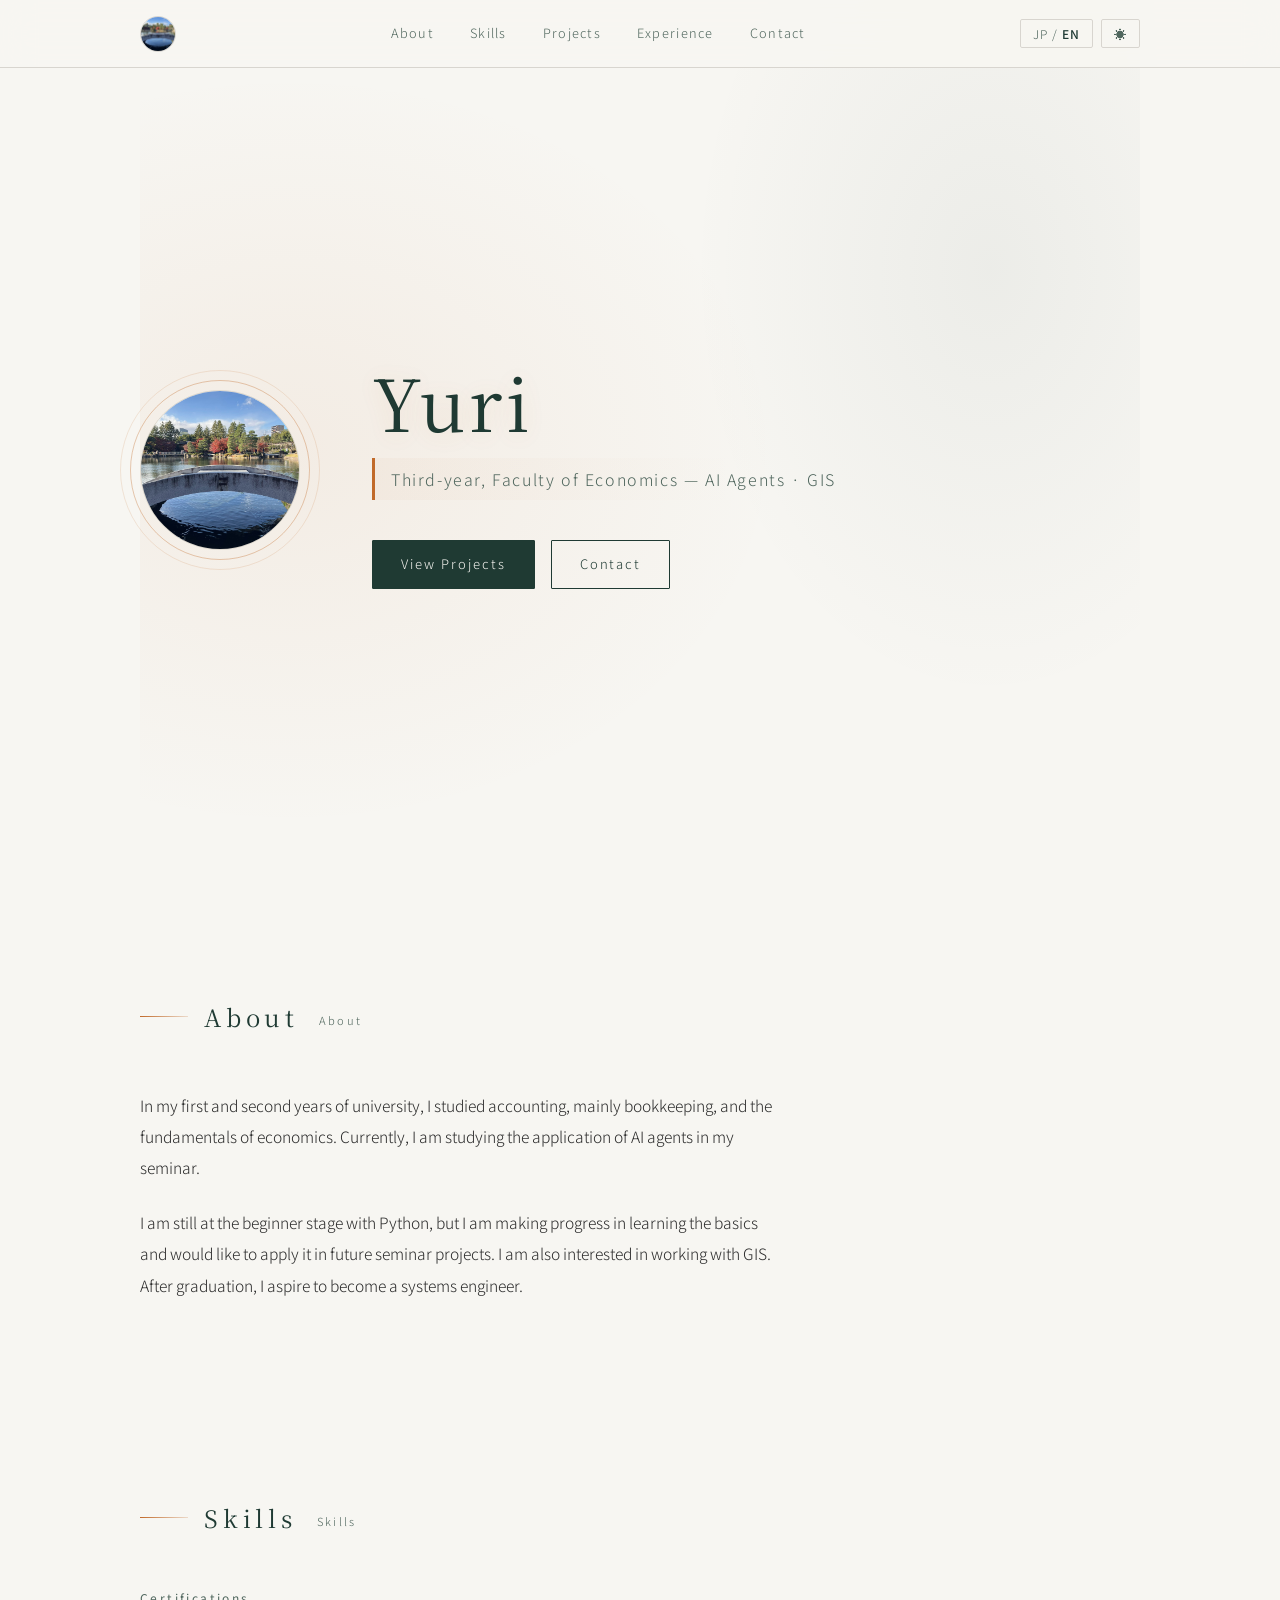
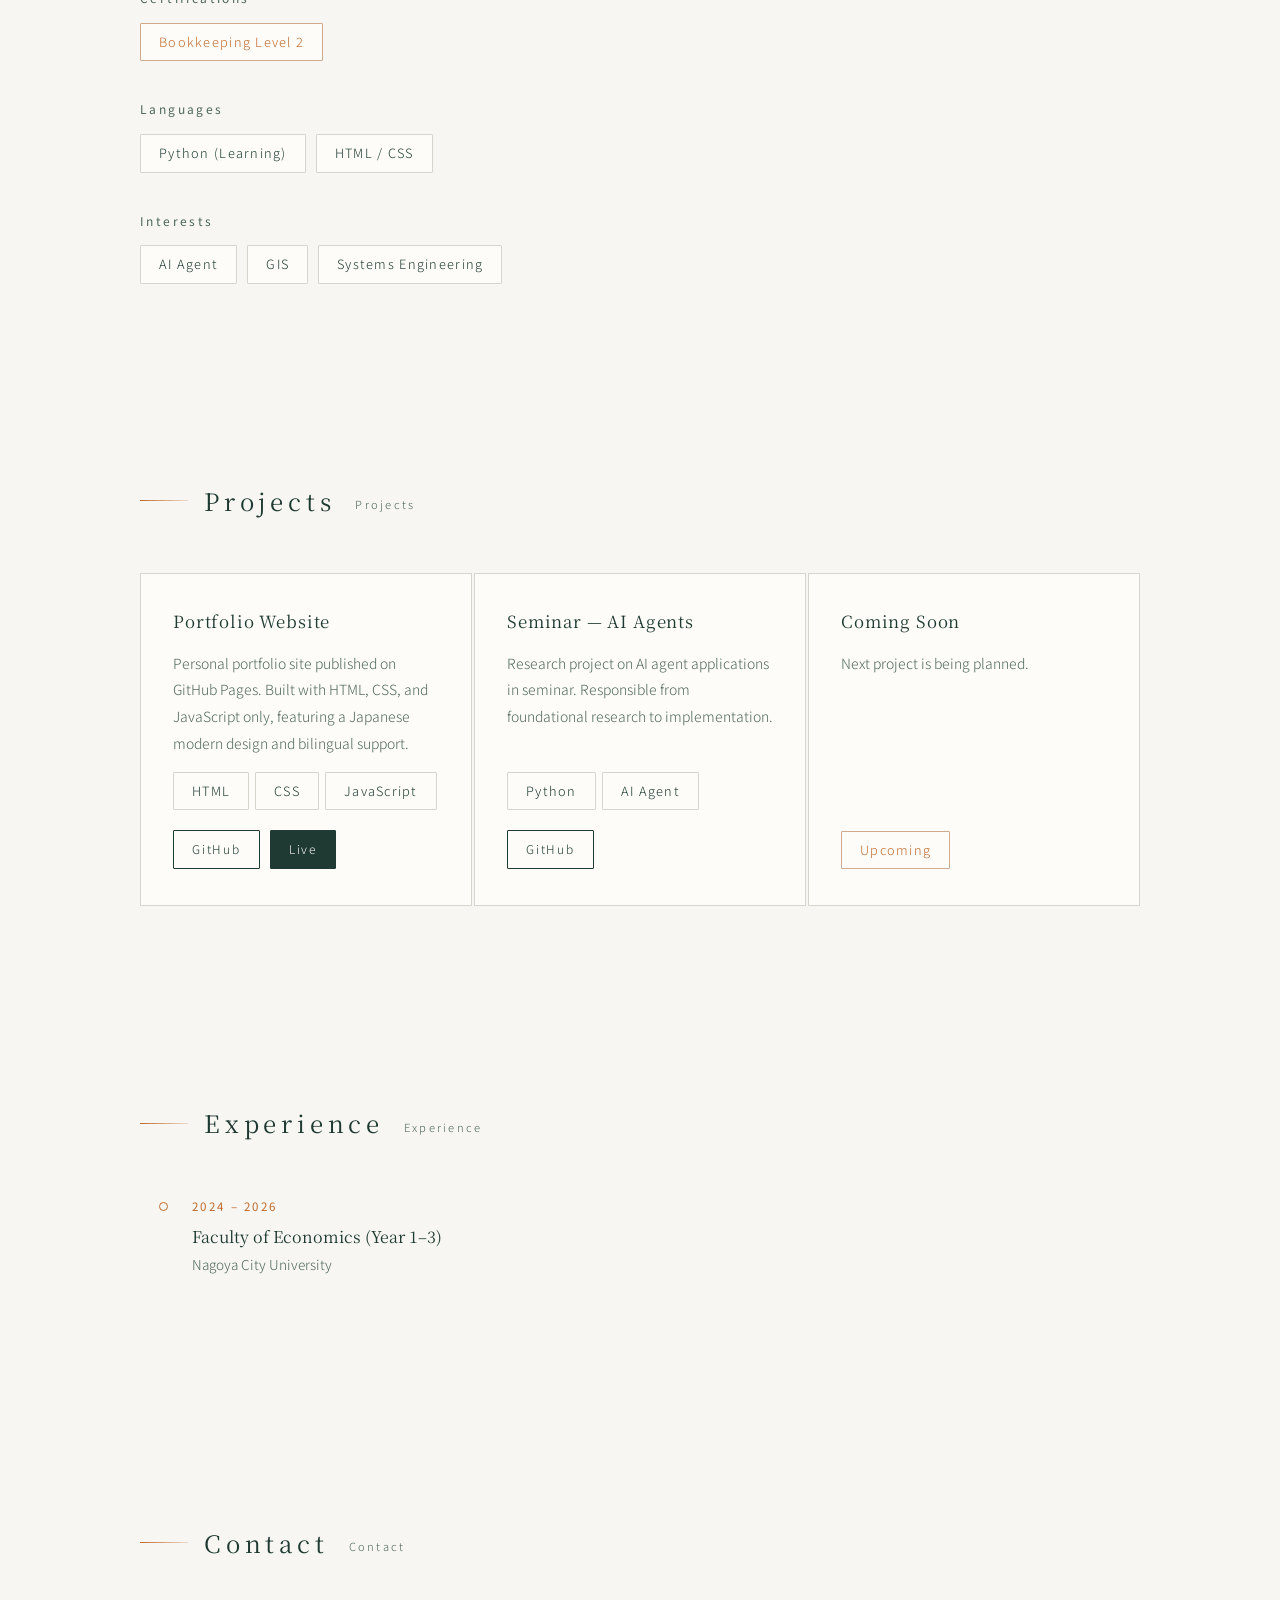
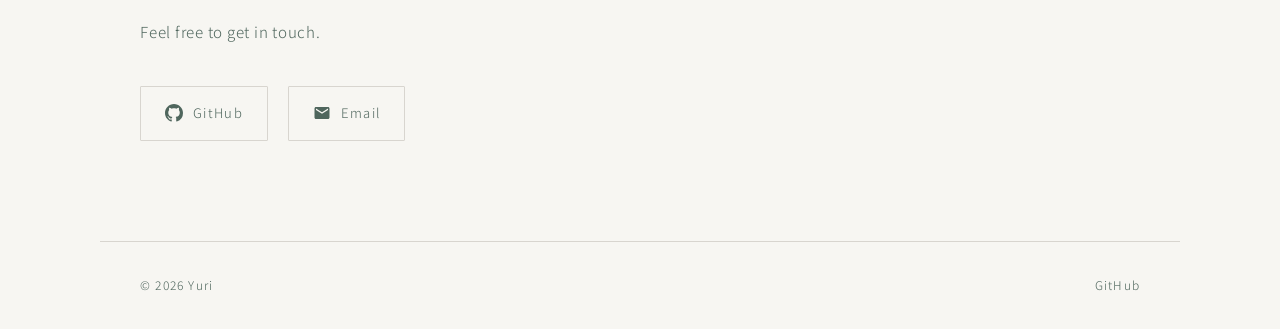
==== commit b0e0044d: "Update index.html" ====
--- a/index.html
+++ b/index.html
@@ -342,7 +342,7 @@
 <header>
   <div class="header-inner">
     <a href="#" class="logo" aria-label="Home">
-      <img src="../ドキュメント/S__38641668_0.jpg" alt="ゆり" width="36" height="36">
+      <img src="./S__38641668_0.jpg" alt="ゆり" width="36" height="36">
     </a>
     <nav aria-label="メインナビゲーション">
       <a href="#about" data-i18n-jp="自己紹介" data-i18n-en="About">自己紹介</a>
@@ -367,7 +367,7 @@
     <div class="hero-inner">
       <div class="hero-avatar">
         <img
-          src="../ドキュメント/S__38641668_0.jpg"
+          src="./S__38641668_0.jpg"
           alt="ゆり" width="160" height="160">
       </div>
       <div class="hero-text">
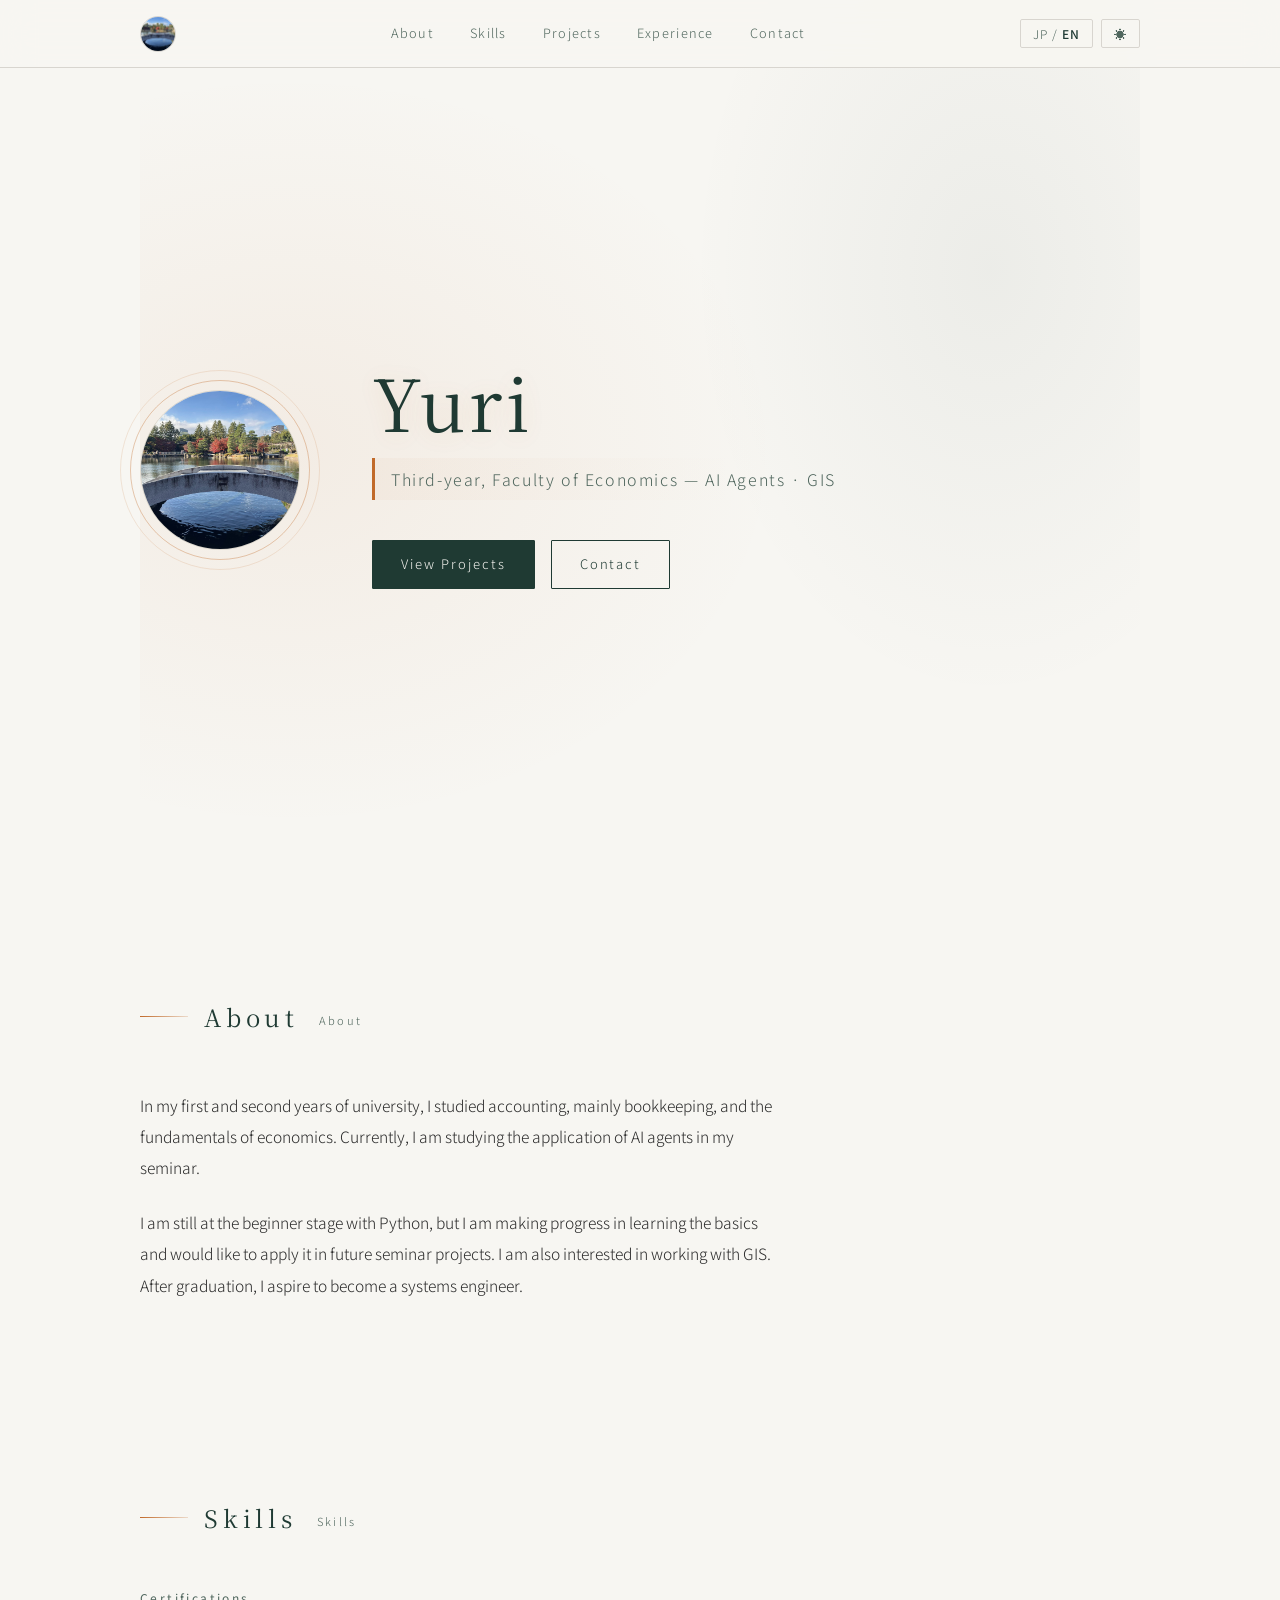
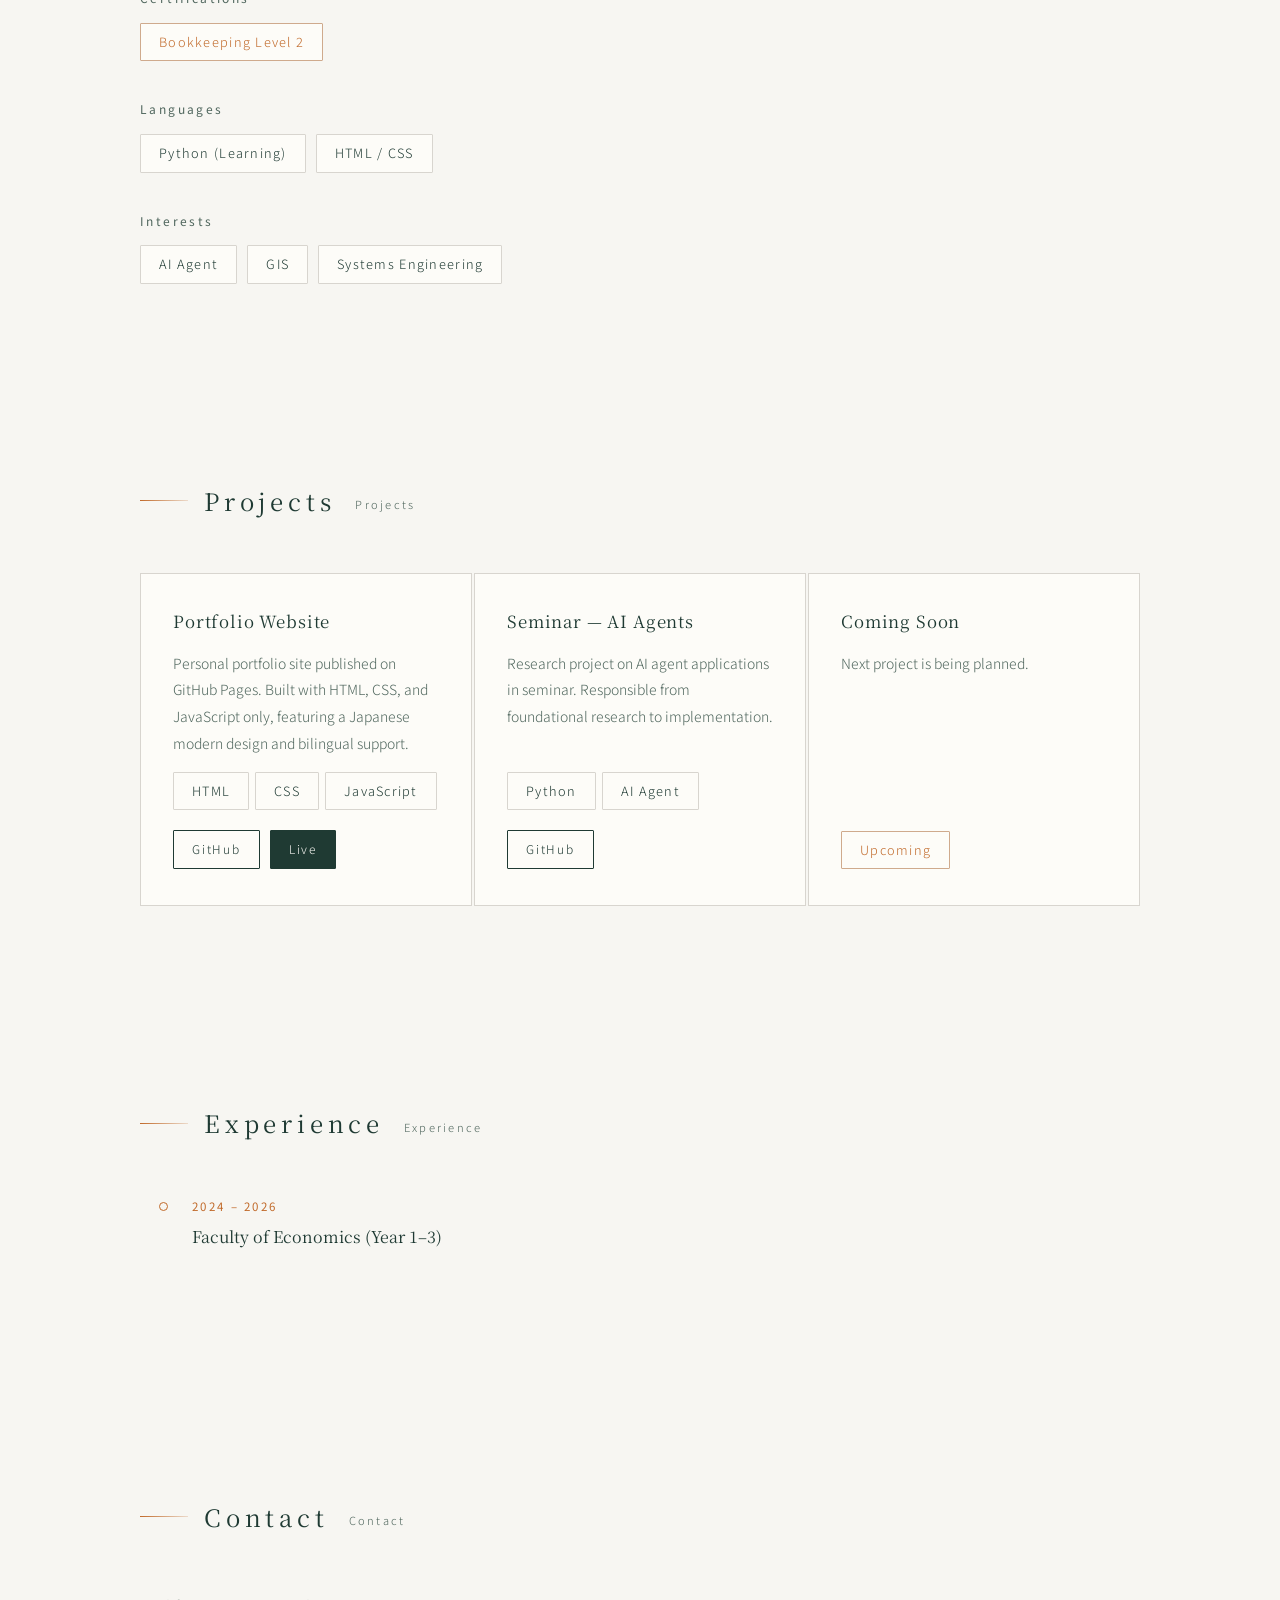
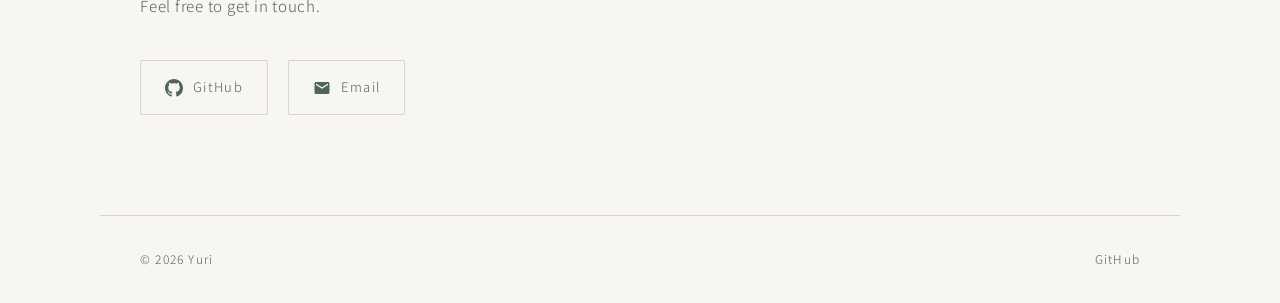
==== commit 46f1ce44: "Update index.html" ====
--- a/index.html
+++ b/index.html
@@ -9,7 +9,7 @@
 <meta property="og:description" content="ゆり(Yuri)のポートフォリオサイト。経済学部三年、AIエージェント・GISに興味があります。">
 <meta property="og:type" content="website">
 <meta property="og:url" content="https://yuri-tanaka-73.github.io/">
-<link rel="icon" type="image/jpeg" href="../ドキュメント/S__38641668_0.jpg">
+<link rel="icon" type="image/jpeg" href="S__38641668_0.jpg">
 <link rel="preconnect" href="https://fonts.googleapis.com">
 <link rel="preconnect" href="https://fonts.gstatic.com" crossorigin>
 <link href="https://fonts.googleapis.com/css2?family=Noto+Serif+JP:wght@300;400;500&family=Noto+Sans+JP:wght@300;400;500&display=swap" rel="stylesheet">
@@ -342,7 +342,7 @@
 <header>
   <div class="header-inner">
     <a href="#" class="logo" aria-label="Home">
-      <img src="./S__38641668_0.jpg" alt="ゆり" width="36" height="36">
+      <img src="S__38641668_0.jpg" alt="ゆり" width="36" height="36">
     </a>
     <nav aria-label="メインナビゲーション">
       <a href="#about" data-i18n-jp="自己紹介" data-i18n-en="About">自己紹介</a>
@@ -367,7 +367,7 @@
     <div class="hero-inner">
       <div class="hero-avatar">
         <img
-          src="./S__38641668_0.jpg"
+          src="S__38641668_0.jpg"
           alt="ゆり" width="160" height="160">
       </div>
       <div class="hero-text">
@@ -477,7 +477,6 @@
         <div class="timeline-year">2024 – 2026</div>
         <div class="timeline-content">
           <h3 data-i18n-jp="経済学部（一～三年）" data-i18n-en="Faculty of Economics (Year 1–3)">経済学部（一～三年）</h3>
-          <p class="timeline-org" data-i18n-jp="名古屋市立大学" data-i18n-en="Nagoya City University">名古屋市立大学</p>
         </div>
       </div>
     </div>
